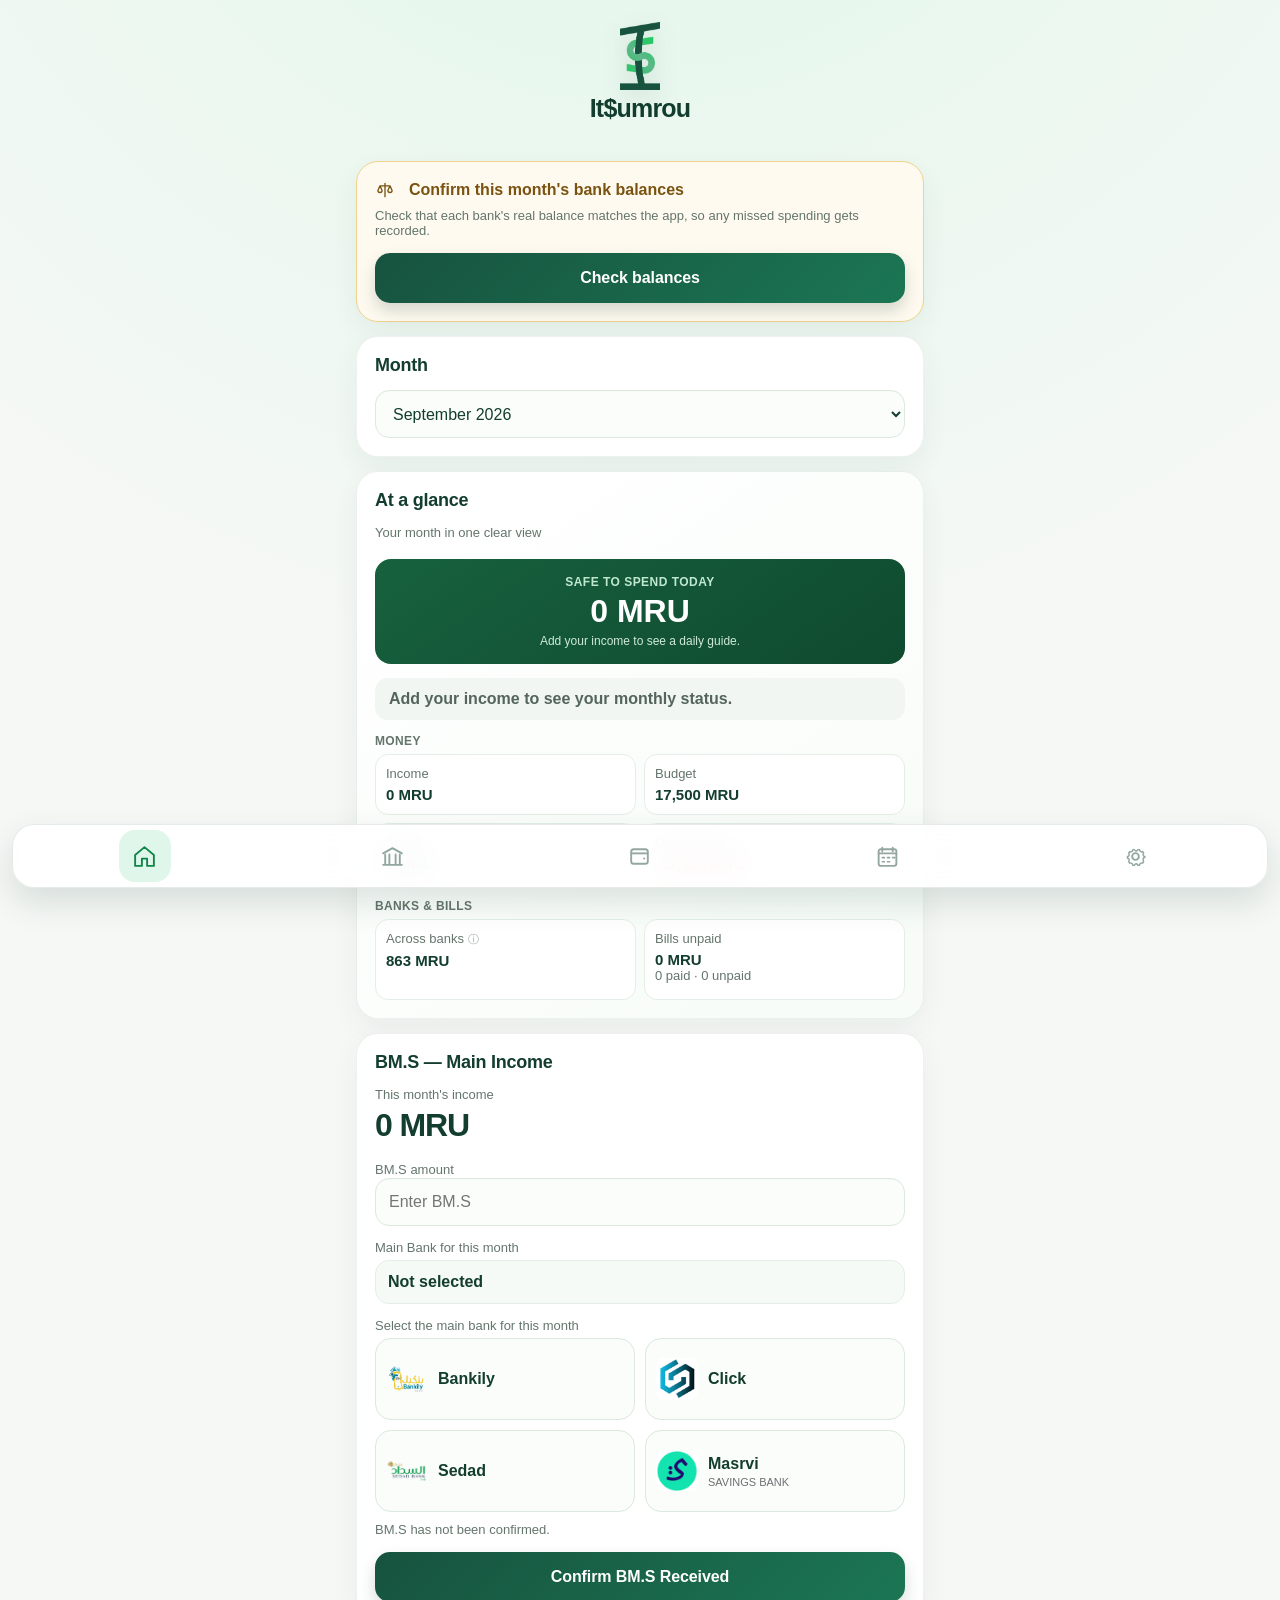
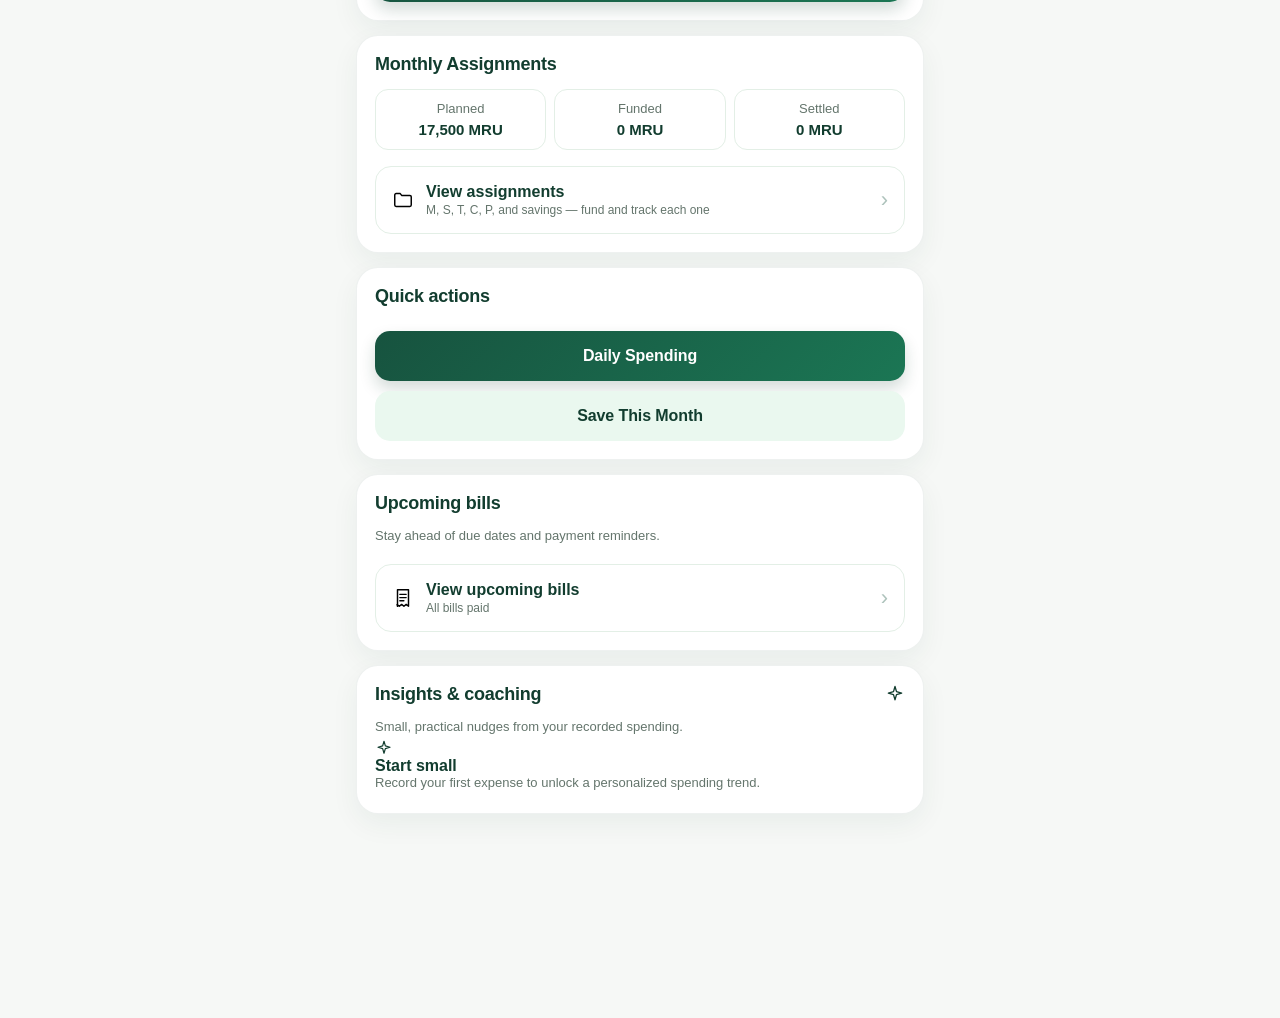
==== index.html @ a9a24ac9 "Add files via upload" ====
<!DOCTYPE html>
<html lang="en">
<head>
<link rel="stylesheet" href="css/style.css">
<link rel="manifest" href="manifest.json">
<meta name="mobile-web-app-capable" content="yes">
<meta name="apple-mobile-web-app-capable" content="yes">
<meta name="apple-mobile-web-app-status-bar-style" content="default">
<meta name="apple-mobile-web-app-title" content="It$umrou">
<link rel="apple-touch-icon" href="png/pwa-icon-180.png">

<meta charset="UTF-8">
<meta name="viewport" content="width=device-width, initial-scale=1.0">
<meta name="theme-color" content="#111111">
<title>ItOumrou</title>


</head>

<body>

<div class="app">

<header class="header">

    <div class="app-header">
    <div class="app-logo">
        <img src="png/ItOumrou-Icon.png" alt="ItOumrou">
    </div>

    <h1 class="app-name">It$umrou</h1>
</div>

</header>


<!-- ================= HOME ================= -->

<div id="homePage" class="page active">

<section class="card home-month-selector">

    <h2>Month</h2>

    <select id="monthSelect" class="month-select">
        <option value="2026-01">January 2026</option>
        <option value="2026-02">February 2026</option>
        <option value="2026-03">March 2026</option>
        <option value="2026-04">April 2026</option>
        <option value="2026-05">May 2026</option>
        <option value="2026-06">June 2026</option>
        <option value="2026-07">July 2026</option>
        <option value="2026-08">August 2026</option>
        <option value="2026-09" selected>September 2026</option>
        <option value="2026-10">October 2026</option>
        <option value="2026-11">November 2026</option>
        <option value="2026-12">December 2026</option>
    </select>

</section>

<section class="card dashboard-status-card home-overview">

    <div class="dashboard-status-heading">
        <div>
            <h2>At a glance</h2>
            <div class="label" id="dashboardDaysLeft">Your month in one clear view</div>
        </div>
    </div>

    <div class="dashboard-hero">
        <div class="dashboard-hero-label">Safe to spend today</div>
        <div id="dashboardSafeToSpend" class="dashboard-hero-amount">0 MRU</div>
        <div id="dashboardSafeToSpendHint" class="dashboard-hero-hint">Add your income to see a daily guide.</div>
    </div>

    <div id="dashboardStatus" class="dashboard-status neutral" role="status">
        Add your income to see your monthly status.
    </div>

    <div class="dashboard-group">
        <div class="dashboard-group-title">Money</div>
        <div class="dashboard-quick-stats">
            <div>
                <div class="label">Income</div>
                <strong id="dashboardIncome">0 MRU</strong>
            </div>
            <div>
                <div class="label">Budget</div>
                <strong id="dashboardBudget">0 MRU</strong>
            </div>
            <div>
                <div class="label">Spent</div>
                <strong id="dashboardSpent">0 MRU</strong>
            </div>
            <div>
                <div class="label" title="Income minus what you've assigned to M/S/T/C/P/$ this month">Unallocated <span class="hint-icon">ⓘ</span></div>
                <strong id="dashboardBalance">0 MRU</strong>
            </div>
        </div>
    </div>

    <div class="dashboard-group">
        <div class="dashboard-group-title">Banks &amp; bills</div>
        <div class="dashboard-quick-stats">
            <div>
                <div class="label" title="Real total across all your bank accounts right now">Across banks <span class="hint-icon">ⓘ</span></div>
                <strong id="dashboardTotalBalance">0 MRU</strong>
            </div>
            <div>
                <div class="label">Bills unpaid</div>
                <strong id="dashboardBills">0 MRU</strong>
                <div id="dashboardBillsStatus" class="label">0 paid · 0 unpaid</div>
            </div>
        </div>
    </div>

    <div id="nextBillNotice" class="next-bill-notice" hidden></div>

    <div id="budgetWarning" class="budget-warning" role="alert" hidden></div>

</section>

<section class="card insights-card home-insights" aria-labelledby="insightsTitle">
    <div class="section-heading">
        <div>
            <h2 id="insightsTitle">Insights &amp; coaching</h2>
            <div class="label">Small, practical nudges from your recorded spending.</div>
        </div>
        <span aria-hidden="true" class="insight-icon">
            <svg viewBox="0 0 24 24" fill="none" width="20" height="20"><path d="M12 3L13.8 9.2L20 11L13.8 12.8L12 19L10.2 12.8L4 11L10.2 9.2L12 3Z" stroke="currentColor" stroke-width="1.6" stroke-linejoin="round"/></svg>
        </span>
    </div>
    <div id="insightsContent" class="insights-content" role="status" aria-live="polite"></div>
</section>

<section id="backupReminder" class="card reminder-card home-backup" hidden role="status">
    <div class="reminder-heading"><span aria-hidden="true"><svg viewBox="0 0 24 24" fill="none" width="20" height="20"><path d="M12 4V14M12 14L8.5 10.5M12 14L15.5 10.5" stroke="currentColor" stroke-width="1.6" stroke-linecap="round" stroke-linejoin="round"/><path d="M5 16V18.5A1.5 1.5 0 0 0 6.5 20H17.5A1.5 1.5 0 0 0 19 18.5V16" stroke="currentColor" stroke-width="1.6" stroke-linecap="round"/></svg></span><strong>Time to back up your data</strong></div>
    <div class="label">Keep a copy somewhere safe in case this phone is lost or browser data is cleared.</div>
    <div class="reminder-actions">
        <button id="homeBackupButton" class="primary-button" type="button" onclick="exportAppData()">Download backup</button>
        <button id="snoozeBackupButton" class="secondary-button" type="button">Remind me next week</button>
    </div>
</section>

<section id="balanceCheckReminder" class="card reminder-card home-balance-check" hidden role="status">
    <div class="reminder-heading"><span aria-hidden="true"><svg viewBox="0 0 24 24" fill="none" width="20" height="20"><path d="M12 4V20M6 7H18M6 7L3.5 12.5A2.5 2.5 0 0 0 8.5 12.5L6 7ZM18 7L15.5 12.5A2.5 2.5 0 0 0 20.5 12.5L18 7Z" stroke="currentColor" stroke-width="1.6" stroke-linejoin="round" stroke-linecap="round"/></svg></span><strong>Confirm this month's bank balances</strong></div>
    <div class="label">Check that each bank's real balance matches the app, so any missed spending gets recorded.</div>
    <div class="reminder-actions">
        <button class="primary-button" type="button" onclick="showPage('banksPage')">Check balances</button>
    </div>
</section>

<section class="card bills-home-card home-bills">
    <div class="section-heading">
        <div>
            <h2>Upcoming bills</h2>
            <div class="label">Stay ahead of due dates and payment reminders.</div>
        </div>
    </div>
    <button type="button" class="assignments-entry-card" onclick="showPage('settingsBillsPage')">
        <span class="savings-entry-icon" aria-hidden="true"><svg viewBox="0 0 24 24" fill="none" width="22" height="22"><path d="M6 3H18V21L15.5 19L13 21L10.5 19L8 21L5.5 19L6 21V3Z" stroke="currentColor" stroke-width="1.6" stroke-linejoin="round"/><path d="M8.5 8H15.5M8.5 11.5H15.5M8.5 15H13" stroke="currentColor" stroke-width="1.4" stroke-linecap="round"/></svg></span>
        <span class="savings-entry-text">
            <span class="savings-entry-title">View upcoming bills</span>
            <span id="homeBillsSummary" class="savings-entry-sub">No bills yet</span>
        </span>
        <span class="settings-menu-chevron" aria-hidden="true">›</span>
    </button>
</section>



<section class="card home-income">

    <h2 id="incomeSetupTitle">BM.S — Main Income</h2>

    <div class="label">This month's income</div>

    <div id="incomeDisplay" class="income-amount">
        0 MRU
    </div>

    <div id="incomeSetupFields">
    <label class="label" for="incomeInput">
        BM.S amount
    </label>

    <input
        id="incomeInput"
        type="number"
        min="0"
        step="1"
        placeholder="Enter BM.S"
    >
    </div>

    <div class="label" style="margin-top:14px;">
        Main Bank for this month
    </div>

    <div id="mainBankDisplay" class="main-bank">
        Not selected
    </div>

    <div id="bankSelectionSection">
        <div class="label" style="margin-top:14px;">
            Select the main bank for this month
        </div>

        <div class="bank-grid">
            <button class="bank-button" data-bank="Bankily" type="button">
                <img class="bank-logo" src="png/Bankily.png" alt="">
                <div class="bank-text">Bankily</div>
            </button>

            <button class="bank-button" data-bank="Click" type="button">
                <img class="bank-logo" src="png/Click.png" alt="">
                <div class="bank-text">Click</div>
            </button>

            <button class="bank-button" data-bank="Sedad" type="button">
                <img class="bank-logo" src="png/Sedad.png" alt="">
                <div class="bank-text">Sedad</div>
            </button>

            <button class="bank-button" data-bank="Masrvi" type="button">
                <img class="bank-logo" src="png/Masrvi.png" alt="">
                <div>
                    <div class="bank-text">Masrvi</div>
                    <div class="saving-label">SAVINGS BANK</div>
                </div>
            </button>
        </div>
    </div>

    <div id="incomeStatus" class="label" style="margin-top:10px;">
        BM.S has not been confirmed.
    </div>
    <div id="assignmentReminder" class="transfer-needed" role="status" hidden>
        BM.S received. Review and send your monthly assignments below:
        M, S, T, C, P, and savings.
    </div>

    <div id="incomeSetupContent">
    <button
        id="confirmIncomeButton"
        class="primary-button"
    >
        Confirm BM.S Received
    </button>
    </div>

</section>


<section class="card home-assignments">
    <h2>Monthly Assignments</h2>
    <div id="assignmentsSummary" class="assignments-summary"></div>
    <button type="button" class="assignments-entry-card" onclick="showPage('assignmentsPage')">
        <span class="savings-entry-icon" aria-hidden="true"><svg viewBox="0 0 24 24" fill="none" width="22" height="22"><path d="M3 6.5A1.5 1.5 0 0 1 4.5 5H9L10.5 7H19.5A1.5 1.5 0 0 1 21 8.5V17.5A1.5 1.5 0 0 1 19.5 19H4.5A1.5 1.5 0 0 1 3 17.5V6.5Z" stroke="currentColor" stroke-width="1.6" stroke-linejoin="round"/></svg></span>
        <span class="savings-entry-text">
            <span class="savings-entry-title">View assignments</span>
            <span class="savings-entry-sub">M, S, T, C, P, and savings — fund and track each one</span>
        </span>
        <span class="settings-menu-chevron" aria-hidden="true">›</span>
    </button>
</section>


<section class="card home-actions">
    <h2>Quick actions</h2>
    <button id="dailySpendingButton" class="primary-button">
        Daily Spending
    </button>
    <button id="saveButton" class="secondary-button">
        Save This Month
    </button>
</section>

</div>


<!-- ================= MANAGE BANKS ================= -->

<div id="banksPage" class="page">

    <button class="back-button" onclick="showPage('homePage')">
        ← Home
    </button>

    <section class="card banks-total-card" style="margin-top:16px;">
        <div class="banks-total-label">Total across all banks</div>
        <div id="banksTotalBalance" class="banks-total-value">0 MRU</div>
    </section>

    <button type="button" class="savings-entry-card" onclick="showPage('savingsPage')">
        <span class="savings-entry-icon" aria-hidden="true"><svg viewBox="0 0 24 24" fill="none" width="22" height="22"><path d="M4 12.5C4 9 7.5 6.5 12 6.5C15 6.5 17.2 7.6 18.4 9H20.5L19 11.2C19.4 11.9 19.6 12.7 19.6 13.5C19.6 16.5 16.2 18.5 12 18.5C7.5 18.5 4 16 4 12.5Z" stroke="currentColor" stroke-width="1.6" stroke-linejoin="round"/><circle cx="9" cy="12" r="0.9" fill="currentColor"/><path d="M9 6.5V4.5M6.5 7.5L5.2 6" stroke="currentColor" stroke-width="1.4" stroke-linecap="round"/></svg></span>
        <span class="savings-entry-text">
            <span class="savings-entry-title">Savings</span>
            <span class="savings-entry-sub">Track your $ savings, fund it, and see projections</span>
        </span>
        <span class="settings-menu-chevron" aria-hidden="true">›</span>
    </button>

    <section class="card">

        <h2>Manage Banks</h2>

        <div id="manageBanksList"></div>

    </section>

    <section class="card balance-check-card">
        <h2>Monthly balance check</h2>
        <div class="label">
            Compare each bank's real-life balance to what the app shows. Any difference is
            automatically recorded as an income or expense so the app always matches reality.
        </div>
        <div id="balanceCheckStatus" class="balance-check-status"></div>
        <div id="balanceCheckList" class="balance-check-list"></div>
        <button id="saveBalanceCheckButton" class="primary-button" type="button">
            Save actual balances
        </button>
    </section>

    <section class="card">
        <h2>Bank-to-bank transfer</h2>
        <div class="label">
            Move money between your accounts. Assignments remain tracked separately.
        </div>

        <form id="bankTransferForm" class="bank-transfer-form">
            <div class="bank-transfer-row">
                <div class="bank-transfer-field">
                    <label class="label" for="transferFrom">From bank</label>
                    <select id="transferFrom" required>
                        <option value="">Choose a source bank</option>
                        <option value="Bankily">Bankily</option>
                        <option value="Click">Click</option>
                        <option value="Sedad">Sedad</option>
                        <option value="Masrvi">Masrvi</option>
                    </select>
                </div>

                <button type="button" id="swapTransferBanksButton" class="transfer-swap-button"
                    aria-label="Swap from and to banks" title="Swap">⇄</button>

                <div class="bank-transfer-field">
                    <label class="label" for="transferTo">To bank</label>
                    <select id="transferTo" required>
                        <option value="">Choose a destination bank</option>
                        <option value="Bankily">Bankily</option>
                        <option value="Click">Click</option>
                        <option value="Sedad">Sedad</option>
                        <option value="Masrvi">Masrvi</option>
                    </select>
                </div>
            </div>

            <label class="label" for="transferAmount">Amount</label>
            <input id="transferAmount" type="number" min="1" max="1000000000"
                step="1" inputmode="numeric" placeholder="Whole amount" required>

            <label class="label" for="transferDescription">Description</label>
            <input id="transferDescription" type="text" maxlength="120"
                placeholder="Optional note (for example: move to savings)">

            <button id="bankTransferButton" class="primary-button" type="submit">
                Record transfer
            </button>
        </form>
    </section>

    <section class="card">
        <h2>Bank transfer history</h2>
        <div id="bankTransferHistory" class="calendar-activity-list"></div>
    </section>

</div>


<!-- ================= BANK DETAILS ================= -->

<div id="bankDetailsPage" class="page">

    <button class="back-button" onclick="showPage('banksPage')">
        ← Banks
    </button>

    <section class="card" style="margin-top:16px;">

        <div id="bankDetails"></div>

    </section>

</div>


<!-- ================= SAVINGS ================= -->

<div id="savingsPage" class="page">

    <button class="back-button" onclick="showPage('banksPage')">
        ← Banks
    </button>

    <section class="card savings-hero-card" style="margin-top:16px;">
        <div class="label">Saved so far ($ · Masrvi)</div>
        <div id="savingsBalance" class="income-amount">0 MRU</div>
        <div id="savingsMonthlyPlan" class="label"></div>
    </section>

    <section class="card">
        <h2>Fund this month's savings</h2>
        <div class="label" id="savingsFundHint">
            Send this month's $ assignment from your main bank to Masrvi.
        </div>
        <button id="savingsFundButton" type="button" class="primary-button">
            Fund savings
        </button>
    </section>

    <section class="card">
        <h2>Savings goal</h2>
        <div class="label" id="savingsGoalHint">Set a target amount to track your progress and see when you'll reach it.</div>
        <div id="savingsGoalProgressWrap" hidden>
            <div class="assignment-progress"><span id="savingsGoalProgressBar"></span></div>
            <div id="savingsGoalProgressLabel" class="label" style="margin-top:6px;"></div>
        </div>
        <div class="bill-form" style="margin-top:12px;">
            <label class="label" for="savingsGoalInput">Target amount (MRU)</label>
            <input id="savingsGoalInput" type="number" min="0" max="1000000000" step="1" inputmode="numeric" placeholder="e.g. 100000">
            <div class="settings-actions">
                <button id="saveSavingsGoalButton" class="primary-button" type="button">Save goal</button>
                <button id="clearSavingsGoalButton" class="secondary-button" type="button">Clear goal</button>
            </div>
        </div>
    </section>

    <section class="card">
        <h2>Projections</h2>
        <div class="label">If you keep saving at your current monthly pace:</div>
        <div class="summary-grid" style="margin-top:12px;">
            <div class="summary-box">
                <div class="label">In 6 months</div>
                <div id="savingsProjection6" class="summary-value">0 MRU</div>
            </div>
            <div class="summary-box">
                <div class="label">In 1 year</div>
                <div id="savingsProjection12" class="summary-value">0 MRU</div>
            </div>
            <div class="summary-box">
                <div class="label">In 5 years</div>
                <div id="savingsProjection60" class="summary-value">0 MRU</div>
            </div>
        </div>
    </section>

    <section class="card">
        <h2>Savings history</h2>
        <div id="savingsHistoryList" class="calendar-activity-list"></div>
    </section>

</div>


<!-- ================= MONTHLY ASSIGNMENTS ================= -->

<div id="assignmentsPage" class="page">

    <button class="back-button" onclick="showPage('homePage')">
        ← Home
    </button>

    <section class="card" style="margin-top:16px;">
        <h2>Monthly Assignments</h2>
        <div id="assignmentsPageSummary" class="assignments-summary"></div>
        <div id="assignmentsPageReminder" class="transfer-needed" role="status" hidden>
            BM.S received. Review and send your monthly assignments below:
            M, S, T, C, P, and savings.
        </div>
        <div id="assignments"></div>
    </section>

</div>


<!-- ================= DAILY SPENDING ================= -->

<div id="spendingPage" class="page">

    <button class="back-button" onclick="showPage('homePage')">
        ← Home
    </button>

    <section class="card spending-summary-card" style="margin-top:16px;">

        <h2>Today's Spending</h2>

        <div class="spending-summary-row">
            <div class="spending-summary-block">
                <div class="label">Saved today</div>
                <div id="todayConfirmedTotal" class="income-amount">0 MRU</div>
            </div>

            <div
                id="todayPendingBox"
                class="spending-summary-block spending-pending-block"
                style="display:none;"
            >
                <div class="label">Not saved yet</div>
                <div id="todayPendingTotal" class="spending-total-number">0 MRU</div>
            </div>
        </div>

        <div id="todayCategorySummary" class="today-category-summary"></div>

    </section>

    <section class="card" style="margin-top:16px;">

        <h2>Add Expense</h2>

        <div class="label">
            Add everything you spent today, then tap Save.
            You can add several expenses before saving.
        </div>

        <div id="quickAddExpenses" class="quick-add-row"></div>

        <div id="expenseList"></div>

        <button
            id="addExpenseButton"
            class="secondary-button"
        >
            + Add Expense
        </button>

        <button
            id="finishSpendingButton"
            class="primary-button"
        >
            Save
        </button>

    </section>

</div>

<!-- ================= CALENDAR ================= -->



<div id="calendarPage" class="page">

    <button class="back-button" onclick="showPage('homePage')">
        ← Home
    </button>

    <section class="card calendar-summary-card" style="margin-top:16px;">

        <div class="calendar-heading">
            <div>
                <h2>Monthly activity</h2>
                <div id="calendarMonthLabel" class="label">
                    Selected month
                </div>
            </div>

            <div class="calendar-heading-icon" aria-hidden="true"><svg viewBox="0 0 24 24" fill="none" width="26" height="26"><rect x="3.5" y="5" width="17" height="16" rx="2" stroke="currentColor" stroke-width="1.8"/><path d="M7 3.5V7M17 3.5V7M3.5 9H20.5" stroke="currentColor" stroke-width="1.8" stroke-linecap="round"/><path d="M7 13H9M12 13H14M17 13H19M7 17H9M12 17H14" stroke="currentColor" stroke-width="1.6" stroke-linecap="round"/></svg></div>
        </div>

        <div class="calendar-totals">
            <button class="calendar-total calendar-total-button" type="button" onclick="showCalendarDetailsPage('income')">
                <div class="label">Income</div>
                <div id="calendarIncomeTotal" class="calendar-total-value">0 MRU</div>
            </button>

            <button class="calendar-total calendar-total-button" type="button" onclick="showCalendarDetailsPage('spent')">
                <div class="label">Spent</div>
                <div id="calendarSpentTotal" class="calendar-total-value">0 MRU</div>
            </button>
        </div>

        <div class="calendar-transfer-summary">
            <span>Internal transfers</span>
            <strong id="calendarTransferTotal">0 MRU</strong>
        </div>

    </section>

    <section class="card calendar-grid-card">
        <div class="calendar-grid-header">
            <h2>Calendar</h2>
            <div class="label">Tap a day to see what happened.</div>
        </div>
        <div class="calendar-grid-weekdays">
            <span>S</span><span>M</span><span>T</span><span>W</span><span>T</span><span>F</span><span>S</span>
        </div>
        <div id="calendarGrid" class="calendar-grid"></div>
        <div class="calendar-grid-legend">
            <span><i class="calendar-dot calendar-dot-income"></i> Income</span>
            <span><i class="calendar-dot calendar-dot-expense"></i> Spending</span>
            <span><i class="calendar-dot calendar-dot-transfer"></i> Transfer</span>
        </div>
        <div id="calendarDayDetail" class="calendar-day-detail" hidden></div>
    </section>

    <section class="card">
        <div class="calendar-view-switch" role="tablist" aria-label="Monthly activity views">
            <button
                id="calendarActivityTab"
                class="calendar-view-tab active"
                type="button"
                onclick="showCalendarView('activity')"
                role="tab"
                aria-selected="true"
            >
                Activity
            </button>

            <button
                id="calendarAssignmentsTab"
                class="calendar-view-tab"
                type="button"
                onclick="showCalendarView('assignments')"
                role="tab"
                aria-selected="false"
            >
                Assignments
            </button>
        </div>

        <div id="calendarActivity" class="calendar-activity-list"></div>
        <div id="calendarAssignments" class="calendar-assignments-list" hidden></div>
        <div id="calendarDetails" class="calendar-details" hidden></div>
    </section>

    <section class="card">
        <h2>Transaction history</h2>
        <div class="history-filters">
            <input id="historySearch" type="search" placeholder="Search transactions">
            <select id="historyType">
                <option value="all">All types</option>
                <option value="income">Income</option>
                <option value="expense">Expenses</option>
                <option value="internal_transfer">Transfers</option>
            </select>
            <select id="historyCategory">
                <option value="all">All categories</option>
                <option value="M">M — Mom</option>
                <option value="S">S — Charity</option>
                <option value="$">$ — Savings</option>
                <option value="T">T — Taxi</option>
                <option value="C">C — Cigar</option>
                <option value="P">P — Personal needs</option>
                <option value="OTHER">Other</option>
            </select>
            <label class="history-scope-toggle">
                <input id="historyAllMonths" type="checkbox">
                All months
            </label>
        </div>
        <div id="transactionHistory" class="calendar-activity-list"></div>
    </section>

    <section class="card monthly-workflow-card" aria-labelledby="monthlyWorkflowTitle">
        <div class="section-heading">
            <div>
                <h2 id="monthlyWorkflowTitle">Monthly close</h2>
                <div id="monthlyWorkflowStatus" class="label" role="status">This month is open.</div>
            </div>
            <span id="monthlyWorkflowBadge" class="workflow-badge open">Open</span>
        </div>
        <p class="label">Past months close automatically once the real month ends. Use "Close month" only if you want to lock the current month early before it ends.</p>
        <div class="workflow-actions">
            <button id="closeMonthButton" class="primary-button" type="button">Close month</button>
            <button id="reopenMonthButton" class="secondary-button" type="button" hidden>Reopen month</button>
            <button id="monthHistoryButton" class="text-button" type="button">View close history</button>
        </div>
        <div id="monthCloseHistory" class="month-close-history" hidden></div>
    </section>

    <details class="card dashboard-details">
        <summary>Charts and detailed views</summary>
        <div class="chart-wrap">
            <canvas id="cashFlowChart" class="chart-canvas" height="190"
                aria-label="Income and spending chart"></canvas>
            <canvas id="assignmentChart" class="chart-canvas" height="190"
                aria-label="Assignment planned versus spent chart"></canvas>
            <canvas id="trendChart" class="chart-canvas" height="190"
                aria-label="Spending trend versus last month by category"></canvas>
        </div>
    </details>

    <section class="card report-card">
        <h2 data-i18n="Monthly reports">Monthly reports</h2>
        <div class="label" data-i18n="Download a snapshot of the selected month or print it to PDF.">
            Download a snapshot of the selected month or print it to PDF.
        </div>
        <div class="report-actions">
            <button id="exportCsvButton" class="secondary-button" type="button" data-i18n="Export CSV">Export CSV</button>
            <button id="printReportButton" class="primary-button" type="button" data-i18n="Print report">Print report</button>
        </div>
    </section>

    <details class="card yearly-overview-details">
        <summary>Yearly overview</summary>
        <div id="yearlyOverviewYear" class="label"></div>
        <div id="yearlyOverviewList" class="yearly-overview-list"></div>
        <canvas id="yearlyChart" class="chart-canvas" height="190"
            aria-label="Income and spending per month across the year"></canvas>
    </details>

</div>

<div id="calendarDetailsPage" class="page">

    <button class="back-button" onclick="showPage('calendarPage')">
        ← Monthly activity
    </button>

    <section class="card" style="margin-top:16px;">
        <h2 id="calendarDetailsTitle">History</h2>
        <div id="calendarDetailsMonth" class="label"></div>
        <div id="calendarDetailsList" class="calendar-activity-list"></div>
    </section>

</div>




<!-- ================= SETTINGS (menu) ================= -->

<div id="settingsPage" class="page">

    <button class="back-button" onclick="showPage('homePage')">
        ← Home
    </button>

    <section class="card settings-intro" style="margin-top:16px;">
        <div class="page-header">
            <div class="settings-placeholder-icon" aria-hidden="true"><svg viewBox="0 0 24 24" fill="none" width="36" height="36"><path d="M12 15.2A3.2 3.2 0 1 0 12 8.8A3.2 3.2 0 0 0 12 15.2Z" stroke="currentColor" stroke-width="1.6"/><path d="M19.4 15A1.7 1.7 0 0 0 19.74 16.87L19.8 16.94L18.94 18.43L18.85 18.39A1.7 1.7 0 0 0 16.9 18.55L16.82 18.61A1.7 1.7 0 0 0 15.93 20.2V20.3H14.2L14.17 20.2A1.7 1.7 0 0 0 12.7 19.03H12.6A1.7 1.7 0 0 0 11.1 20.2L11.07 20.3H9.34V20.2A1.7 1.7 0 0 0 8.45 18.61L8.37 18.55A1.7 1.7 0 0 0 6.42 18.39L6.33 18.43L5.47 16.94L5.53 16.87A1.7 1.7 0 0 0 5.87 15V14.9A1.7 1.7 0 0 0 4.4 13.72H4.3V12H4.4A1.7 1.7 0 0 0 5.87 10.82V10.72A1.7 1.7 0 0 0 5.53 8.85L5.47 8.78L6.33 7.29L6.42 7.33A1.7 1.7 0 0 0 8.37 7.17L8.45 7.11A1.7 1.7 0 0 0 9.34 5.52V5.42H11.07L11.1 5.52A1.7 1.7 0 0 0 12.6 6.69H12.7A1.7 1.7 0 0 0 14.17 5.52L14.2 5.42H15.93V5.52A1.7 1.7 0 0 0 16.82 7.11L16.9 7.17A1.7 1.7 0 0 0 18.85 7.33L18.94 7.29L19.8 8.78L19.74 8.85A1.7 1.7 0 0 0 19.4 10.72V10.82A1.7 1.7 0 0 0 20.87 12H20.97V13H20.87A1.7 1.7 0 0 0 19.4 14.9V15Z" stroke="currentColor" stroke-width="1.3" stroke-linejoin="round"/></svg></div>
            <h2>Settings</h2>
            <p>Customize your It$umrou organizer. Changes are saved on this device.</p>
        </div>
    </section>

    <section class="card settings-menu">
        <button class="settings-menu-row" type="button" onclick="showPage('settingsAppearancePage')">
            <span class="settings-menu-icon" aria-hidden="true"><svg viewBox="0 0 24 24" fill="none" width="18" height="18"><circle cx="12" cy="12" r="8.5" stroke="currentColor" stroke-width="1.6"/><path d="M12 3.5A8.5 8.5 0 0 0 12 20.5C10.5 18 10.5 6 12 3.5Z" stroke="currentColor" stroke-width="1.4"/></svg></span>
            <span class="settings-menu-text">
                <span class="settings-menu-title">Appearance</span>
                <span class="settings-menu-sub" id="settingsAppearanceSummary">System</span>
            </span>
            <span class="settings-menu-chevron" aria-hidden="true">›</span>
        </button>
        <button class="settings-menu-row" type="button" onclick="showPage('settingsCategoriesPage')">
            <span class="settings-menu-icon" aria-hidden="true"><svg viewBox="0 0 24 24" fill="none" width="18" height="18"><path d="M11 4L20 4V13L12 21L3 12L11 4Z" stroke="currentColor" stroke-width="1.6" stroke-linejoin="round"/><circle cx="15.5" cy="8.5" r="1.2" fill="currentColor"/></svg></span>
            <span class="settings-menu-text">
                <span class="settings-menu-title">Categories</span>
                <span class="settings-menu-sub">Rename M / S / $ / T / C / P</span>
            </span>
            <span class="settings-menu-chevron" aria-hidden="true">›</span>
        </button>
        <button class="settings-menu-row" type="button" onclick="showPage('settingsNotificationsPage')">
            <span class="settings-menu-icon" aria-hidden="true"><svg viewBox="0 0 24 24" fill="none" width="18" height="18"><path d="M6 10C6 6.5 8.5 4 12 4C15.5 4 18 6.5 18 10C18 13.5 19.5 15 19.5 16H4.5C4.5 15 6 13.5 6 10Z" stroke="currentColor" stroke-width="1.6" stroke-linejoin="round"/><path d="M10 19A2 2 0 0 0 14 19" stroke="currentColor" stroke-width="1.6" stroke-linecap="round"/></svg></span>
            <span class="settings-menu-text">
                <span class="settings-menu-title">Notifications</span>
                <span class="settings-menu-sub" id="settingsNotificationsSummary">All on</span>
            </span>
            <span class="settings-menu-chevron" aria-hidden="true">›</span>
        </button>
        <button class="settings-menu-row" type="button" onclick="showPage('settingsBackupPage')">
            <span class="settings-menu-icon" aria-hidden="true"><svg viewBox="0 0 24 24" fill="none" width="18" height="18"><path d="M12 4V14M12 14L8.5 10.5M12 14L15.5 10.5" stroke="currentColor" stroke-width="1.6" stroke-linecap="round" stroke-linejoin="round"/><path d="M5 16V18.5A1.5 1.5 0 0 0 6.5 20H17.5A1.5 1.5 0 0 0 19 18.5V16" stroke="currentColor" stroke-width="1.6" stroke-linecap="round"/></svg></span>
            <span class="settings-menu-text">
                <span class="settings-menu-title">Data &amp; backup</span>
                <span class="settings-menu-sub">Export, restore, reminders</span>
            </span>
            <span class="settings-menu-chevron" aria-hidden="true">›</span>
        </button>
        <button class="settings-menu-row" type="button" onclick="showPage('settingsAuditPage')">
            <span class="settings-menu-icon" aria-hidden="true"><svg viewBox="0 0 24 24" fill="none" width="18" height="18"><circle cx="12" cy="12" r="8.5" stroke="currentColor" stroke-width="1.6"/><path d="M8.5 12.5L10.8 14.8L15.5 9.5" stroke="currentColor" stroke-width="1.7" stroke-linecap="round" stroke-linejoin="round"/></svg></span>
            <span class="settings-menu-text">
                <span class="settings-menu-title">Data health &amp; audit</span>
                <span class="settings-menu-sub">Check for issues in your data</span>
            </span>
            <span class="settings-menu-chevron" aria-hidden="true">›</span>
        </button>
        <button class="settings-menu-row" type="button" onclick="showPage('settingsLanguagePage')">
            <span class="settings-menu-icon" aria-hidden="true"><svg viewBox="0 0 24 24" fill="none" width="18" height="18"><circle cx="12" cy="12" r="8.5" stroke="currentColor" stroke-width="1.6"/><path d="M3.5 12H20.5M12 3.5C14.2 6 15.3 9 15.3 12C15.3 15 14.2 18 12 20.5C9.8 18 8.7 15 8.7 12C8.7 9 9.8 6 12 3.5Z" stroke="currentColor" stroke-width="1.4"/></svg></span>
            <span class="settings-menu-text">
                <span class="settings-menu-title" data-i18n="Language">Language</span>
                <span class="settings-menu-sub" id="settingsLanguageSummary">English</span>
            </span>
            <span class="settings-menu-chevron" aria-hidden="true">›</span>
        </button>
        <button class="settings-menu-row" type="button" onclick="showPage('settingsSecurityPage')">
            <span class="settings-menu-icon" aria-hidden="true"><svg viewBox="0 0 24 24" fill="none" width="18" height="18"><rect x="5" y="11" width="14" height="9" rx="2" stroke="currentColor" stroke-width="1.6"/><path d="M8 11V7.5A4 4 0 0 1 16 7.5V11" stroke="currentColor" stroke-width="1.6"/><circle cx="12" cy="15.2" r="1.1" fill="currentColor"/></svg></span>
            <span class="settings-menu-text">
                <span class="settings-menu-title" data-i18n="PIN/password protection">PIN/password protection</span>
                <span class="settings-menu-sub" id="settingsSecuritySummary">Not protected</span>
            </span>
            <span class="settings-menu-chevron" aria-hidden="true">›</span>
        </button>
        <button class="settings-menu-row" type="button" onclick="showPage('settingsBillsPage')">
            <span class="settings-menu-icon" aria-hidden="true"><svg viewBox="0 0 24 24" fill="none" width="18" height="18"><rect x="3.5" y="5" width="17" height="16" rx="2" stroke="currentColor" stroke-width="1.6"/><path d="M7 3.5V7M17 3.5V7M3.5 9H20.5" stroke="currentColor" stroke-width="1.6" stroke-linecap="round"/></svg></span>
            <span class="settings-menu-text">
                <span class="settings-menu-title">Bills &amp; payment reminders</span>
                <span class="settings-menu-sub" id="settingsBillsSummary">No bills yet</span>
            </span>
            <span class="settings-menu-chevron" aria-hidden="true">›</span>
        </button>
    </section>

    <details class="card settings-more-details">
        <summary class="settings-more-summary">
            <span>More features</span>
            <span id="settingsMoreSummary" class="settings-menu-sub">Recurring expenses, savings goals, recurring income</span>
        </summary>
        <div class="settings-menu">
            <button class="settings-menu-row" type="button" onclick="showPage('settingsRecurringPage')">
                <span class="settings-menu-icon" aria-hidden="true"><svg viewBox="0 0 24 24" fill="none" width="18" height="18"><path d="M5 8H16A3 3 0 0 1 19 11V13" stroke="currentColor" stroke-width="1.6" stroke-linecap="round"/><path d="M19 16H8A3 3 0 0 1 5 13V11" stroke="currentColor" stroke-width="1.6" stroke-linecap="round"/><path d="M16 5L19 8L16 11" stroke="currentColor" stroke-width="1.6" stroke-linecap="round" stroke-linejoin="round"/><path d="M8 19L5 16L8 13" stroke="currentColor" stroke-width="1.6" stroke-linecap="round" stroke-linejoin="round"/></svg></span>
                <span class="settings-menu-text">
                    <span class="settings-menu-title">Recurring expenses</span>
                    <span class="settings-menu-sub" id="settingsRecurringSummary">None set up</span>
                </span>
                <span class="settings-menu-chevron" aria-hidden="true">›</span>
            </button>
            <button class="settings-menu-row" type="button" onclick="showPage('settingsGoalsPage')">
                <span class="settings-menu-icon" aria-hidden="true"><svg viewBox="0 0 24 24" fill="none" width="18" height="18"><circle cx="12" cy="12" r="8" stroke="currentColor" stroke-width="1.5"/><circle cx="12" cy="12" r="4.5" stroke="currentColor" stroke-width="1.5"/><circle cx="12" cy="12" r="1.2" fill="currentColor"/></svg></span>
                <span class="settings-menu-text">
                    <span class="settings-menu-title" data-i18n="Savings goals">Savings goals</span>
                    <span class="settings-menu-sub" id="settingsGoalsSummary">No goals yet</span>
                </span>
                <span class="settings-menu-chevron" aria-hidden="true">›</span>
            </button>
            <button class="settings-menu-row" type="button" onclick="showPage('settingsIncomePage')">
                <span class="settings-menu-icon" aria-hidden="true"><svg viewBox="0 0 24 24" fill="none" width="18" height="18"><circle cx="12" cy="12" r="8.5" stroke="currentColor" stroke-width="1.6"/><path d="M12 7.5V16.5M9.5 9.5C9.5 8.4 10.6 7.5 12 7.5C13.4 7.5 14.5 8.3 14.5 9.4C14.5 12 9.5 11 9.5 13.6C9.5 14.7 10.6 15.5 12 15.5C13.4 15.5 14.5 14.6 14.5 13.5" stroke="currentColor" stroke-width="1.5" stroke-linecap="round"/></svg></span>
                <span class="settings-menu-text">
                    <span class="settings-menu-title" data-i18n="Recurring income">Recurring income</span>
                    <span class="settings-menu-sub" id="settingsIncomeSummary">None set up</span>
                </span>
                <span class="settings-menu-chevron" aria-hidden="true">›</span>
            </button>
        </div>
    </details>

    <section class="card settings-menu">
        <button class="settings-menu-row" type="button" onclick="showPage('settingsAboutPage')">
            <span class="settings-menu-icon" aria-hidden="true"><svg viewBox="0 0 24 24" fill="none" width="18" height="18"><circle cx="12" cy="12" r="8.5" stroke="currentColor" stroke-width="1.6"/><circle cx="12" cy="8.3" r="1" fill="currentColor"/><path d="M12 11.5V16.5" stroke="currentColor" stroke-width="1.7" stroke-linecap="round"/></svg></span>
            <span class="settings-menu-text">
                <span class="settings-menu-title">About</span>
                <span class="settings-menu-sub">Version, credits</span>
            </span>
            <span class="settings-menu-chevron" aria-hidden="true">›</span>
        </button>
        <button class="settings-menu-row settings-menu-row-danger" type="button" onclick="showPage('settingsDangerPage')">
            <span class="settings-menu-icon settings-menu-icon-danger" aria-hidden="true"><svg viewBox="0 0 24 24" fill="none" width="18" height="18"><path d="M12 3.5L21 19.5H3L12 3.5Z" stroke="currentColor" stroke-width="1.6" stroke-linejoin="round"/><path d="M12 10V14" stroke="currentColor" stroke-width="1.7" stroke-linecap="round"/><circle cx="12" cy="16.7" r="1" fill="currentColor"/></svg></span>
            <span class="settings-menu-text">
                <span class="settings-menu-title settings-menu-title-danger">Danger zone</span>
                <span class="settings-menu-sub">Reset or erase all data</span>
            </span>
            <span class="settings-menu-chevron" aria-hidden="true">›</span>
        </button>
    </section>

</div>

<!-- ================= SETTINGS: Appearance ================= -->
<div id="settingsAppearancePage" class="page">
    <button class="back-button" onclick="showPage('settingsPage')">← Settings</button>
    <section class="card settings-section">
        <div class="settings-section-heading">
            <span class="settings-section-icon" aria-hidden="true"><svg viewBox="0 0 24 24" fill="none" width="22" height="22"><circle cx="12" cy="12" r="8.5" stroke="currentColor" stroke-width="1.6"/><path d="M12 3.5A8.5 8.5 0 0 0 12 20.5C10.5 18 10.5 6 12 3.5Z" stroke="currentColor" stroke-width="1.4"/></svg></span>
            <div><h2>Appearance</h2><div class="label">Choose how It$umrou looks on this device.</div></div>
        </div>
        <label class="label" for="themeSelect">Theme</label>
        <select id="themeSelect" class="settings-select">
            <option value="system">Match system</option>
            <option value="light">Light</option>
            <option value="dark">Dark</option>
        </select>
    </section>
</div>

<!-- ================= SETTINGS: Categories ================= -->
<div id="settingsCategoriesPage" class="page">
    <button class="back-button" onclick="showPage('settingsPage')">← Settings</button>
    <section class="card settings-section">
        <div class="settings-section-heading">
            <span class="settings-section-icon" aria-hidden="true"><svg viewBox="0 0 24 24" fill="none" width="22" height="22"><path d="M11 4L20 4V13L12 21L3 12L11 4Z" stroke="currentColor" stroke-width="1.6" stroke-linejoin="round"/><circle cx="15.5" cy="8.5" r="1.2" fill="currentColor"/></svg></span>
            <div><h2>Categories</h2><div class="label">Rename your monthly assignment categories. Leave blank to restore the default name.</div></div>
        </div>
        <div id="categoryNameFields" class="category-name-fields"></div>
        <button id="saveCategoryNamesButton" class="primary-button" type="button">Save names</button>
    </section>
</div>

<!-- ================= SETTINGS: Notifications ================= -->
<div id="settingsNotificationsPage" class="page">
    <button class="back-button" onclick="showPage('settingsPage')">← Settings</button>
    <section class="card settings-section">
        <div class="settings-section-heading">
            <span class="settings-section-icon" aria-hidden="true"><svg viewBox="0 0 24 24" fill="none" width="22" height="22"><path d="M6 10C6 6.5 8.5 4 12 4C15.5 4 18 6.5 18 10C18 13.5 19.5 15 19.5 16H4.5C4.5 15 6 13.5 6 10Z" stroke="currentColor" stroke-width="1.6" stroke-linejoin="round"/><path d="M10 19A2 2 0 0 0 14 19" stroke="currentColor" stroke-width="1.6" stroke-linecap="round"/></svg></span>
            <div><h2>Notifications</h2><div class="label">Choose which in-app reminders you want to see.</div></div>
        </div>
        <label class="notification-toggle-row">
            <span>
                <span class="settings-menu-title">Bill reminders</span>
                <span class="label">Alerts for upcoming and overdue bills.</span>
            </span>
            <input id="notifyBillsToggle" type="checkbox">
        </label>
        <label class="notification-toggle-row">
            <span>
                <span class="settings-menu-title">Daily spending reminder</span>
                <span class="label">Nightly nudge to record today's spending.</span>
            </span>
            <input id="notifyDailySpendingToggle" type="checkbox">
        </label>
        <label class="notification-toggle-row">
            <span>
                <span class="settings-menu-title">Backup reminder</span>
                <span class="label">Reminds you to download a backup periodically.</span>
            </span>
            <input id="notifyBackupToggle" type="checkbox">
        </label>
    </section>
</div>

<!-- ================= SETTINGS: About ================= -->
<div id="settingsAboutPage" class="page">
    <button class="back-button" onclick="showPage('settingsPage')">← Settings</button>
    <section class="card settings-section">
        <div class="settings-intro" style="padding-bottom:0;">
            <div class="page-header">
                <div class="settings-placeholder-icon" aria-hidden="true">
                    <img src="png/ItOumrou-Icon.png" alt="ItOumrou" style="width:56px;height:56px;">
                </div>
                <h2>It$umrou</h2>
                <p>Version 1.0 · A private, on-device money organizer.</p>
            </div>
        </div>
        <div class="label settings-help">All your data stays in this browser's local storage. Nothing is uploaded to any server.</div>
        <div class="label settings-help">Made for tracking income, monthly assignments, daily spending, bills and bank balances.</div>
    </section>
</div>

<!-- ================= SETTINGS: Danger zone ================= -->
<div id="settingsDangerPage" class="page">
    <button class="back-button" onclick="showPage('settingsPage')">← Settings</button>
    <section class="card settings-section danger-zone">
        <div class="settings-section-heading">
            <span class="settings-section-icon settings-menu-icon-danger" aria-hidden="true"><svg viewBox="0 0 24 24" fill="none" width="22" height="22"><path d="M12 3.5L21 19.5H3L12 3.5Z" stroke="currentColor" stroke-width="1.6" stroke-linejoin="round"/><path d="M12 10V14" stroke="currentColor" stroke-width="1.7" stroke-linecap="round"/><circle cx="12" cy="16.7" r="1" fill="currentColor"/></svg></span>
            <div><h2>Danger zone</h2><div class="label">These actions cannot be undone. Download a backup first.</div></div>
        </div>
        <button id="eraseAllDataButton" class="danger-button" type="button">Erase all data</button>
        <div class="label settings-help">This permanently deletes every month, bill, bank, goal and setting stored on this device.</div>
    </section>
</div>

<!-- ================= SETTINGS: Data & backup ================= -->
<div id="settingsBackupPage" class="page">
    <button class="back-button" onclick="showPage('settingsPage')">← Settings</button>
    <section class="card settings-section">
        <div class="settings-section-heading">
            <span class="settings-section-icon" aria-hidden="true"><svg viewBox="0 0 24 24" fill="none" width="22" height="22"><path d="M12 4V14M12 14L8.5 10.5M12 14L15.5 10.5" stroke="currentColor" stroke-width="1.6" stroke-linecap="round" stroke-linejoin="round"/><path d="M5 16V18.5A1.5 1.5 0 0 0 6.5 20H17.5A1.5 1.5 0 0 0 19 18.5V16" stroke="currentColor" stroke-width="1.6" stroke-linecap="round"/></svg></span>
            <div><h2>Data &amp; backup</h2><div class="label">Export a copy before changing phones or clearing browser data.</div></div>
        </div>
        <div class="settings-actions">
            <button id="exportDataButton" class="secondary-button" type="button">Download Backup</button>
            <label class="secondary-button settings-file-button" for="importDataInput">Restore Backup</label>
            <input id="importDataInput" type="file" accept="application/json" hidden>
            <div id="restorePreview" class="restore-preview" hidden>
                <strong>Restore preview</strong>
                <div id="restorePreviewText" class="label"></div>
                <div class="restore-actions">
                    <button id="confirmRestoreButton" class="primary-button" type="button">Restore this backup</button>
                    <button id="cancelRestoreButton" class="secondary-button" type="button">Cancel</button>
                </div>
            </div>
        </div>
        <label class="label" for="backupIntervalSelect">Automatic backup reminder</label>
        <select id="backupIntervalSelect" class="settings-select">
            <option value="7">Every 7 days</option>
            <option value="30">Every 30 days</option>
            <option value="90">Every 90 days</option>
            <option value="never">Never</option>
        </select>
        <div id="backupIntegrityStatus" class="label settings-help" role="status"></div>
        <div class="label settings-help">The reminder stays inside the app; your data is never uploaded.</div>
    </section>
</div>

<!-- ================= SETTINGS: Data health & audit ================= -->
<div id="settingsAuditPage" class="page">
    <button class="back-button" onclick="showPage('settingsPage')">← Settings</button>
    <section class="card settings-section" aria-labelledby="auditTitle">
        <div class="settings-section-heading">
            <span class="settings-section-icon" aria-hidden="true"><svg viewBox="0 0 24 24" fill="none" width="22" height="22"><circle cx="12" cy="12" r="8.5" stroke="currentColor" stroke-width="1.6"/><path d="M8.5 12.5L10.8 14.8L15.5 9.5" stroke="currentColor" stroke-width="1.7" stroke-linecap="round" stroke-linejoin="round"/></svg></span>
            <div><h2 id="auditTitle">Data health &amp; audit</h2><div class="label">Check totals, duplicate records and malformed local data without changing anything.</div></div>
        </div>
        <div class="settings-actions">
            <button id="runAuditButton" class="secondary-button" type="button">Run consistency check</button>
            <button id="repairAuditButton" class="secondary-button" type="button" hidden>Repair exact duplicates</button>
        </div>
        <pre id="auditReport" class="audit-report" role="status" aria-live="polite">No audit run yet.</pre>
    </section>
</div>

<!-- ================= SETTINGS: Language ================= -->
<div id="settingsLanguagePage" class="page">
    <button class="back-button" onclick="showPage('settingsPage')">← Settings</button>
    <section class="card settings-section">
        <div class="settings-section-heading">
            <span class="settings-section-icon" aria-hidden="true"><svg viewBox="0 0 24 24" fill="none" width="22" height="22"><circle cx="12" cy="12" r="8.5" stroke="currentColor" stroke-width="1.6"/><path d="M3.5 12H20.5M12 3.5C14.2 6 15.3 9 15.3 12C15.3 15 14.2 18 12 20.5C9.8 18 8.7 15 8.7 12C8.7 9 9.8 6 12 3.5Z" stroke="currentColor" stroke-width="1.4"/></svg></span>
            <div><h2 data-i18n="Language">Language</h2><div class="label" data-i18n="Choose the language used throughout the app.">Choose the language used throughout the app.</div></div>
        </div>
        <label class="label" for="languageSelect" data-i18n="App language">App language</label>
        <select id="languageSelect" class="settings-select" aria-label="Language">
            <option value="en">English</option>
            <option value="fr">Français</option>
            <option value="ar">العربية</option>
        </select>
    </section>
</div>

<!-- ================= SETTINGS: Security ================= -->
<div id="settingsSecurityPage" class="page">
    <button class="back-button" onclick="showPage('settingsPage')">← Settings</button>
    <section class="card settings-section security-settings">
        <div class="settings-section-heading">
            <span class="settings-section-icon" aria-hidden="true"><svg viewBox="0 0 24 24" fill="none" width="22" height="22"><rect x="5" y="11" width="14" height="9" rx="2" stroke="currentColor" stroke-width="1.6"/><path d="M8 11V7.5A4 4 0 0 1 16 7.5V11" stroke="currentColor" stroke-width="1.6"/><circle cx="12" cy="15.2" r="1.1" fill="currentColor"/></svg></span>
            <div><h2 data-i18n="PIN/password protection">PIN/password protection</h2><div class="label" data-i18n="Protect this app on shared devices.">Protect this app on shared devices.</div></div>
        </div>
        <input id="securityPinInput" type="password" maxlength="64" autocomplete="new-password" placeholder="New PIN or password">
        <div class="security-actions">
            <button id="setPinButton" class="secondary-button" type="button" data-i18n="Set protection">Set protection</button>
            <button id="lockButton" class="secondary-button" type="button" data-i18n="Lock now">Lock now</button>
            <button id="removePinButton" class="danger-button" type="button" data-i18n="Remove protection">Remove protection</button>
        </div>
        <div id="securityStatus" class="label"></div>
    </section>
</div>

<!-- ================= SETTINGS: Bills ================= -->
<div id="settingsBillsPage" class="page">
    <button class="back-button" onclick="showPage('homePage')">← Home</button>
    <section class="card settings-section">
        <div class="settings-section-heading">
            <span class="settings-section-icon" aria-hidden="true"><svg viewBox="0 0 24 24" fill="none" width="22" height="22"><rect x="3.5" y="5" width="17" height="16" rx="2" stroke="currentColor" stroke-width="1.6"/><path d="M7 3.5V7M17 3.5V7M3.5 9H20.5" stroke="currentColor" stroke-width="1.6" stroke-linecap="round"/></svg></span>
            <div><h2>Bills &amp; payment reminders</h2><div class="label">Add recurring bills once and get an in-app reminder before they are due. Marking a bill paid only clears its reminder; record spending separately.</div></div>
        </div>
        <div class="bill-form">
            <label class="label" for="billName">Bill name</label>
            <input id="billName" type="text" maxlength="100" placeholder="Rent, electricity, subscription" autocomplete="off">
            <label class="label" for="billAmount">Amount</label>
            <input id="billAmount" type="number" min="1" max="1000000000" step="1" inputmode="numeric" placeholder="Amount">
            <label class="label" for="billDueDate">Next due date</label>
            <input id="billDueDate" type="date">
            <label class="label" for="billBank">Pay from</label>
            <select id="billBank">
                <option value="Bankily">Bankily</option><option value="Click">Click</option>
                <option value="Sedad">Sedad</option><option value="Masrvi">Masrvi</option>
            </select>
            <label class="label" for="billReminderDays">Remind me this many days before</label>
            <input id="billReminderDays" type="number" min="0" max="30" step="1" value="3" inputmode="numeric">
            <button id="addBillButton" class="primary-button" type="button">Add bill</button>
        </div>
        <div class="bill-filters">
            <select id="billFilterBank" aria-label="Filter by bank">
                <option value="all">All banks</option>
                <option value="Bankily">Bankily</option>
                <option value="Click">Click</option>
                <option value="Sedad">Sedad</option>
                <option value="Masrvi">Masrvi</option>
            </select>
            <select id="billFilterStatus" aria-label="Filter by status">
                <option value="all">All statuses</option>
                <option value="unpaid">Unpaid</option>
                <option value="overdue">Overdue</option>
                <option value="paid">Paid</option>
            </select>
            <select id="billSortOrder" aria-label="Sort bills">
                <option value="dueDate">Sort by due date</option>
                <option value="amountDesc">Amount: high to low</option>
                <option value="amountAsc">Amount: low to high</option>
                <option value="name">Name (A–Z)</option>
            </select>
        </div>
        <div id="billsList"></div>
    </section>
</div>

<!-- ================= SETTINGS: Recurring expenses ================= -->
<div id="settingsRecurringPage" class="page">
    <button class="back-button" onclick="showPage('settingsPage')">← Settings</button>
    <section class="card">
        <h2>Recurring expenses</h2>
        <div class="label">Automatically add a confirmed expense once each month.</div>
        <div class="recurring-form">
            <input id="recurringDescription" type="text" maxlength="120"
                placeholder="Description (for example: rent)">
            <input id="recurringAmount" type="number" min="1" max="1000000000"
                step="1" placeholder="Amount">
            <select id="recurringCategory">
                <option value="OTHER">Other</option>
                <option value="M">M — Mom</option>
                <option value="S">S — Charity</option>
                <option value="$">$ — Savings</option>
                <option value="T">T — Taxi</option>
                <option value="C">C — Cigar</option>
                <option value="P">P — Personal needs</option>
            </select>
            <select id="recurringBank">
                <option value="Bankily">Bankily</option>
                <option value="Click">Click</option>
                <option value="Sedad">Sedad</option>
                <option value="Masrvi">Masrvi</option>
            </select>
            <input id="recurringDay" type="number" min="1" max="28" step="1"
                placeholder="Day of month (1–28)">
            <button id="addRecurringButton" class="primary-button" type="button">
                Add recurring expense
            </button>
        </div>
        <div id="recurringList"></div>
    </section>
</div>

<!-- ================= SETTINGS: Savings goals ================= -->
<div id="settingsGoalsPage" class="page">
    <button class="back-button" onclick="showPage('settingsPage')">← Settings</button>
    <section class="card">
        <h2 data-i18n="Savings goals">Savings goals</h2>
        <div class="label" data-i18n="Track progress toward the things you want to buy or build.">
            Track progress toward the things you want to buy or build.
        </div>
        <div class="recurring-form">
            <input id="goalName" type="text" maxlength="80" placeholder="Goal name">
            <input id="goalTarget" type="number" min="1" max="1000000000" step="1" placeholder="Target amount">
            <input id="goalSaved" type="number" min="0" max="1000000000" step="1" placeholder="Already saved">
            <button id="addGoalButton" class="primary-button" type="button" data-i18n="Add savings goal">Add savings goal</button>
        </div>
        <div id="savingsGoalsList"></div>
        <button id="undoGoalContributionButton" class="secondary-button" type="button" hidden>
            Undo last automatic contribution
        </button>
    </section>
</div>

<!-- ================= SETTINGS: Recurring income ================= -->
<div id="settingsIncomePage" class="page">
    <button class="back-button" onclick="showPage('settingsPage')">← Settings</button>
    <section class="card">
        <h2 data-i18n="Recurring income">Recurring income</h2>
        <div class="label" data-i18n="Track salary or other income that arrives automatically each month.">
            Track salary or other income that arrives automatically each month.
        </div>
        <div class="recurring-form">
            <input id="recurringIncomeDescription" type="text" maxlength="120" placeholder="Description (for example: salary)">
            <input id="recurringIncomeAmount" type="number" min="1" max="1000000000" step="1" placeholder="Amount">
            <select id="recurringIncomeBank">
                <option value="Bankily">Bankily</option>
                <option value="Click">Click</option>
                <option value="Sedad">Sedad</option>
                <option value="Masrvi">Masrvi</option>
            </select>
            <input id="recurringIncomeDay" type="number" min="1" max="28" step="1" placeholder="Day of month (1–28)">
            <button id="addRecurringIncomeButton" class="primary-button" type="button" data-i18n="Add recurring income">Add recurring income</button>
        </div>
        <div id="recurringIncomeList"></div>
    </section>
</div>


<div id="message" class="message"></div>
<div id="undoMessage" class="undo-message" hidden></div>

</div>

<div id="setupWizard" class="setup-overlay" hidden>
    <section class="setup-card" role="dialog" aria-modal="true" aria-labelledby="setupTitle">
        <div class="setup-progress" aria-label="Setup progress"><span></span><span></span><span></span></div>
        <div class="setup-step" data-step="1">
            <div class="setup-icon" aria-hidden="true"><svg viewBox="0 0 24 24" fill="none" width="40" height="40"><path d="M12 3L13.8 9.2L20 11L13.8 12.8L12 19L10.2 12.8L4 11L10.2 9.2L12 3Z" stroke="currentColor" stroke-width="1.5" stroke-linejoin="round"/></svg></div>
            <h2 id="setupTitle">Welcome to It$umrou</h2>
            <p class="label">A private, simple way to organize your money. This quick setup takes less than a minute.</p>
        </div>
        <div class="setup-step" data-step="2" hidden>
            <div class="setup-icon" aria-hidden="true"><svg viewBox="0 0 24 24" fill="none" width="40" height="40"><circle cx="12" cy="12" r="8.5" stroke="currentColor" stroke-width="1.5"/><path d="M12 7.5V16.5M9.5 9.5C9.5 8.4 10.6 7.5 12 7.5C13.4 7.5 14.5 8.3 14.5 9.4C14.5 12 9.5 11 9.5 13.6C9.5 14.7 10.6 15.5 12 15.5C13.4 15.5 14.5 14.6 14.5 13.5" stroke="currentColor" stroke-width="1.4" stroke-linecap="round"/></svg></div>
            <h2>Start with your monthly income</h2>
            <p class="label">You can skip this and add it later from the home screen.</p>
            <label class="label" for="wizardIncomeInput">Monthly income (MRU)</label>
            <input id="wizardIncomeInput" type="number" min="0" max="1000000000" step="1" inputmode="numeric" placeholder="0">
            <label class="label" for="wizardBankSelect">Main bank</label>
            <select id="wizardBankSelect">
                <option value="Bankily">Bankily</option><option value="Click">Click</option>
                <option value="Sedad">Sedad</option><option value="Masrvi">Masrvi</option>
            </select>
        </div>
        <div class="setup-step" data-step="3" hidden>
            <div class="setup-icon" aria-hidden="true"><svg viewBox="0 0 24 24" fill="none" width="40" height="40"><path d="M6 10C6 6.5 8.5 4 12 4C15.5 4 18 6.5 18 10C18 13.5 19.5 15 19.5 16H4.5C4.5 15 6 13.5 6 10Z" stroke="currentColor" stroke-width="1.5" stroke-linejoin="round"/><path d="M10 19A2 2 0 0 0 14 19" stroke="currentColor" stroke-width="1.5" stroke-linecap="round"/></svg></div>
            <h2>Keep your data safe</h2>
            <p class="label">Choose how often It$umrou should remind you to download a local backup. You can change this anytime in Settings.</p>
            <label class="label" for="wizardBackupInterval">Backup reminder</label>
            <select id="wizardBackupInterval">
                <option value="7">Every 7 days</option><option value="30" selected>Every 30 days</option>
                <option value="90">Every 90 days</option><option value="never">Never</option>
            </select>
        </div>
        <div class="setup-actions">
            <button id="setupSkipButton" class="text-button" type="button">Skip setup</button>
            <button id="setupBackButton" class="secondary-button" type="button" hidden>Back</button>
            <button id="setupNextButton" class="primary-button" type="button">Continue</button>
        </div>
    </section>
</div>

<div id="lockOverlay" class="lock-overlay" hidden>
    <section class="lock-card">
        <div class="lock-icon"><svg viewBox="0 0 24 24" fill="none" width="36" height="36"><rect x="5" y="11" width="14" height="9" rx="2" stroke="currentColor" stroke-width="1.6"/><path d="M8 11V7.5A4 4 0 0 1 16 7.5V11" stroke="currentColor" stroke-width="1.6"/><circle cx="12" cy="15.2" r="1.1" fill="currentColor"/></svg></div>
        <h2 data-i18n="App locked">App locked</h2>
        <p class="label" data-i18n="Enter your PIN or password to continue.">Enter your PIN or password to continue.</p>
        <input id="unlockPinInput" type="password" autocomplete="current-password" placeholder="PIN or password">
        <button id="unlockButton" class="primary-button" type="button" data-i18n="Unlock">Unlock</button>
        <div id="unlockError" class="lock-error" role="alert"></div>
    </section>
</div>

<nav class="bottom-nav" id="bottomNav">

    <button class="nav-item active" aria-label="Home" title="Home" aria-current="page" data-page="homePage" onclick="showPage('homePage')">
        <svg class="nav-icon" viewBox="0 0 24 24" fill="none">
            <path d="M3 10.5L12 3L21 10.5V21H14.5V14H9.5V21H3V10.5Z"
                  stroke="currentColor"
                  stroke-width="1.8"
                  stroke-linejoin="round"/>
        </svg>
    </button>

    <button class="nav-item" aria-label="Banks" title="Banks" data-page="banksPage" onclick="showPage('banksPage')">
        <svg class="nav-icon" viewBox="0 0 24 24" fill="none">
            <path d="M3 9L12 4L21 9"
                  stroke="currentColor"
                  stroke-width="1.8"
                  stroke-linecap="round"
                  stroke-linejoin="round"/>
            <path d="M5 10V19M9 10V19M15 10V19M19 10V19"
                  stroke="currentColor"
                  stroke-width="1.8"
                  stroke-linecap="round"/>
            <path d="M3 20H21"
                  stroke="currentColor"
                  stroke-width="1.8"
                  stroke-linecap="round"/>
        </svg>
    </button>

    <button class="nav-item" aria-label="Daily spending" title="Daily spending" data-page="spendingPage" onclick="showPage('spendingPage')">
        <svg class="nav-icon" viewBox="0 0 24 24" fill="none">
            <path d="M4 7.5C4 6.12 5.12 5 6.5 5H17.5C18.88 5 20 6.12 20 7.5V16.5C20 17.88 18.88 19 17.5 19H6.5C5.12 19 4 17.88 4 16.5V7.5Z"
                  stroke="currentColor"
                  stroke-width="1.8"/>
            <path d="M4 9H20"
                  stroke="currentColor"
                  stroke-width="1.8"/>
            <circle cx="16.5" cy="14" r="1"
                    fill="currentColor"/>
        </svg>
    </button>

    <button class="nav-item" aria-label="Calendar" title="Calendar" data-page="calendarPage" onclick="showPage('calendarPage')">
        <svg class="nav-icon" viewBox="0 0 24 24" fill="none">
            <rect x="3.5" y="5" width="17" height="16"
                  rx="2"
                  stroke="currentColor"
                  stroke-width="1.8"/>
            <path d="M7 3.5V7M17 3.5V7M3.5 9H20.5"
                  stroke="currentColor"
                  stroke-width="1.8"
                  stroke-linecap="round"/>
            <path d="M7 13H9M12 13H14M17 13H19M7 17H9M12 17H14"
                  stroke="currentColor"
                  stroke-width="1.6"
                  stroke-linecap="round"/>
        </svg>
    </button>

    <button class="nav-item" aria-label="Settings" title="Settings" data-page="settingsPage" onclick="showPage('settingsPage')">
        <svg class="nav-icon" viewBox="0 0 24 24" fill="none">
            <path d="M12 15.2A3.2 3.2 0 1 0 12 8.8A3.2 3.2 0 0 0 12 15.2Z"
                  stroke="currentColor"
                  stroke-width="1.8"/>
            <path d="M19.4 15A1.7 1.7 0 0 0 19.74 16.87L19.8 16.94L18.94 18.43L18.85 18.39A1.7 1.7 0 0 0 16.9 18.55L16.82 18.61A1.7 1.7 0 0 0 15.93 20.2V20.3H14.2L14.17 20.2A1.7 1.7 0 0 0 12.7 19.03H12.6A1.7 1.7 0 0 0 11.1 20.2L11.07 20.3H9.34V20.2A1.7 1.7 0 0 0 8.45 18.61L8.37 18.55A1.7 1.7 0 0 0 6.42 18.39L6.33 18.43L5.47 16.94L5.53 16.87A1.7 1.7 0 0 0 5.87 15V14.9A1.7 1.7 0 0 0 4.4 13.72H4.3V12H4.4A1.7 1.7 0 0 0 5.87 10.82V10.72A1.7 1.7 0 0 0 5.53 8.85L5.47 8.78L6.33 7.29L6.42 7.33A1.7 1.7 0 0 0 8.37 7.17L8.45 7.11A1.7 1.7 0 0 0 9.34 5.52V5.42H11.07L11.1 5.52A1.7 1.7 0 0 0 12.6 6.69H12.7A1.7 1.7 0 0 0 14.17 5.52L14.2 5.42H15.93V5.52A1.7 1.7 0 0 0 16.82 7.11L16.9 7.17A1.7 1.7 0 0 0 18.85 7.33L18.94 7.29L19.8 8.78L19.74 8.85A1.7 1.7 0 0 0 19.4 10.72V10.82A1.7 1.7 0 0 0 20.87 12H20.97V13H20.87A1.7 1.7 0 0 0 19.4 14.9V15Z"
                  stroke="currentColor"
                  stroke-width="1.4"
                  stroke-linejoin="round"/>
        </svg>
    </button>

</nav>


    <script src="js/app.js?v=20260903-2336"></script>

<script>
if ("serviceWorker" in navigator) {
  window.addEventListener("load", () => {
    navigator.serviceWorker.register("./service-worker.js").catch(err => console.warn("It$umrou service worker registration failed:", err));
  });
}
</script>
</body>
</html>
---- css/style.css ----
:root {
         --itoumrou-dark: #17533f;
         --itoumrou-green: #00d54b;
        }
* {
    box-sizing: border-box;
}

body {
    margin: 0;
    font-family: -apple-system, BlinkMacSystemFont, "Segoe UI", Arial, sans-serif;
    background: #f2f2f7;
    color: #1c1c1e;
    padding-bottom: 90px;
}

button,
input,
select {
    font: inherit;
}

button {
    cursor: pointer;
}

.app {
    max-width: 560px;
    margin: auto;
    padding: 20px 16px 50px;
}

.header {
    display: flex;
    align-items: center;
    gap: 12px;
    margin-bottom: 20px;
}

.app-name {
    margin: 0;
    font-size: 32px;
    font-weight: 800;
}

.subtitle {
    margin: 4px 0 0;
    color: #6e6e73;
}

.back-button {
    border: 0;
    background: #e5e5ea;
    border-radius: 12px;
    padding: 9px 13px;
    font-weight: 700;
}

/* Dark mode: dedicated color overrides for readability */
html.theme-dark body {
    background: #101114;
    color: #f2f2f7;
}

html.theme-dark .card,
html.theme-dark .month-select,
html.theme-dark input,
html.theme-dark select,
html.theme-dark .main-bank,
html.theme-dark .bank-button,
html.theme-dark .bottom-nav {
    background: #1c1d21;
    color: #f2f2f7;
    border-color: #2f3036;
}

html.theme-dark .label {
    color: #a9a9b2;
}

html.theme-dark {
    --itoumrou-mist: #2a2b31;
    --itoumrou-ink: #f2f2f7;
    --itoumrou-muted: #a9a9b2;
}

html.theme-dark .settings-menu-icon,
html.theme-dark .settings-section-icon,
html.theme-dark .calendar-activity-icon,
html.theme-dark .bill-icon {
    color: #6fe3a3;
}

html.theme-dark .settings-menu-title,
html.theme-dark .settings-section-heading h2,
html.theme-dark h2,
html.theme-dark h1,
html.theme-dark h3,
html.theme-dark strong,
html.theme-dark p,
html.theme-dark span,
html.theme-dark div {
    color: #f2f2f7;
}

html.theme-dark .label {
    color: #a9a9b2;
}


html.theme-dark .settings-menu-row {
    border-bottom-color: rgba(255, 255, 255, 0.08);
}

html.theme-dark .nav-item {
    color: #a9a9b2;
}

html.theme-dark .nav-item.active {
    color: var(--itoumrou-green);
}

html.theme-dark .back-button {
    background: #2a2b31;
    color: #f2f2f7;
}

html.theme-dark .primary-button {
    background: var(--itoumrou-green);
    color: #0a2a1c;
}

html.theme-dark .secondary-button {
    background: #2a2b31;
    color: #f2f2f7;
}

html.theme-dark .message {
    background: #2a2b31;
    color: #f2f2f7;
}

/* Any nested light card/tile backgrounds inside cards */
html.theme-dark .card * {
    border-color: #33343b;
}

html.theme-dark .dashboard-quick-stats > div,
html.theme-dark .assignments-summary > div,
html.theme-dark .yearly-overview-summary > div,
html.theme-dark .month-close-history,
html.theme-dark .restore-preview,
html.theme-dark .audit-report,
html.theme-dark .bill-form,
html.theme-dark .recurring-form,
html.theme-dark .transaction-row,
html.theme-dark .calendar-grid-cell,
html.theme-dark .calendar-day-detail,
html.theme-dark article {
    background: #26272d;
    color: #f2f2f7;
}

html.theme-dark .dashboard-status.neutral {
    background: #2a2b31;
    color: #c7c7cc;
}

html.theme-dark .dashboard-status.good,
html.theme-dark .insight-card.good,
html.theme-dark .balance-check-status.good {
    background: #123524;
    color: #6fe3a3;
}

html.theme-dark .dashboard-status.warning,
html.theme-dark .budget-warning,
html.theme-dark .next-bill-notice,
html.theme-dark .reminder-card,
html.theme-dark .balance-check-status.warning,
html.theme-dark .assignment-warning.near {
    background: #3a2c0f;
    color: #f0c869;
    border-color: #5a4718;
}

html.theme-dark .assignment-warning.over {
    background: #3f1e1c;
    color: #f0918a;
    border-color: #5a2b27;
}

html.theme-dark .balance-check-status {
    background: #2a2b31;
    color: #f2f2f7;
}

html.theme-dark .bill-overdue {
    background: #3a1414;
}

html.theme-dark .bill-status-pill,
html.theme-dark .bill-bank-tag {
    background: #33343b;
    color: #f2f2f7;
}

html.theme-dark .audit-report {
    color: #f2f2f7;
}

html.theme-dark .main-bank,
html.theme-dark .summary-box,
html.theme-dark .savings-entry-card,
html.theme-dark .assignments-entry-card,
html.theme-dark .remaining-box,
html.theme-dark .spending-total-card,
html.theme-dark .destination,
html.theme-dark .restore-preview,
html.theme-dark .assignment-progress,
html.theme-dark .calendar-total,
html.theme-dark .calendar-details,
html.theme-dark .calendar-grid-cell,
html.theme-dark .settings-actions,
html.theme-dark .chart-canvas,
html.theme-dark .bank-summary-tile,
html.theme-dark .goal-card,
html.theme-dark .recurring-item,
html.theme-dark .savings-goal-item {
    background: #26272d;
    color: #f2f2f7;
    border-color: #33343b;
}

.card {
    background: white;
    border-radius: 20px;
    padding: 18px;
    margin-bottom: 16px;
    box-shadow: 0 2px 12px rgba(0,0,0,.05);
}

.card h2 {
    margin: 0 0 16px;
    font-size: 20px;
}

.month-select,
input,
select {
    width: 100%;
    padding: 13px;
    border: 1px solid #d1d1d6;
    border-radius: 12px;
    background: white;
    outline: none;
}

.income-amount {
    font-size: 34px;
    font-weight: 800;
    margin: 5px 0 16px;
}

.label {
    color: #6e6e73;
    font-size: 13px;
    margin-bottom: 5px;
}

.main-bank {
    padding: 12px;
    border-radius: 12px;
    background: #f2f2f7;
    font-weight: 700;
}

.bank-grid {
    display: grid;
    grid-template-columns: 1fr 1fr;
    gap: 10px;
}

.bank-button {
    min-height: 78px;
    border: 2px solid #e5e5ea;
    background: white;
    border-radius: 14px;
    padding: 10px;
    display: flex;
    align-items: center;
    gap: 10px;
    text-align: left;
}

.bank-button.selected {
    border-color: #111;
    background: #f2f2f7;
}

.bank-logo {
    width: 42px;
    height: 42px;
    object-fit: contain;
    border-radius: 8px;
    flex-shrink: 0;
}

.bank-text {
    font-weight: 700;
}

.saving-label {
    color: #6e6e73;
    font-size: 11px;
    margin-top: 3px;
}

.primary-button,
.secondary-button,
.danger-button {
    width: 100%;
    border: 0;
    border-radius: 14px;
    padding: 14px;
    font-weight: 700;
    margin-top: 10px;
}

.primary-button {
    background: #111;
    color: white;
}

.secondary-button {
    background: #e5e5ea;
    color: #111;
}

.danger-button {
    background: #f2d6d6;
    color: #9b1c1c;
}

.assignment {
    padding: 16px;
    margin-top: 10px;
    border: 1px solid #e3efe6;
    border-radius: 16px;
    background: #fbfdfb;
    box-shadow: 0 5px 18px rgba(18, 61, 47, 0.04);
}

.assignment-group + .assignment-group {
    margin-top: 22px;
}

.assignments-summary {
    display: grid;
    grid-template-columns: repeat(3, 1fr);
    gap: 8px;
    margin: 10px 0 4px;
}

.assignments-summary > div {
    padding: 11px 10px;
    border: 1px solid #e3efe6;
    border-radius: 13px;
    background: #ffffff;
    text-align: center;
}

.assignments-summary strong {
    display: block;
    margin-top: 4px;
    font-size: 15px;
    font-variant-numeric: tabular-nums;
}

.assignment-group h3 {
    margin: 0;
    font-size: 17px;
}

.assignment-group-note {
    margin: 5px 0 10px;
    color: var(--itoumrou-muted);
    font-size: 13px;
}

.assignment-heading {
    display: flex;
    align-items: center;
    gap: 10px;
}

.assignment-amount-wrap input {
    width: 104px;
}

.assignment-progress {
    height: 7px;
    margin-top: 14px;
    overflow: hidden;
    border-radius: 99px;
    background: #e5efe8;
}

.assignment-progress span {
    display: block;
    height: 100%;
    border-radius: inherit;
    background: var(--itoumrou-green);
}

.assignment-progress span.near {
    background: #e0a930;
}

.assignment-progress span.over {
    background: #d94f4f;
}

.assignment-warning {
    margin-top: 8px;
    padding: 8px 10px;
    border-radius: 10px;
    font-size: 12px;
    font-weight: 700;
}

.assignment-warning.near {
    background: #fff4d6;
    color: #7a5310;
}

.assignment-warning.over {
    background: #fdeaea;
    color: #a3332f;
}

.assignment-meta {
    display: flex;
    flex-wrap: wrap;
    gap: 8px 14px;
    margin-top: 8px;
    color: var(--itoumrou-muted);
    font-size: 12px;
}

.assignment-meta strong {
    color: var(--itoumrou-ink);
}

.assignment-actions {
    display: flex;
    flex-wrap: wrap;
    gap: 8px;
    margin-top: 10px;
}

.assignment-action {
    min-height: 42px;
    padding: 8px 12px;
    border: 0;
    border-radius: 12px;
    background: var(--itoumrou-green);
    color: white;
    font-weight: 800;
}

.assignment-action:disabled {
    background: #dfe8e1;
    color: #6e7d72;
    cursor: default;
}

.expense-category-guide {
    min-height: 18px;
    margin-top: 6px;
    font-size: 12px;
}

.assignment-savings {
    padding-top: 16px;
    border-top: 1px solid #e3efe6;
}

.today-category-summary {
    display: flex;
    flex-wrap: wrap;
    gap: 6px;
    margin: 8px 0 12px;
}

.spending-summary-row {
    display: flex;
    gap: 12px;
    flex-wrap: wrap;
}

.spending-summary-block {
    flex: 1 1 140px;
}

.spending-pending-block {
    padding: 10px 14px;
    border-radius: 14px;
    background: #fff8ea;
    border: 1px solid #f4e2b8;
}

.spending-pending-block .label {
    color: #8a6d1c;
}

.spending-pending-block .spending-total-number {
    color: #8a6d1c;
}

.today-category-chip {
    padding: 5px 10px;
    border-radius: 999px;
    background: #eef7f0;
    border: 1px solid #d7ebdc;
    font-size: 13px;
    font-variant-numeric: tabular-nums;
    color: var(--itoumrou-ink, #123d2f);
}

.today-category-chip-over {
    background: #fff0ef;
    border-color: #f3c9c4;
    color: #b42318;
}

.assignment:last-child {
    border-bottom: 1px solid #eee;
}

.assignment:last-child {
    border-bottom: 0;
}

.assignment-top {
    display: grid;
    grid-template-columns: 1fr auto;
    gap: 9px;
    align-items: center;
}

.assignment-checkbox,
.transfer-checkbox {
    width: 22px;
    height: 22px;
}

.symbol {
    font-size: 21px;
    font-weight: 800;
    margin-right: 5px;
}

.category-name {
    font-weight: 700;
}

.category-default {
    color: #6e6e73;
    font-size: 12px;
    margin-top: 3px;
}

.destination {
    margin: 10px 0 0 30px;
    padding: 11px;
    background: #f2f2f7;
    border-radius: 12px;
    font-size: 13px;
}

.transfer-needed {
    margin-top: 8px;
    padding: 10px;
    background: #fff4d6;
    border-radius: 10px;
    font-weight: 600;
}

.already-there {
    margin-top: 8px;
    padding: 10px;
    background: #e9f7ef;
    border-radius: 10px;
    font-weight: 600;
}

.transfer-row {
    display: flex;
    align-items: center;
    gap: 8px;
    margin-top: 10px;
}

.bank-account {
    display: flex;
    align-items: center;
    gap: 12px;
    padding: 14px 0;
    border-bottom: 1px solid #eee;
}

.bank-account:last-child {
    border-bottom: 0;
}

.account-info {
    flex: 1;
}

.account-name {
    font-weight: 750;
}

.account-role {
    color: #6e6e73;
    font-size: 12px;
    margin-top: 3px;
}

.account-balance {
    font-weight: 800;
}

.account-balance.low-balance {
    color: #d70015;
}

.banks-total-card {
    text-align: center;
    background: linear-gradient(145deg, #17533f, #1f7050);
    color: white;
}

.banks-total-label {
    color: rgba(255, 255, 255, 0.8);
    font-size: 13px;
}

.banks-total-value {
    font-size: 30px;
    font-weight: 800;
    margin-top: 6px;
    letter-spacing: -0.8px;
}

.savings-entry-card,
.assignments-entry-card {
    display: flex;
    align-items: center;
    gap: 12px;
    width: 100%;
    margin-top: 16px;
    padding: 16px;
    border: 1px solid #e3efe6;
    border-radius: 16px;
    background: #ffffff;
    cursor: pointer;
    text-align: left;
}

.savings-entry-icon {
    font-size: 26px;
}

.savings-entry-text {
    flex: 1;
    display: flex;
    flex-direction: column;
    gap: 2px;
}

.savings-entry-title {
    font-weight: 800;
    color: var(--itoumrou-ink, #17533f);
}

.savings-entry-sub {
    font-size: 12px;
    color: var(--itoumrou-muted, #7c9084);
}

.savings-hero-card {
    text-align: center;
    background: linear-gradient(145deg, #17533f, #1f7050);
    color: white;
}

.savings-hero-card .label {
    color: rgba(255, 255, 255, 0.8);
}

.savings-hero-card .income-amount {
    color: white;
}

#savingsMonthlyPlan {
    margin-top: 8px;
}

#savingsPage .summary-grid {
    grid-template-columns: repeat(3, 1fr);
}

.bank-transfer-row {
    display: grid;
    grid-template-columns: 1fr auto 1fr;
    align-items: end;
    gap: 8px;
}

.bank-transfer-field {
    min-width: 0;
}

.transfer-swap-button {
    height: 48px;
    width: 40px;
    border-radius: 12px;
    border: 1px solid #d1d1d6;
    background: white;
    font-size: 18px;
    cursor: pointer;
}

.notification-row {
    display: flex;
    align-items: center;
    gap: 12px;
    padding: 10px 0;
    border-bottom: 1px solid #eee;
}

.notification-row:last-of-type {
    border-bottom: 0;
}

.notification-icon {
    font-size: 20px;
}

.notification-copy {
    flex: 1;
}

.notification-title {
    font-weight: 700;
}

.bank-open-button {
    width: 100%;
    border: 0;
    background: transparent;
    text-align: left;
    padding: 0;
}

.summary-grid {
    display: grid;
    grid-template-columns: 1fr 1fr;
    gap: 10px;
}

.summary-box {
    padding: 14px;
    background: #f2f2f7;
    border-radius: 14px;
}

.summary-value {
    margin-top: 5px;
    font-size: 20px;
    font-weight: 800;
}

.dashboard-status-card {
    border: 2px solid #d8ecde;
    background: linear-gradient(145deg, #ffffff, #f7fcf8);
}

.dashboard-status-heading {
    display: flex;
    align-items: flex-start;
    justify-content: space-between;
    gap: 12px;
}

.dashboard-status-heading h2 {
    margin-bottom: 3px;
}

.dashboard-hero {
    margin-top: 14px;
    padding: 16px;
    border-radius: 16px;
    background: linear-gradient(145deg, #17613e, #0f4a2f);
    text-align: center;
}

.dashboard-hero-label {
    color: #bfe8cf;
    font-size: 12px;
    font-weight: 700;
    text-transform: uppercase;
    letter-spacing: 0.04em;
}

.dashboard-hero-amount {
    color: #ffffff;
    font-size: 32px;
    font-weight: 800;
    margin-top: 4px;
    font-variant-numeric: tabular-nums;
}

.dashboard-hero-amount.negative {
    color: #ffd7d0;
}

.dashboard-hero-hint {
    color: #cfe9da;
    font-size: 12px;
    margin-top: 4px;
}

.dashboard-group {
    margin-top: 14px;
}

.dashboard-group-title {
    font-size: 12px;
    font-weight: 700;
    color: var(--itoumrou-muted, #7c9084);
    text-transform: uppercase;
    letter-spacing: 0.03em;
    margin-bottom: 6px;
}

.dashboard-balance {
    color: var(--itoumou-ink, #17533f);
    font-size: 23px;
    font-weight: 800;
    text-align: right;
    white-space: nowrap;
}

.dashboard-balance-hint {
    font-size: 11px;
    color: var(--itoumrou-muted, #7c9084);
    text-align: right;
    max-width: 150px;
    line-height: 1.3;
}

.hint-icon {
    font-size: 11px;
    opacity: 0.6;
    cursor: help;
}

.dashboard-status {
    margin-top: 14px;
    padding: 12px 14px;
    border-radius: 13px;
    font-weight: 750;
}

.dashboard-status.neutral {
    background: #f2f6f3;
    color: #53655c;
}

.dashboard-status.good {
    background: #e9f7ef;
    color: #17613e;
}

.dashboard-status.warning {
    background: #fff4d6;
    color: #7a5310;
}

.dashboard-quick-stats {
    display: grid;
    grid-template-columns: repeat(2, 1fr);
    gap: 8px;
    margin-top: 0;
}

.dashboard-quick-stats > div {
    padding: 11px 10px;
    border: 1px solid #e3efe6;
    border-radius: 13px;
    background: #ffffff;
}

.dashboard-quick-stats strong {
    display: block;
    margin-top: 4px;
    font-size: 15px;
    font-variant-numeric: tabular-nums;
}

.budget-warning {
    margin-top: 12px;
    padding: 12px 14px;
    border: 1px solid #f0d28c;
    border-radius: 13px;
    background: #fff8e8;
    color: #7a5310;
    font-weight: 750;
}

.dashboard-details {
    padding: 0;
    overflow: hidden;
}

.dashboard-details summary {
    padding: 18px;
    color: var(--itoumrou-ink, #17533f);
    font-weight: 800;
    cursor: pointer;
}

.dashboard-details[open] summary {
    border-bottom: 1px solid #e3efe6;
}

.dashboard-details .chart-wrap {
    padding: 18px;
}

.yearly-overview-details {
    padding: 0;
    overflow: hidden;
}

.yearly-overview-details summary {
    padding: 18px;
    color: var(--itoumrou-ink, #17533f);
    font-weight: 800;
    cursor: pointer;
}

.yearly-overview-details[open] summary {
    border-bottom: 1px solid #e3efe6;
}

.yearly-overview-details #yearlyOverviewYear {
    padding: 0 18px;
    margin-top: 12px;
}

.yearly-overview-list {
    padding: 0 18px;
}

.yearly-overview-details .chart-canvas {
    margin: 18px;
    width: calc(100% - 36px);
}

.yearly-overview-summary {
    display: grid;
    grid-template-columns: repeat(3, 1fr);
    gap: 8px;
    margin-top: 12px;
}

.yearly-overview-summary > div {
    padding: 11px 10px;
    border: 1px solid #e3efe6;
    border-radius: 13px;
    background: #ffffff;
}

.yearly-overview-summary strong {
    display: block;
    margin-top: 4px;
    font-size: 15px;
    font-variant-numeric: tabular-nums;
}

.yearly-overview-summary strong.negative {
    color: #d94f4f;
}

.yearly-overview-summary strong.positive {
    color: var(--itoumrou-green, #16b866);
}

.remaining-box {
    margin-top: 10px;
    padding: 16px;
    background: #f2f2f7;
    border-radius: 14px;
}

.remaining-value {
    font-size: 28px;
    font-weight: 800;
}

.positive {
    color: #1c7c3a;
}

.negative {
    color: #c62828;
}

.expense-row {
    padding: 14px 0;
    border-bottom: 1px solid #eee;
    display: flex;
    gap: 12px;
    align-items: flex-start;
}

.expense-icon {
    flex: 0 0 auto;
    width: 34px;
    height: 34px;
    border-radius: 10px;
    background: var(--itoumrou-mist, #eef7f0);
    color: var(--itoumrou-green, #1b7654);
    display: flex;
    align-items: center;
    justify-content: center;
    font-weight: 800;
    font-size: 14px;
}

.expense-group-header {
    display: flex;
    justify-content: space-between;
    padding: 12px 0 4px;
    font-size: 12px;
    font-weight: 800;
    letter-spacing: 0.3px;
    text-transform: uppercase;
    color: var(--itoumrou-muted, #6e6e73);
}

.expense-group-header:first-child {
    padding-top: 0;
}

.quick-add-row:empty {
    display: none;
}

.quick-add-buttons {
    display: flex;
    flex-wrap: wrap;
    gap: 8px;
    margin: 6px 0 14px;
}

.quick-add-chip {
    padding: 8px 12px;
    border-radius: 999px;
    background: var(--itoumrou-mist, #eef7f0);
    border: 1px solid #d7ebdc;
    color: var(--itoumrou-ink, #123d2f);
    font-size: 13px;
    font-weight: 700;
}

.quick-add-chip:active {
    transform: scale(.97);
}

.expense-body {
    flex: 1 1 auto;
    min-width: 0;
}

.expense-remove {
    margin-top: 10px;
    border: 0;
    background: transparent;
    color: #c62828;
    font-size: 13px;
    font-weight: 700;
    padding: 5px 0;
}

.expense-form {
    padding: 16px 0;
    border-bottom: 1px solid #eee;
}

.expense-form:last-child {
    border-bottom: 0;
}

.spending-total-card {
    margin-top: 14px;
    padding: 16px;
    border-radius: 14px;
    background: #f2f2f7;
}

.spending-total-number {
    font-size: 30px;
    font-weight: 800;
    margin-top: 4px;
}

.expense-row:last-child {
    border-bottom: 0;
}

.expense-main {
    display: flex;
    justify-content: space-between;
    gap: 10px;
}

.expense-description {
    font-weight: 700;
}

.expense-amount {
    font-weight: 800;
    white-space: nowrap;
}

.expense-meta {
    margin-top: 5px;
    color: #6e6e73;
    font-size: 12px;
}

.empty {
    color: #6e6e73;
    text-align: center;
    padding: 15px 0;
}

.page {
    display: none;
}

.page.active {
    display: block;
}

#homePage.active {
    display: flex;
    flex-direction: column;
}

#homePage > .home-month-selector { order: 1; }
#homePage > .home-overview { order: 2; }
#homePage > .home-more-details { order: 3; }
#homePage > .home-income { order: 4; }
#homePage > .home-assignments { order: 5; }
#homePage > .home-actions { order: 6; }
#homePage > .home-bank-selection { order: 7; }
#homePage > .home-banks { order: 8; }
#homePage > .home-bills { order: 9; }
#homePage > .home-insights { order: 10; }
#homePage > .home-workflow { order: 11; }
#homePage > .home-backup { order: 12; }
#homePage > .home-summary { order: 13; }
#homePage > .home-details { order: 14; }
#homePage > .home-reports { order: 15; }

#homePage:not(.show-home-details) > .home-secondary {
    display: none;
}

.home-more-details {
    order: 3;
    padding: 0;
}

.home-more-details summary {
    padding: 16px 18px;
    color: #17533f;
    font-weight: 800;
    cursor: pointer;
}


.home-actions h2 {
    margin-bottom: 2px;
}

.home-summary,
.home-details,
.home-reports {
    background: #fbfcfb;
}

.message {
    min-height: 20px;
    text-align: center;
    color: #1c7c3a;
    margin-top: 10px;
}

@media (max-width:390px) {
    .assignment-top {
        grid-template-columns: 27px 1fr 100px;
    }
}

.app-header {
    width: 100%;
    text-align: center;
    margin: 4px 0 24px;
}

.app-logo {
    display: flex;
    justify-content: center;
    align-items: center;
    margin-bottom: 4px;
}

.app-logo img {
    width: 72px;
    height: 72px;
    object-fit: contain;
    display: block;
}

.app-name {
    margin: 0;
    color: #17533f;
    font-size: 24px;
    font-weight: 700;
    letter-spacing: -0.5px;
    text-align: center;
}
/* ========================================
   ItOumrou Bottom Navigation
   ======================================== */

.bottom-nav {
    position: fixed;
    left: 12px;
    right: 12px;
    bottom: 12px;

    height: 64px;

    display: flex;
    align-items: center;
    justify-content: space-around;

    background: rgba(255, 255, 255, 0.96);

    border: 1px solid rgba(23, 83, 63, 0.10);
    border-radius: 22px;

    box-shadow:
        0 8px 30px rgba(23, 83, 63, 0.12);

    padding: 5px 8px;

    padding-bottom: calc(
        5px + env(safe-area-inset-bottom)
    );

    z-index: 1000;
}

.nav-item {
    position: relative;

    width: 52px;
    height: 52px;

    display: flex;
    align-items: center;
    justify-content: center;

    border: none;
    border-radius: 16px;

    background: transparent;

    color: #17533f;

    opacity: 0.45;

    cursor: pointer;

    transition:
        color 0.2s ease,
        opacity 0.2s ease,
        background 0.2s ease,
        transform 0.15s ease;
}

.nav-icon {
    width: 25px;
    height: 25px;

    display: block;
}

.nav-item.active {
    color: #00d54b;
    opacity: 1;

    background: rgba(0, 213, 75, 0.10);
}

.nav-item:active {
    transform: scale(0.90);
}

.page-header {
    text-align: center;
    margin-bottom: 20px;
}

.page-header h2 {
    margin: 0 0 6px;
    color: #17533f;
}

.page-header p {
    margin: 0;
    color: #17533f;
    opacity: 0.65;
    font-size: 14px;
}

.calendar-placeholder,
.settings-placeholder {
    text-align: center;
    padding: 30px 20px;
}

.calendar-placeholder-icon,
.settings-placeholder-icon {
    font-size: 42px;
    color: #00d54b;
    margin-bottom: 12px;
}

.calendar-placeholder h3,
.settings-placeholder h3 {
    margin: 0 0 8px;
    color: #17533f;
}

.calendar-placeholder p,
.settings-placeholder p {
    margin: 0;
    color: #17533f;
    opacity: 0.65;
    line-height: 1.5;
}


/* ========================================
   Refined mobile visual system
   ======================================== */

:root {
    --itoumrou-ink: #123d2f;
    --itoumrou-green: #16b866;
    --itoumrou-bright: #32d583;
    --itoumrou-mist: #eaf8ef;
    --itoumrou-surface: #ffffff;
    --itoumrou-line: #dbe9df;
    --itoumrou-muted: #64756c;
}

body {
    background:
        radial-gradient(circle at 50% -15%, #dff7e8 0, transparent 36%),
        #f6f8f6;
    color: var(--itoumrou-ink);
    padding-bottom: 104px;
}

.app {
    max-width: 600px;
    padding: 20px 16px 38px;
}

.header {
    margin-bottom: 18px;
}

.app-header {
    margin: 2px 0 20px;
}

.app-logo img {
    width: 68px;
    height: 68px;
    filter: drop-shadow(0 8px 12px rgba(18, 61, 47, 0.12));
}

.app-name {
    color: var(--itoumrou-ink);
    font-size: 25px;
    font-weight: 800;
    letter-spacing: -0.8px;
}

.card {
    border: 1px solid rgba(18, 61, 47, 0.07);
    border-radius: 22px;
    padding: 18px;
    margin-bottom: 14px;
    box-shadow: 0 10px 28px rgba(18, 61, 47, 0.06);
}

.card h2 {
    color: var(--itoumrou-ink);
    font-size: 18px;
    font-weight: 800;
    letter-spacing: -0.25px;
    margin-bottom: 14px;
}

.label,
.subtitle,
.category-default,
.account-role,
.expense-meta {
    color: var(--itoumrou-muted);
}

.month-select,
input,
select {
    min-height: 48px;
    border: 1px solid var(--itoumrou-line);
    border-radius: 14px;
    background: #fbfdfb;
    color: var(--itoumrou-ink);
    box-shadow: inset 0 1px 1px rgba(18, 61, 47, 0.02);
    transition: border-color .18s ease, box-shadow .18s ease, background .18s ease;
}

.month-select:focus,
input:focus,
select:focus {
    border-color: var(--itoumrou-green);
    background: #ffffff;
    box-shadow: 0 0 0 4px rgba(22, 184, 102, 0.14);
}

.income-amount,
.summary-value,
.remaining-value,
.spending-total-number,
.account-balance,
.expense-amount {
    color: var(--itoumrou-ink);
    font-variant-numeric: tabular-nums;
}

.income-amount {
    font-size: 32px;
    letter-spacing: -1.1px;
}

.main-bank,
.summary-box,
.remaining-box,
.spending-total-card,
.destination {
    background: #f5faf6;
    border: 1px solid #e3efe6;
}

.main-bank {
    color: var(--itoumrou-ink);
    border-radius: 14px;
}

.primary-button,
.secondary-button,
.danger-button {
    min-height: 50px;
    border-radius: 15px;
    font-weight: 800;
    letter-spacing: -0.1px;
    transition: transform .16s ease, box-shadow .16s ease, background .16s ease;
}

.primary-button {
    background: linear-gradient(135deg, #17533f, #1b7654);
    box-shadow: 0 8px 16px rgba(18, 61, 47, 0.18);
}

.secondary-button {
    background: var(--itoumrou-mist);
    color: var(--itoumrou-ink);
}

.danger-button {
    background: #fff0ef;
    color: #b42318;
}

.primary-button:active,
.secondary-button:active,
.danger-button:active,
.bank-button:active,
.back-button:active {
    transform: scale(.98);
}

.bank-button {
    min-height: 82px;
    border: 1px solid var(--itoumrou-line);
    border-radius: 16px;
    background: #fbfdfb;
    transition: border-color .18s ease, background .18s ease, transform .16s ease, box-shadow .18s ease;
}

.bank-button.selected {
    border-color: var(--itoumrou-green);
    background: var(--itoumrou-mist);
    box-shadow: 0 6px 14px rgba(22, 184, 102, 0.10);
}

.bank-text,
.category-name,
.account-name,
.expense-description {
    color: var(--itoumrou-ink);
}

.assignment,
.bank-account,
.expense-row,
.expense-form {
    border-bottom-color: #e6eee8;
}

.symbol {
    color: var(--itoumrou-green);
}

.destination {
    border-radius: 14px;
}

.transfer-needed {
    background: #fff6df;
    color: #7a5310;
}

.already-there {
    background: var(--itoumrou-mist);
    color: #17613e;
}

.summary-box {
    border-radius: 16px;
}

.remaining-box {
    border-radius: 16px;
}

.positive {
    color: #11834a;
}

.negative {
    color: #c33227;
}

.back-button {
    background: var(--itoumrou-mist);
    color: var(--itoumrou-ink);
    border: 1px solid #d8ecde;
    border-radius: 14px;
}

.bottom-nav {
    left: max(12px, env(safe-area-inset-left));
    right: max(12px, env(safe-area-inset-right));
    bottom: max(12px, env(safe-area-inset-bottom));
    border-color: rgba(18, 61, 47, 0.10);
    background: rgba(255, 255, 255, 0.88);
    box-shadow: 0 14px 34px rgba(18, 61, 47, 0.14);
    backdrop-filter: blur(16px);
    -webkit-backdrop-filter: blur(16px);
}

.nav-item {
    color: var(--itoumrou-ink);
}

.nav-item.active {
    color: #108549;
    background: rgba(22, 184, 102, 0.13);
}

.message {
    color: #11834a;
    font-weight: 700;
}

@media (max-width: 380px) {
    .app {
        padding-left: 12px;
        padding-right: 12px;
    }

    .workflow-badge {
        display: inline-flex;
        align-items: center;
        min-height: 28px;
        padding: 4px 10px;
        border-radius: 999px;
        background: #eaf8ef;
        color: #17613e;
        font-size: 12px;
        font-weight: 800;
    }

    .workflow-badge.closed {
        background: #eef0f2;
        color: #53616a;
    }

    .workflow-actions,
    .restore-actions {
        display: flex;
        flex-wrap: wrap;
        gap: 8px;
        align-items: center;
    }

    .workflow-actions .primary-button,
    .workflow-actions .secondary-button,
    .restore-actions .primary-button,
    .restore-actions .secondary-button {
        width: auto;
        flex: 1 1 150px;
    }

    .month-close-history {
        margin-top: 12px;
        padding-top: 12px;
        border-top: 1px solid #e3efe6;
    }

    .month-history-item {
        display: flex;
        justify-content: space-between;
        gap: 12px;
        padding: 9px 0;
        border-bottom: 1px solid #edf3ee;
        font-size: 13px;
    }

    .month-history-item:last-child {
        border-bottom: 0;
    }

    .insight-item {
        display: flex;
        gap: 10px;
        padding: 11px 0;
        border-bottom: 1px solid #e6eee8;
    }

    .insight-item:last-child {
        border-bottom: 0;
    }

    .insight-item strong {
        display: block;
        margin-bottom: 3px;
    }

    .insight-icon {
        display: grid;
        place-items: center;
        width: 40px;
        height: 40px;
        flex: 0 0 auto;
        border-radius: 13px;
        background: var(--itoumrou-mist);
        color: var(--itoumrou-green);
        font-size: 22px;
    }

    .restore-preview {
        margin-top: 14px;
        padding: 13px;
        border: 1px solid #dbe9df;
        border-radius: 14px;
        background: #f5faf6;
    }

    .restore-preview .label {
        margin-top: 5px;
    }

    .audit-report {
        max-height: 240px;
        overflow: auto;
        margin: 14px 0 0;
        padding: 12px;
        border-radius: 12px;
        background: #f5faf6;
        color: var(--itoumrou-ink);
        white-space: pre-wrap;
        font: 12px/1.5 ui-monospace, SFMono-Regular, Menlo, Consolas, monospace;
    }

    @media (max-width: 480px) {
        .workflow-actions,
        .restore-actions {
            display: grid;
            grid-template-columns: 1fr 1fr;
        }

        .workflow-actions .text-button {
            grid-column: 1 / -1;
        }

        .month-history-item {
            display: block;
        }
    }

    @media (prefers-reduced-motion: reduce) {
        *, *::before, *::after {
            scroll-behavior: auto !important;
            transition-duration: .01ms !important;
            animation-duration: .01ms !important;
        }
    }
}

/* Settings, reminders and first-run setup */
    .settings-intro {
        padding-bottom: 10px;
    }

    .settings-intro .page-header {
        margin-bottom: 8px;
    }

    .settings-section-heading,
    .section-heading,
    .reminder-heading {
        display: flex;
        align-items: flex-start;
        gap: 12px;
    }

    .settings-section-heading {
        margin-bottom: 16px;
    }

    .settings-section-heading h2 {
        margin-bottom: 4px;
    }

    .settings-section-icon {
        display: grid;
        place-items: center;
        width: 42px;
        height: 42px;
        flex: 0 0 auto;
        border-radius: 13px;
        background: var(--itoumrou-mist);
        font-size: 21px;
        color: #17533f;
    }

    .settings-help {
        margin-top: 8px;
    }

    .settings-menu {
        padding: 6px;
        display: flex;
        flex-direction: column;
    }

    .settings-more-details {
        padding: 0;
        overflow: hidden;
    }

    .settings-more-summary {
        display: flex;
        align-items: center;
        gap: 10px;
        padding: 14px 16px;
        cursor: pointer;
        font-weight: 750;
        color: var(--itoumrou-ink);
        list-style: none;
    }

    .settings-more-summary::-webkit-details-marker {
        display: none;
    }

    .settings-more-summary::after {
        content: "\203A";
        flex: 0 0 auto;
        color: var(--itoumrou-muted);
        font-weight: 700;
        transform: rotate(90deg);
        transition: transform 0.15s ease;
    }

    .settings-more-details[open] .settings-more-summary::after {
        transform: rotate(-90deg);
    }

    .settings-more-summary .settings-menu-sub {
        margin-left: auto;
        text-align: right;
        font-weight: 400;
        max-width: 60%;
    }

    .settings-menu-row {
        display: flex;
        align-items: center;
        gap: 12px;
        width: 100%;
        padding: 12px 10px;
        border: none;
        background: none;
        text-align: left;
        cursor: pointer;
        border-bottom: 1px solid rgba(23, 83, 63, 0.08);
        font: inherit;
        color: inherit;
    }

    .settings-menu-row:last-child {
        border-bottom: none;
    }

    .settings-menu-row:active {
        background: rgba(0, 213, 75, 0.08);
        border-radius: 12px;
    }

    .settings-menu-icon {
        display: grid;
        place-items: center;
        width: 36px;
        height: 36px;
        flex: 0 0 auto;
        border-radius: 11px;
        background: var(--itoumrou-mist);
        font-size: 18px;
        color: #17533f;
    }

    .settings-menu-icon svg,
    .settings-section-icon svg,
    .savings-entry-icon svg,
    .calendar-heading-icon svg,
    .settings-placeholder-icon svg,
    .setup-icon svg,
    .lock-icon svg,
    .insight-icon svg,
    .reminder-heading svg {
        display: block;
    }

    .settings-menu-text {
        flex: 1 1 auto;
        display: flex;
        flex-direction: column;
        gap: 2px;
        min-width: 0;
    }

    .settings-menu-title {
        font-weight: 700;
        color: #17533f;
    }

    .settings-menu-sub {
        font-size: 13px;
        color: #17533f;
        opacity: 0.65;
        white-space: nowrap;
        overflow: hidden;
        text-overflow: ellipsis;
    }

    .settings-menu-chevron {
        flex: 0 0 auto;
        font-size: 22px;
        color: #17533f;
        opacity: 0.35;
    }

    .settings-menu-icon-danger {
        background: #ffe6e5;
    }

    .settings-menu-title-danger {
        color: #c0392b;
    }

    .notification-toggle-row {
        display: flex;
        align-items: center;
        justify-content: space-between;
        gap: 12px;
        padding: 12px 0;
        border-bottom: 1px solid rgba(23, 83, 63, 0.08);
    }

    .notification-toggle-row:last-child {
        border-bottom: none;
    }

    .notification-toggle-row input[type="checkbox"] {
        width: 44px;
        height: 26px;
        flex: 0 0 auto;
        accent-color: var(--itoumrou-green);
    }

    .category-name-fields {
        display: flex;
        flex-direction: column;
        gap: 4px;
        margin-bottom: 14px;
    }

    .category-name-fields input {
        margin-bottom: 10px;
    }

    .danger-zone .danger-button {
        width: 100%;
    }

    .reminder-card {
        border-color: #f0d28c;
        background: #fffaf0;
    }

    .reminder-heading {
        color: #7a5310;
        font-weight: 800;
        margin-bottom: 8px;
        align-items: center;
    }

    .reminder-heading span {
        display: inline-flex;
        align-items: center;
        margin-right: 2px;
    }

    .reminder-actions,
    .setup-actions,
    .bill-actions,
    .security-actions {
        display: flex;
        flex-wrap: wrap;
        gap: 8px;
    }

    .reminder-actions .primary-button,
    .reminder-actions .secondary-button,
    .setup-actions .primary-button,
    .setup-actions .secondary-button,
    .bill-actions .primary-button,
    .bill-actions .secondary-button,
    .bill-actions .recurring-delete {
        width: auto;
        flex: 1 1 130px;
        margin-top: 10px;
    }

    .text-button {
        border: 0;
        padding: 8px 4px;
        background: transparent;
        color: #11834a;
        font-weight: 800;
        cursor: pointer;
    }

    .section-heading {
        justify-content: space-between;
    }

    .bill-alert {
        margin: 0 0 10px;
        padding: 11px 12px;
        border-radius: 12px;
        background: #fff4d6;
        color: #7a5310;
        font-size: 13px;
        line-height: 1.45;
    }

    .bill-alert-row {
        display: flex;
        align-items: center;
        justify-content: space-between;
        gap: 8px;
        margin-top: 6px;
    }

    .bill-alert-row:first-child {
        margin-top: 0;
    }

    .bill-alert-pay {
        padding: 4px 10px;
        font-size: 12px;
        white-space: nowrap;
    }

    .next-bill-notice {
        margin: 0 0 10px;
        padding: 11px 12px;
        border-radius: 12px;
        background: #eef7f0;
        border: 1px solid #d7ebdc;
        font-size: 13px;
    }

    .next-bill-row {
        display: flex;
        align-items: center;
        justify-content: space-between;
        gap: 8px;
        margin-top: 3px;
    }

    .bill-group {
        margin-top: 14px;
    }

    .bill-group:first-child {
        margin-top: 0;
    }

    .bill-group-header {
        display: flex;
        align-items: center;
        gap: 6px;
        font-size: 11px;
        font-weight: 800;
        letter-spacing: 0.04em;
        text-transform: uppercase;
        color: #5c7a68;
        padding-bottom: 6px;
        border-bottom: 1px solid #e6eee8;
    }

    .bill-group-count {
        display: inline-flex;
        align-items: center;
        justify-content: center;
        min-width: 18px;
        height: 18px;
        padding: 0 5px;
        border-radius: 999px;
        background: #e6eee8;
        color: #16814f;
        font-size: 11px;
    }

    .bill-item {
        display: flex;
        align-items: center;
        justify-content: space-between;
        gap: 10px;
        padding: 12px 0;
        border-bottom: 1px solid #e6eee8;
        flex-wrap: wrap;
    }

    .bill-item:last-child {
        border-bottom: 0;
    }

    .bill-paid-note {
        margin-top: 4px;
        font-size: 12px;
        color: #7a8a80;
    }

    .bill-copy {
        min-width: 0;
        flex: 1;
    }

    .bill-copy strong {
        display: block;
        overflow: hidden;
        text-overflow: ellipsis;
        white-space: nowrap;
    }

    .bill-bank-tag {
        display: inline-block;
        padding: 1px 7px;
        border-radius: 999px;
        background: #eef4f0;
        color: #3c6752;
        font-weight: 700;
        font-size: 11px;
    }

    .bill-status-pill {
        display: inline-block;
        margin-top: 6px;
        padding: 3px 9px;
        border-radius: 999px;
        background: #fdf3e0;
        color: #7a5310;
        font-size: 11px;
        font-weight: 800;
    }

    .bill-overdue {
        border-left: 3px solid #b42318;
        padding-left: 10px;
        background: #fff6f5;
        border-radius: 8px;
    }

    .bill-overdue .bill-status-pill {
        background: #fde2df;
        color: #b42318;
    }

    .bill-paid .bill-status-pill {
        background: #e2f3e8;
        color: #11834a;
    }

    .bill-actions {
        flex: 0 0 auto;
        display: flex;
        flex-direction: column;
        align-items: flex-end;
        gap: 4px;
    }

    .bill-actions .primary-button,
    .bill-actions .secondary-button {
        flex: 0 0 auto;
        width: auto;
        min-height: 30px;
        margin-top: 0;
        padding: 5px 12px;
        font-size: 12px;
        border-radius: 10px;
    }

    .bill-actions .recurring-delete {
        padding: 2px 4px;
        border: 0;
        background: transparent;
        color: #b42318;
        font-size: 11px;
    }

    .bill-form {
        display: grid;
        gap: 6px;
    }

    .bill-form .label {
        margin-top: 5px;
    }

    .bill-filters {
        display: grid;
        grid-template-columns: 1fr 1fr;
        gap: 8px;
        margin: 14px 0 10px;
    }

    .bill-filters select:last-child {
        grid-column: 1 / -1;
    }

    .setup-overlay,
    .lock-overlay {
        position: fixed;
        inset: 0;
        z-index: 2000;
        display: grid;
        place-items: center;
        padding: 20px;
        background: rgba(18, 61, 47, 0.42);
    }

    .setup-overlay[hidden] {
        display: none;
    }

    .setup-card {
        width: min(100%, 430px);
        padding: 24px;
        border-radius: 24px;
        background: #fff;
        box-shadow: 0 20px 60px rgba(18, 61, 47, 0.25);
    }

    .setup-card h2 {
        margin: 0 0 10px;
        color: var(--itoumrou-ink);
    }

    .setup-icon {
        margin-bottom: 12px;
        font-size: 40px;
    }

    .setup-progress {
        display: flex;
        gap: 6px;
        margin-bottom: 22px;
    }

    .setup-progress span {
        height: 5px;
        flex: 1;
        border-radius: 5px;
        background: #dbe9df;
    }

.setup-progress span.active {
        background: var(--itoumrou-green);
    }

    .setup-actions {
        align-items: center;
        margin-top: 22px;
    }

    .setup-actions .text-button {
        margin-right: auto;
    }

    button:focus-visible,
    input:focus-visible,
    select:focus-visible,
    summary:focus-visible {
        outline: 3px solid rgba(22, 184, 102, 0.45);
        outline-offset: 2px;
    }

    @media (max-width: 480px) {
        .bill-item {
            flex-wrap: wrap;
        }

        .bill-actions {
            flex-direction: row;
            flex-wrap: wrap;
            align-items: center;
            width: auto;
        }

        .bill-actions .primary-button,
        .bill-actions .secondary-button,
        .bill-actions .recurring-delete {
            flex: 0 0 auto;
        }
    }

@media (max-width: 380px) {
    .card {
        padding: 16px;
    }

    .bottom-nav {
        left: 8px;
        right: 8px;
    }
}


/* ========================================
   Calendar activity
   ======================================== */

.calendar-summary-card {
    overflow: hidden;
}

.calendar-heading {
    display: flex;
    align-items: flex-start;
    justify-content: space-between;
    gap: 16px;
    margin-bottom: 18px;
}

.calendar-heading h2 {
    margin-bottom: 5px;
}

.calendar-heading-icon {
    width: 44px;
    height: 44px;
    display: grid;
    place-items: center;
    flex: 0 0 auto;
    border-radius: 14px;
    background: var(--itoumrou-mist);
    font-size: 23px;
}

.calendar-view-switch {
    display: grid;
    grid-template-columns: 1fr 1fr;
    gap: 8px;
    padding: 6px;
    margin-bottom: 14px;
    border: 1px solid #e3efe6;
    border-radius: 14px;
    background: #f4faf6;
}

.calendar-view-tab {
    border: 0;
    border-radius: 10px;
    background: transparent;
    color: var(--itoumrou-muted);
    font-weight: 700;
    padding: 10px 12px;
    cursor: pointer;
    transition: all 0.16s ease;
}

.calendar-view-tab.active {
    background: var(--itoumrou-green);
    color: #fff;
    box-shadow: 0 8px 18px rgba(22, 184, 102, 0.18);
}

.calendar-totals {
    display: grid;
    grid-template-columns: 1fr 1fr;
    gap: 10px;
}

.calendar-total {
    padding: 14px;
    border: 1px solid #e3efe6;
    border-radius: 16px;
    background: #f8fcf9;
}

.calendar-total-button {
    width: 100%;
    display: block;
    border: 1px solid #e3efe6;
    font: inherit;
    color: inherit;
    text-align: left;
    cursor: pointer;
    appearance: none;
}

.calendar-total-button:hover {
    border-color: var(--itoumrou-green);
}

.calendar-total-button:focus-visible {
    outline: 3px solid rgba(22, 184, 102, 0.3);
    outline-offset: 2px;
}

.calendar-details {
    margin-top: 16px;
    padding-top: 14px;
    border-top: 1px solid #e6eee8;
    background: #fbfefc;
}

.calendar-details-heading {
    display: flex;
    align-items: center;
    justify-content: space-between;
    gap: 10px;
    margin: 0 0 8px;
    color: var(--itoumrou-ink);
    font-weight: 800;
}

.calendar-details-close {
    border: 0;
    border-radius: 8px;
    padding: 6px 9px;
    background: var(--itoumrou-mist);
    color: var(--itoumrou-ink);
    font-size: 12px;
    cursor: pointer;
}

.calendar-total-value {
    margin-top: 5px;
    color: var(--itoumrou-ink);
    font-size: 19px;
    font-weight: 800;
    letter-spacing: -0.4px;
    font-variant-numeric: tabular-nums;
}

.calendar-transfer-summary {
    display: flex;
    justify-content: space-between;
    gap: 12px;
    margin-top: 12px;
    padding: 12px 2px 0;
    color: var(--itoumrou-muted);
    font-size: 13px;
}

.calendar-transfer-summary strong {
    color: var(--itoumrou-ink);
    font-variant-numeric: tabular-nums;
}

.calendar-grid-header {
    margin-bottom: 14px;
}

.calendar-grid-weekdays {
    display: grid;
    grid-template-columns: repeat(7, 1fr);
    gap: 4px;
    margin-bottom: 6px;
    color: var(--itoumrou-muted);
    font-size: 11px;
    font-weight: 800;
    text-align: center;
}

.calendar-grid {
    display: grid;
    grid-template-columns: repeat(7, 1fr);
    gap: 4px;
}

.calendar-grid-cell {
    display: flex;
    flex-direction: column;
    align-items: center;
    justify-content: center;
    gap: 3px;
    aspect-ratio: 1;
    border: 1px solid transparent;
    border-radius: 10px;
    background: #f8fcf9;
    color: var(--itoumrou-ink);
    font-size: 13px;
    cursor: pointer;
    padding: 2px;
}

.calendar-grid-cell-empty {
    background: transparent;
    cursor: default;
}

.calendar-grid-cell-active {
    background: #eef7f1;
    font-weight: 700;
}

.calendar-grid-cell-today {
    border-color: var(--itoumrou-green);
}

.calendar-grid-cell-selected {
    background: var(--itoumrou-green);
    color: #fff;
}

.calendar-grid-daynum {
    line-height: 1;
}

.calendar-grid-dots {
    display: flex;
    gap: 2px;
}

.calendar-dot {
    display: inline-block;
    width: 5px;
    height: 5px;
    border-radius: 50%;
    background: #ccc;
}

.calendar-dot-income {
    background: #16b866;
}

.calendar-dot-expense {
    background: #d64545;
}

.calendar-dot-transfer {
    background: #5b8def;
}

.calendar-grid-legend {
    display: flex;
    flex-wrap: wrap;
    gap: 14px;
    margin-top: 12px;
    color: var(--itoumrou-muted);
    font-size: 12px;
}

.calendar-grid-legend span {
    display: inline-flex;
    align-items: center;
    gap: 5px;
}

.calendar-day-detail {
    margin-top: 16px;
    padding-top: 14px;
    border-top: 1px solid #e6eee8;
}

.calendar-day-detail-heading {
    margin: 0 0 8px;
    color: var(--itoumrou-ink);
    font-weight: 800;
}

.calendar-activity-list {
    display: grid;
}

.calendar-activity-list[hidden],
.calendar-assignments-list[hidden] {
    display: none;
}

.calendar-assignments-list {
    display: grid;
    gap: 10px;
}

.calendar-assignment-item {
    display: flex;
    align-items: center;
    gap: 12px;
    padding: 14px 0;
    border-bottom: 1px solid #e6eee8;
}

.calendar-assignment-item:last-child {
    border-bottom: 0;
    padding-bottom: 0;
}

.calendar-assignment-symbol {
    width: 33px;
    height: 33px;
    display: grid;
    place-items: center;
    border-radius: 11px;
    background: var(--itoumrou-mist);
    color: #11834a;
    font-weight: 800;
    flex: 0 0 auto;
}

.calendar-assignment-copy {
    flex: 1;
    min-width: 0;
}

.calendar-assignment-title {
    color: var(--itoumrou-ink);
    font-weight: 750;
}

.calendar-assignment-meta {
    margin-top: 3px;
    color: var(--itoumrou-muted);
    font-size: 12px;
}

.calendar-assignment-amounts {
    flex: 0 0 auto;
    text-align: right;
}

.calendar-assignment-spent {
    color: var(--itoumrou-ink);
    font-weight: 800;
    font-variant-numeric: tabular-nums;
}

.calendar-assignment-planned {
    margin-top: 3px;
    color: var(--itoumrou-muted);
    font-size: 11px;
}

.calendar-activity-item {
    display: flex;
    align-items: center;
    gap: 11px;
    padding: 14px 0;
    border-bottom: 1px solid #e6eee8;
}

.calendar-activity-item:first-child {
    padding-top: 0;
}

.calendar-activity-item:last-child {
    border-bottom: 0;
    padding-bottom: 0;
}

.calendar-activity-icon {
    width: 32px;
    height: 32px;
    display: grid;
    place-items: center;
    flex: 0 0 auto;
    border-radius: 11px;
    background: var(--itoumrou-mist);
    color: #11834a;
    font-weight: 800;
}

.calendar-activity-copy {
    min-width: 0;
    flex: 1;
}

.calendar-activity-title {
    overflow: hidden;
    color: var(--itoumrou-ink);
    font-weight: 750;
    text-overflow: ellipsis;
    white-space: nowrap;
}

.calendar-activity-meta {
    overflow: hidden;
    margin-top: 3px;
    color: var(--itoumrou-muted);
    font-size: 12px;
    text-overflow: ellipsis;
    white-space: nowrap;
}

.calendar-activity-amount {
    flex: 0 0 auto;
    color: var(--itoumrou-ink);
    font-weight: 800;
    font-variant-numeric: tabular-nums;
    white-space: nowrap;
}

.calendar-empty {
    padding: 24px 10px;
    color: var(--itoumrou-muted);
    text-align: center;
}

.expense-actions {
    display: flex;
    gap: 8px;
}

.expense-edit-form {
    display: grid;
    gap: 8px;
}

.expense-edit-form .expense-actions button {
    min-height: 40px;
    padding: 8px 12px;
    border: 0;
    border-radius: 10px;
    background: var(--itoumrou-green);
    color: #fff;
    font-weight: 800;
}

.expense-edit-form .expense-actions .expense-cancel-edit {
    background: #e5e5ea;
    color: #111;
    margin-top: 10px;
}

.expense-edit,
.expense-delete {
    border: 1px solid var(--itoumrou-line);
    border-radius: 9px;
    padding: 6px 10px;
    background: var(--itoumrou-surface);
    color: var(--itoumrou-ink);
    font-size: 12px;
    font-weight: 700;
    cursor: pointer;
}

.expense-delete {
    color: #b3322b;
}

.settings-actions {
    padding: 16px;
    border: 1px solid #e3efe6;
    border-radius: 16px;
    background: #f8fcf9;
}

.settings-actions h3 {
    margin: 0 0 6px;
    color: var(--itoumrou-ink);
}

.settings-file-button {
    display: block;
    text-align: center;
}

.chart-wrap {
    display: grid;
    gap: 18px;
}

.chart-canvas {
    width: 100%;
    height: 190px;
    display: block;
    border: 1px solid #e3efe6;
    border-radius: 14px;
    background: #fbfefc;
}

.bank-transfer-form {
    display: grid;
    gap: 8px;
    margin-top: 14px;
}

.bank-transfer-form .label {
    margin-top: 3px;
}

.bank-transfer-form .primary-button {
    margin-top: 6px;
}

.bank-transfer-history-empty {
    color: var(--itoumrou-muted, #6e6e73);
}

.balance-check-status {
    margin: 10px 0 6px;
    padding: 8px 12px;
    border-radius: 10px;
    font-size: 13px;
    font-weight: 700;
    background: var(--itoumrou-mist);
    color: var(--itoumrou-ink);
}

.balance-check-status.good {
    background: #e4f7ea;
    color: #12703c;
}

.balance-check-status.warning {
    background: #fff2e0;
    color: #9a5b00;
}

.balance-check-list {
    display: grid;
    gap: 10px;
    margin-bottom: 12px;
}

.balance-check-row {
    display: flex;
    align-items: center;
    gap: 12px;
    padding: 10px 0;
    border-bottom: 1px solid #e6eee8;
}

.balance-check-row:last-child {
    border-bottom: 0;
}

.balance-check-bank {
    display: flex;
    align-items: center;
    gap: 10px;
    flex: 1;
    min-width: 0;
}

.balance-check-bank .bank-logo {
    width: 32px;
    height: 32px;
    border-radius: 9px;
    object-fit: cover;
}

.balance-check-name {
    font-weight: 750;
    color: var(--itoumrou-ink);
}

.balance-check-app {
    margin-top: 2px;
    font-size: 12px;
    color: var(--itoumrou-muted);
}

.balance-check-input {
    width: 128px;
    flex: 0 0 auto;
    padding: 9px 10px;
    border: 1px solid var(--itoumrou-line);
    border-radius: 10px;
    background: var(--itoumrou-surface);
    color: var(--itoumrou-ink);
    font-size: 14px;
    text-align: right;
}

.history-filters {
    display: grid;
    gap: 8px;
    margin-bottom: 12px;
}

.history-scope-toggle {
    display: flex;
    align-items: center;
    gap: 8px;
    font-size: 14px;
    color: #48484a;
}

.history-scope-toggle input {
    width: 16px;
    height: 16px;
}

.recurring-form {
    display: grid;
    gap: 8px;
}

.recurring-item {
    display: flex;
    align-items: center;
    gap: 10px;
    padding: 12px 0;
    border-bottom: 1px solid #e6eee8;
}

.recurring-copy {
    flex: 1;
    min-width: 0;
}

.recurring-delete {
    border: 1px solid var(--itoumrou-line);
    border-radius: 9px;
    padding: 6px 9px;
    background: var(--itoumrou-surface);
    color: #b3322b;
    font-size: 12px;
    font-weight: 700;
}

.undo-message {
    display: flex;
    align-items: center;
    justify-content: center;
    gap: 10px;
    padding: 9px 12px;
    color: var(--itoumrou-ink);
    font-size: 13px;
    font-weight: 700;
}

.undo-message button {
    border: 0;
    border-radius: 9px;
    padding: 6px 10px;
    background: var(--itoumrou-green);
    color: #fff;
    font-weight: 800;
}

.header-tools {
    display: flex;
    justify-content: center;
    align-items: center;
    gap: 8px;
    margin-top: 10px;
}

.language-select {
    width: auto;
    min-height: 38px;
    padding: 7px 10px;
    font-size: 13px;
}

.header-lock-button {
    width: 38px;
    height: 38px;
    border: 1px solid var(--itoumrou-line);
    border-radius: 11px;
    background: var(--itoumrou-mist);
}

.report-actions {
    display: grid;
    grid-template-columns: 1fr 1fr;
    gap: 8px;
}

.report-actions button {
    margin-top: 0;
}

.goal-item {
    padding: 14px 0;
    border-bottom: 1px solid #e6eee8;
}

.goal-item:last-child {
    border-bottom: 0;
}

.goal-heading {
    display: flex;
    justify-content: space-between;
    gap: 10px;
}

.goal-track {
    height: 10px;
    margin: 10px 0 6px;
    border-radius: 99px;
    background: #e5efe8;
    overflow: hidden;
}

.goal-progress {
    height: 100%;
    border-radius: inherit;
    background: linear-gradient(90deg, #16b866, #32d583);
}

.goal-actions {
    display: grid;
    grid-template-columns: 1fr auto auto;
    gap: 6px;
    align-items: center;
}

.goal-actions input {
    min-height: 40px;
    padding: 9px;
}

.goal-actions button {
    width: auto;
    min-height: 40px;
    margin-top: 0;
    padding: 8px 10px;
}

.lock-overlay {
    position: fixed;
    inset: 0;
    z-index: 3000;
    display: grid;
    place-items: center;
    padding: 20px;
    background: rgba(18, 61, 47, 0.72);
    backdrop-filter: blur(8px);
}

.lock-overlay[hidden] {
    display: none;
}

.lock-card {
    width: min(100%, 380px);
    padding: 24px;
    border-radius: 22px;
    background: #fff;
    box-shadow: 0 20px 60px rgba(0, 0, 0, .25);
    text-align: center;
}

.lock-icon {
    font-size: 42px;
    margin-bottom: 8px;
}

.lock-card h2 {
    margin: 0 0 8px;
}

.lock-error {
    min-height: 22px;
    margin-top: 10px;
    color: #b42318;
    font-size: 13px;
    font-weight: 700;
}

.security-settings {
    margin-top: 14px;
}

.settings-select {
    margin-top: 6px;
}

.security-actions {
    display: grid;
    grid-template-columns: 1fr 1fr;
    gap: 8px;
    margin-top: 8px;
}

.security-actions button {
    margin-top: 0;
}

.security-actions .danger-button {
    grid-column: 1 / -1;
}

.sr-only {
    position: absolute;
    width: 1px;
    height: 1px;
    padding: 0;
    margin: -1px;
    overflow: hidden;
    clip: rect(0, 0, 0, 0);
    white-space: nowrap;
    border: 0;
}

html[dir="rtl"] body {
    text-align: right;
}

html[dir="rtl"] .dashboard-balance,
html[dir="rtl"] .calendar-total-button {
    text-align: right;
}

html[dir="rtl"] .goal-heading,
html[dir="rtl"] .main-bank,
html[dir="rtl"] .calendar-transfer-summary {
    direction: rtl;
}
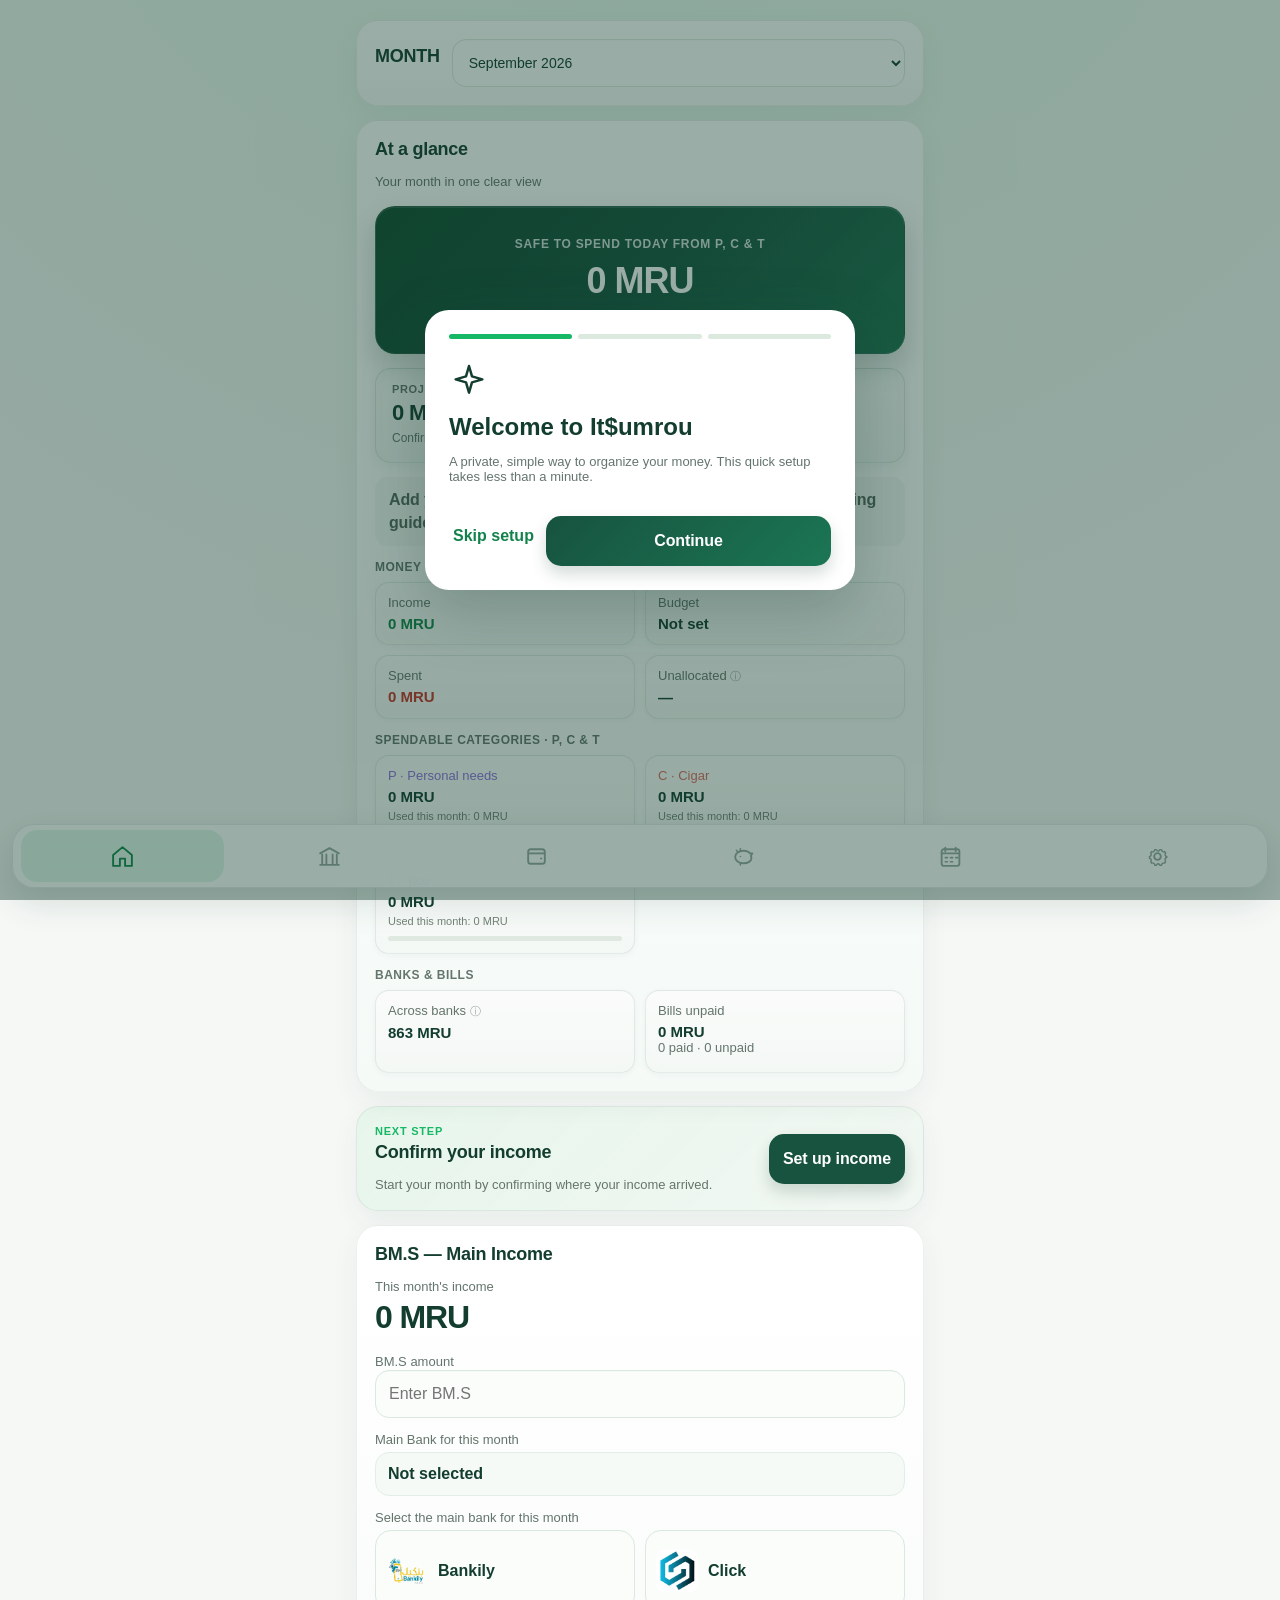
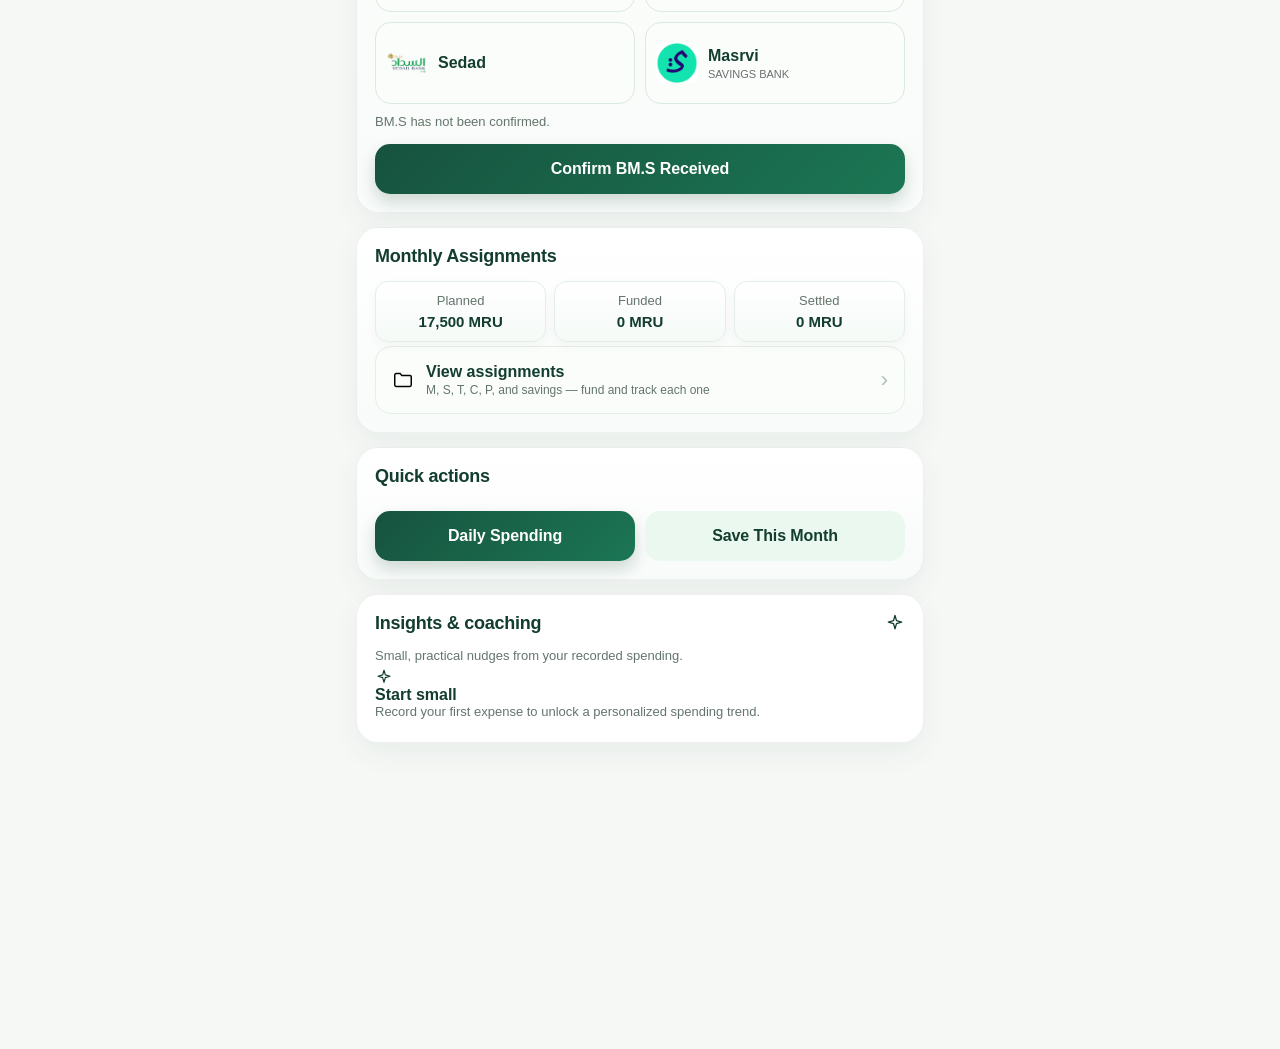
==== commit b06c5abb: "Add files via upload" ====
--- a/index.html
+++ b/index.html
@@ -12,27 +12,21 @@
 <meta charset="UTF-8">
 <meta name="viewport" content="width=device-width, initial-scale=1.0">
 <meta name="theme-color" content="#111111">
-<title>ItOumrou</title>
+<title>It$umrou</title>
 
 
 </head>
 
 <body>
 
+<div id="appSplash" class="app-splash" role="status" aria-label="Opening It$umrou">
+    <img src="png/ItOumrou-Icon.png" alt="">
+    <strong>It$umrou</strong>
+</div>
+
 <div class="app">
 
-<header class="header">
-
-    <div class="app-header">
-    <div class="app-logo">
-        <img src="png/ItOumrou-Icon.png" alt="ItOumrou">
-    </div>
-
-    <h1 class="app-name">It$umrou</h1>
-</div>
-
-</header>
-
+<div id="fxLayer" class="fx-layer" aria-hidden="true"></div>
 
 <!-- ================= HOME ================= -->
 
@@ -69,9 +63,15 @@
     </div>
 
     <div class="dashboard-hero">
-        <div class="dashboard-hero-label">Safe to spend today</div>
+        <div class="dashboard-hero-label">Safe to spend today from P, C &amp; T</div>
         <div id="dashboardSafeToSpend" class="dashboard-hero-amount">0 MRU</div>
-        <div id="dashboardSafeToSpendHint" class="dashboard-hero-hint">Add your income to see a daily guide.</div>
+        <div id="dashboardSafeToSpendHint" class="dashboard-hero-hint">Confirm your income to activate your spending guide.</div>
+    </div>
+
+    <div class="dashboard-outlook">
+        <div class="dashboard-outlook-label">Projected month-end</div>
+        <div id="dashboardProjectedEndBalance" class="dashboard-outlook-amount">0 MRU</div>
+        <div id="dashboardProjectedEndHint" class="dashboard-outlook-hint">Confirm income to estimate what remains at month-end.</div>
     </div>
 
     <div id="dashboardStatus" class="dashboard-status neutral" role="status">
@@ -101,6 +101,30 @@
     </div>
 
     <div class="dashboard-group">
+        <div class="dashboard-group-title">Spendable categories · P, C &amp; T</div>
+        <div class="dashboard-quick-stats dashboard-spendable-stats">
+            <div>
+                <div class="label"><span id="dashboardSpendablePName">Personal needs</span></div>
+                <strong id="dashboardSpendableP">0 MRU</strong>
+                <small id="dashboardSpendablePUsed">Used this month: 0 MRU</small>
+                <div class="dashboard-spendable-progress"><span id="dashboardSpendablePProgress"></span></div>
+            </div>
+            <div>
+                <div class="label"><span id="dashboardSpendableCName">Cigar</span></div>
+                <strong id="dashboardSpendableC">0 MRU</strong>
+                <small id="dashboardSpendableCUsed">Used this month: 0 MRU</small>
+                <div class="dashboard-spendable-progress"><span id="dashboardSpendableCProgress"></span></div>
+            </div>
+            <div>
+                <div class="label"><span id="dashboardSpendableTName">Taxi</span></div>
+                <strong id="dashboardSpendableT">0 MRU</strong>
+                <small id="dashboardSpendableTUsed">Used this month: 0 MRU</small>
+                <div class="dashboard-spendable-progress"><span id="dashboardSpendableTProgress"></span></div>
+            </div>
+        </div>
+    </div>
+
+    <div class="dashboard-group">
         <div class="dashboard-group-title">Banks &amp; bills</div>
         <div class="dashboard-quick-stats">
             <div>
@@ -116,9 +140,19 @@
     </div>
 
     <div id="nextBillNotice" class="next-bill-notice" hidden></div>
+    <div id="dashboardBillsGuide" class="dashboard-bills-guide" hidden></div>
 
     <div id="budgetWarning" class="budget-warning" role="alert" hidden></div>
 
+</section>
+
+<section id="homeNextAction" class="card home-next-action" aria-labelledby="homeNextActionTitle">
+    <div class="next-action-copy">
+        <div class="eyebrow">Next step</div>
+        <h2 id="homeNextActionTitle">Confirm your income</h2>
+        <div id="homeNextActionText" class="label">Start your month by confirming where your income arrived.</div>
+    </div>
+    <button id="homeNextActionButton" class="primary-button" type="button">Set up income</button>
 </section>
 
 <section class="card insights-card home-insights" aria-labelledby="insightsTitle">
@@ -150,25 +184,6 @@
         <button class="primary-button" type="button" onclick="showPage('banksPage')">Check balances</button>
     </div>
 </section>
-
-<section class="card bills-home-card home-bills">
-    <div class="section-heading">
-        <div>
-            <h2>Upcoming bills</h2>
-            <div class="label">Stay ahead of due dates and payment reminders.</div>
-        </div>
-    </div>
-    <button type="button" class="assignments-entry-card" onclick="showPage('settingsBillsPage')">
-        <span class="savings-entry-icon" aria-hidden="true"><svg viewBox="0 0 24 24" fill="none" width="22" height="22"><path d="M6 3H18V21L15.5 19L13 21L10.5 19L8 21L5.5 19L6 21V3Z" stroke="currentColor" stroke-width="1.6" stroke-linejoin="round"/><path d="M8.5 8H15.5M8.5 11.5H15.5M8.5 15H13" stroke="currentColor" stroke-width="1.4" stroke-linecap="round"/></svg></span>
-        <span class="savings-entry-text">
-            <span class="savings-entry-title">View upcoming bills</span>
-            <span id="homeBillsSummary" class="savings-entry-sub">No bills yet</span>
-        </span>
-        <span class="settings-menu-chevron" aria-hidden="true">›</span>
-    </button>
-</section>
-
-
 
 <section class="card home-income">
 
@@ -267,6 +282,7 @@
 </section>
 
 
+
 <section class="card home-actions">
     <h2>Quick actions</h2>
     <button id="dailySpendingButton" class="primary-button">
@@ -288,21 +304,17 @@
         ← Home
     </button>
 
-    <section class="card banks-total-card" style="margin-top:16px;">
+    <div class="page-header">
+        <h1>Banks</h1>
+        <p>Manage accounts, check balances, and track transfers</p>
+    </div>
+
+    <section class="card banks-total-card">
         <div class="banks-total-label">Total across all banks</div>
         <div id="banksTotalBalance" class="banks-total-value">0 MRU</div>
     </section>
 
-    <button type="button" class="savings-entry-card" onclick="showPage('savingsPage')">
-        <span class="savings-entry-icon" aria-hidden="true"><svg viewBox="0 0 24 24" fill="none" width="22" height="22"><path d="M4 12.5C4 9 7.5 6.5 12 6.5C15 6.5 17.2 7.6 18.4 9H20.5L19 11.2C19.4 11.9 19.6 12.7 19.6 13.5C19.6 16.5 16.2 18.5 12 18.5C7.5 18.5 4 16 4 12.5Z" stroke="currentColor" stroke-width="1.6" stroke-linejoin="round"/><circle cx="9" cy="12" r="0.9" fill="currentColor"/><path d="M9 6.5V4.5M6.5 7.5L5.2 6" stroke="currentColor" stroke-width="1.4" stroke-linecap="round"/></svg></span>
-        <span class="savings-entry-text">
-            <span class="savings-entry-title">Savings</span>
-            <span class="savings-entry-sub">Track your $ savings, fund it, and see projections</span>
-        </span>
-        <span class="settings-menu-chevron" aria-hidden="true">›</span>
-    </button>
-
-    <section class="card">
+    <section class="card bank-management-card">
 
         <h2>Manage Banks</h2>
 
@@ -313,7 +325,7 @@
     <section class="card balance-check-card">
         <h2>Monthly balance check</h2>
         <div class="label">
-            Compare each bank's real-life balance to what the app shows. Any difference is
+            Enter each bank's real-life balance and compare it with what the app shows. Any difference is
             automatically recorded as an income or expense so the app always matches reality.
         </div>
         <div id="balanceCheckStatus" class="balance-check-status"></div>
@@ -323,7 +335,7 @@
         </button>
     </section>
 
-    <section class="card">
+    <section class="card bank-transfer-card">
         <h2>Bank-to-bank transfer</h2>
         <div class="label">
             Move money between your accounts. Assignments remain tracked separately.
@@ -371,7 +383,7 @@
         </form>
     </section>
 
-    <section class="card">
+    <section class="card bank-history-card">
         <h2>Bank transfer history</h2>
         <div id="bankTransferHistory" class="calendar-activity-list"></div>
     </section>
@@ -387,7 +399,12 @@
         ← Banks
     </button>
 
-    <section class="card" style="margin-top:16px;">
+    <div class="page-header">
+        <h1 id="bankDetailsTitle">Bank Details</h1>
+        <p id="bankDetailsSubtitle">Manage this account</p>
+    </div>
+
+    <section class="card" style="margin-top:0;">
 
         <div id="bankDetails"></div>
 
@@ -400,17 +417,79 @@
 
 <div id="savingsPage" class="page">
 
-    <button class="back-button" onclick="showPage('banksPage')">
-        ← Banks
-    </button>
-
-    <section class="card savings-hero-card" style="margin-top:16px;">
+    <button class="back-button" onclick="showPage('homePage')">
+        ← Home
+    </button>
+
+    <div class="page-header">
+        <h1>Savings</h1>
+        <p>Build your financial future with smart planning</p>
+    </div>
+
+    <section class="card savings-hero-card">
         <div class="label">Saved so far ($ · Masrvi)</div>
         <div id="savingsBalance" class="income-amount">0 MRU</div>
         <div id="savingsMonthlyPlan" class="label"></div>
-    </section>
-
-    <section class="card">
+        <div class="savings-funding-summary" aria-label="Savings funding summary">
+            <div><span>Planned</span><strong id="savingsPlannedAmount">0 MRU</strong></div>
+            <div><span>Funded</span><strong id="savingsFundedAmount">0 MRU</strong></div>
+            <div><span>Waiting</span><strong id="savingsWaitingAmount">0 MRU</strong></div>
+        </div>
+    </section>
+
+    <section class="card zakat-card">
+        <details class="zakat-details">
+            <summary>
+                <div class="section-heading">
+                    <div>
+                        <h2>Zakat on savings</h2>
+                        <div class="label">Estimate Zakat al-mal for money you have held.</div>
+                    </div>
+                    <span class="zakat-rate">2.5%</span>
+                </div>
+            </summary>
+            <div class="zakat-content">
+                <div class="zakat-note">This is a planning estimate. Ask a trusted local scholar about your school of thought, eligible debts, and the nisab basis you should use.</div>
+                <div class="bill-form zakat-form">
+                    <label class="label" for="zakatSavingsAmount">Current savings and cash</label>
+                    <input id="zakatSavingsAmount" type="number" min="0" max="1000000000" step="1" inputmode="numeric" placeholder="Amount in MRU">
+                    <label class="label" for="zakatImmediateDebts">Immediate eligible debts</label>
+                    <input id="zakatImmediateDebts" type="number" min="0" max="1000000000" step="1" inputmode="numeric" placeholder="0 MRU">
+                    <label class="label" for="zakatNisabBasis">Nisab basis</label>
+                    <select id="zakatNisabBasis">
+                        <option value="gold">Gold: 85 grams</option>
+                        <option value="silver">Silver: 595 grams</option>
+                        <option value="custom">Enter a local nisab amount</option>
+                    </select>
+                    <div id="zakatMetalPriceField">
+                        <label class="label" for="zakatMetalPrice">Current price per gram</label>
+                        <input id="zakatMetalPrice" type="number" min="0" max="1000000000" step="1" inputmode="numeric" placeholder="Local price per gram">
+                    </div>
+                    <div id="zakatCustomNisabField" hidden>
+                        <label class="label" for="zakatCustomNisab">Local nisab amount</label>
+                        <input id="zakatCustomNisab" type="number" min="0" max="1000000000" step="1" inputmode="numeric" placeholder="Nisab in MRU">
+                    </div>
+                    <label class="zakat-hawl-check">
+                        <input id="zakatHawlComplete" type="checkbox">
+                        I have held at least the nisab for one lunar year (hawl)
+                    </label>
+                    <button id="calculateZakatButton" class="primary-button" type="button">Calculate Zakat</button>
+                </div>
+                <div id="zakatResult" class="zakat-result" role="status" aria-live="polite">Enter your nisab basis and confirm the hawl to calculate.</div>
+                <details class="zakat-rules">
+                    <summary>Key Zakat rules</summary>
+                    <ul>
+                        <li>Zakat on qualifying monetary savings is commonly calculated at 2.5%, or one fortieth.</li>
+                        <li>Nisab is commonly valued at 85 grams of gold or 595 grams of silver. Use the basis advised for you.</li>
+                        <li>The hawl is one lunar year above nisab. If you have not completed it, Zakat is generally not due yet.</li>
+                        <li>Debt treatment differs by scholarly opinion. Enter only immediate eligible debts after seeking guidance.</li>
+                        <li>Use the price and currency for your local market on the date you calculate.</li>
+                    </ul>
+                </details>
+            </div>
+        </details>
+
+    <section class="card savings-funding-card">
         <h2>Fund this month's savings</h2>
         <div class="label" id="savingsFundHint">
             Send this month's $ assignment from your main bank to Masrvi.
@@ -420,7 +499,7 @@
         </button>
     </section>
 
-    <section class="card">
+    <section class="card savings-goal-card">
         <h2>Savings goal</h2>
         <div class="label" id="savingsGoalHint">Set a target amount to track your progress and see when you'll reach it.</div>
         <div id="savingsGoalProgressWrap" hidden>
@@ -437,9 +516,9 @@
         </div>
     </section>
 
-    <section class="card">
+    <section class="card savings-projection-card">
         <h2>Projections</h2>
-        <div class="label">If you keep saving at your current monthly pace:</div>
+        <div id="savingsProjectionBasis" class="label">Based on your current savings balance and monthly pace.</div>
         <div class="summary-grid" style="margin-top:12px;">
             <div class="summary-box">
                 <div class="label">In 6 months</div>
@@ -454,9 +533,21 @@
                 <div id="savingsProjection60" class="summary-value">0 MRU</div>
             </div>
         </div>
-    </section>
-
-    <section class="card">
+        <div id="savingsProjectionTarget" class="projection-target" role="status"></div>
+    </section>
+
+    <section class="card savings-goals-overview">
+        <div class="section-heading">
+            <div>
+                <h2>All savings goals</h2>
+                <div class="label">Keep every goal visible in one place.</div>
+            </div>
+            <button class="text-button" type="button" onclick="showPage('settingsGoalsPage')">Manage</button>
+        </div>
+        <div id="savingsGoalsOverview"></div>
+    </section>
+
+    <section class="card savings-history-card">
         <h2>Savings history</h2>
         <div id="savingsHistoryList" class="calendar-activity-list"></div>
     </section>
@@ -472,8 +563,13 @@
         ← Home
     </button>
 
-    <section class="card" style="margin-top:16px;">
-        <h2>Monthly Assignments</h2>
+    <div class="page-header">
+        <h1>Monthly Assignments</h1>
+        <p>Fund and track M, S, T, C, P, and savings</p>
+    </div>
+
+    <section class="card assignments-overview-card" style="margin-top:0;">
+        <h2>Summary</h2>
         <div id="assignmentsPageSummary" class="assignments-summary"></div>
         <div id="assignmentsPageReminder" class="transfer-needed" role="status" hidden>
             BM.S received. Review and send your monthly assignments below:
@@ -493,9 +589,14 @@
         ← Home
     </button>
 
-    <section class="card spending-summary-card" style="margin-top:16px;">
-
-        <h2>Today's Spending</h2>
+    <div class="page-header">
+        <h1>Daily Spending</h1>
+        <p>Record today's expenses and track your spending</p>
+    </div>
+
+    <section class="card spending-summary-card" style="margin-top:0;">
+
+        <h2>Summary</h2>
 
         <div class="spending-summary-row">
             <div class="spending-summary-block">
@@ -517,7 +618,24 @@
 
     </section>
 
-    <section class="card" style="margin-top:16px;">
+    <section class="card bills-home-card bills-spending-card">
+        <div class="section-heading">
+            <div>
+                <h2>Upcoming bills</h2>
+                <div class="label">Stay ahead of due dates and payment reminders.</div>
+            </div>
+        </div>
+        <button type="button" class="assignments-entry-card" onclick="showPage('settingsBillsPage')">
+            <span class="savings-entry-icon" aria-hidden="true"><svg viewBox="0 0 24 24" fill="none" width="22" height="22"><path d="M6 3H18V21L15.5 19L13 21L10.5 19L8 21L5.5 19L6 21V3Z" stroke="currentColor" stroke-width="1.6" stroke-linejoin="round"/><path d="M8.5 8H15.5M8.5 11.5H15.5M8.5 15H13" stroke="currentColor" stroke-width="1.4" stroke-linecap="round"/></svg></span>
+            <span class="savings-entry-text">
+                <span class="savings-entry-title">View upcoming bills</span>
+                <span id="homeBillsSummary" class="savings-entry-sub">No bills yet</span>
+            </span>
+            <span class="settings-menu-chevron" aria-hidden="true">›</span>
+        </button>
+    </section>
+
+    <section class="card spending-entry-card" style="margin-top:16px;">
 
         <h2>Add Expense</h2>
 
@@ -558,7 +676,12 @@
         ← Home
     </button>
 
-    <section class="card calendar-summary-card" style="margin-top:16px;">
+    <div class="page-header">
+        <h1>Monthly Activity</h1>
+        <p>View all transactions and daily spending patterns</p>
+    </div>
+
+    <section class="card calendar-summary-card" style="margin-top:0;">
 
         <div class="calendar-heading">
             <div>
@@ -607,7 +730,7 @@
         <div id="calendarDayDetail" class="calendar-day-detail" hidden></div>
     </section>
 
-    <section class="card">
+    <section class="card calendar-activity-card">
         <div class="calendar-view-switch" role="tablist" aria-label="Monthly activity views">
             <button
                 id="calendarActivityTab"
@@ -637,7 +760,7 @@
         <div id="calendarDetails" class="calendar-details" hidden></div>
     </section>
 
-    <section class="card">
+    <section class="card calendar-history-card">
         <h2>Transaction history</h2>
         <div class="history-filters">
             <input id="historySearch" type="search" placeholder="Search transactions">
@@ -689,6 +812,16 @@
                 aria-label="Income and spending chart"></canvas>
             <canvas id="assignmentChart" class="chart-canvas" height="190"
                 aria-label="Assignment planned versus spent chart"></canvas>
+            <div class="trend-controls">
+                <label class="label" for="trendRange">Spending comparison</label>
+                <select id="trendRange">
+                    <option value="1">Previous month</option>
+                    <option value="3">Previous 3 months</option>
+                    <option value="6">Previous 6 months</option>
+                    <option value="12">Previous 12 months</option>
+                </select>
+                <div id="trendSummary" class="trend-summary" role="status"></div>
+            </div>
             <canvas id="trendChart" class="chart-canvas" height="190"
                 aria-label="Spending trend versus last month by category"></canvas>
         </div>
@@ -749,6 +882,7 @@
     </section>
 
     <section class="card settings-menu">
+        <div class="settings-menu-section-label">Preferences</div>
         <button class="settings-menu-row" type="button" onclick="showPage('settingsAppearancePage')">
             <span class="settings-menu-icon" aria-hidden="true"><svg viewBox="0 0 24 24" fill="none" width="18" height="18"><circle cx="12" cy="12" r="8.5" stroke="currentColor" stroke-width="1.6"/><path d="M12 3.5A8.5 8.5 0 0 0 12 20.5C10.5 18 10.5 6 12 3.5Z" stroke="currentColor" stroke-width="1.4"/></svg></span>
             <span class="settings-menu-text">
@@ -773,6 +907,7 @@
             </span>
             <span class="settings-menu-chevron" aria-hidden="true">›</span>
         </button>
+        <div class="settings-menu-section-label">Data &amp; protection</div>
         <button class="settings-menu-row" type="button" onclick="showPage('settingsBackupPage')">
             <span class="settings-menu-icon" aria-hidden="true"><svg viewBox="0 0 24 24" fill="none" width="18" height="18"><path d="M12 4V14M12 14L8.5 10.5M12 14L15.5 10.5" stroke="currentColor" stroke-width="1.6" stroke-linecap="round" stroke-linejoin="round"/><path d="M5 16V18.5A1.5 1.5 0 0 0 6.5 20H17.5A1.5 1.5 0 0 0 19 18.5V16" stroke="currentColor" stroke-width="1.6" stroke-linecap="round"/></svg></span>
             <span class="settings-menu-text">
@@ -789,7 +924,7 @@
             </span>
             <span class="settings-menu-chevron" aria-hidden="true">›</span>
         </button>
-        <button class="settings-menu-row" type="button" onclick="showPage('settingsLanguagePage')">
+        <button id="languageSettingsRow" class="settings-menu-row" type="button" onclick="showPage('settingsLanguagePage')" hidden>
             <span class="settings-menu-icon" aria-hidden="true"><svg viewBox="0 0 24 24" fill="none" width="18" height="18"><circle cx="12" cy="12" r="8.5" stroke="currentColor" stroke-width="1.6"/><path d="M3.5 12H20.5M12 3.5C14.2 6 15.3 9 15.3 12C15.3 15 14.2 18 12 20.5C9.8 18 8.7 15 8.7 12C8.7 9 9.8 6 12 3.5Z" stroke="currentColor" stroke-width="1.4"/></svg></span>
             <span class="settings-menu-text">
                 <span class="settings-menu-title" data-i18n="Language">Language</span>
@@ -805,11 +940,20 @@
             </span>
             <span class="settings-menu-chevron" aria-hidden="true">›</span>
         </button>
+        <div class="settings-menu-section-label">Planning</div>
         <button class="settings-menu-row" type="button" onclick="showPage('settingsBillsPage')">
             <span class="settings-menu-icon" aria-hidden="true"><svg viewBox="0 0 24 24" fill="none" width="18" height="18"><rect x="3.5" y="5" width="17" height="16" rx="2" stroke="currentColor" stroke-width="1.6"/><path d="M7 3.5V7M17 3.5V7M3.5 9H20.5" stroke="currentColor" stroke-width="1.6" stroke-linecap="round"/></svg></span>
             <span class="settings-menu-text">
                 <span class="settings-menu-title">Bills &amp; payment reminders</span>
                 <span class="settings-menu-sub" id="settingsBillsSummary">No bills yet</span>
+            </span>
+            <span class="settings-menu-chevron" aria-hidden="true">›</span>
+        </button>
+        <button class="settings-menu-row" type="button" onclick="showPage('settingsIslamicPage')">
+            <span class="settings-menu-icon" aria-hidden="true">☪</span>
+            <span class="settings-menu-text">
+                <span class="settings-menu-title">Islamic finance guide</span>
+                <span class="settings-menu-sub">Zakat, savings, debt and ethical planning</span>
             </span>
             <span class="settings-menu-chevron" aria-hidden="true">›</span>
         </button>
@@ -849,6 +993,7 @@
     </details>
 
     <section class="card settings-menu">
+        <div class="settings-menu-section-label">App</div>
         <button class="settings-menu-row" type="button" onclick="showPage('settingsAboutPage')">
             <span class="settings-menu-icon" aria-hidden="true"><svg viewBox="0 0 24 24" fill="none" width="18" height="18"><circle cx="12" cy="12" r="8.5" stroke="currentColor" stroke-width="1.6"/><circle cx="12" cy="8.3" r="1" fill="currentColor"/><path d="M12 11.5V16.5" stroke="currentColor" stroke-width="1.7" stroke-linecap="round"/></svg></span>
             <span class="settings-menu-text">
@@ -892,7 +1037,7 @@
     <section class="card settings-section">
         <div class="settings-section-heading">
             <span class="settings-section-icon" aria-hidden="true"><svg viewBox="0 0 24 24" fill="none" width="22" height="22"><path d="M11 4L20 4V13L12 21L3 12L11 4Z" stroke="currentColor" stroke-width="1.6" stroke-linejoin="round"/><circle cx="15.5" cy="8.5" r="1.2" fill="currentColor"/></svg></span>
-            <div><h2>Categories</h2><div class="label">Rename your monthly assignment categories. Leave blank to restore the default name.</div></div>
+            <div><h2>Categories</h2><div class="label">Rename categories and choose a symbol and color for quick recognition.</div></div>
         </div>
         <div id="categoryNameFields" class="category-name-fields"></div>
         <button id="saveCategoryNamesButton" class="primary-button" type="button">Save names</button>
@@ -928,24 +1073,31 @@
             </span>
             <input id="notifyBackupToggle" type="checkbox">
         </label>
+        <label class="notification-toggle-row">
+            <span>
+                <span class="settings-menu-title">Action sounds</span>
+                <span class="label">Play a quiet confirmation sound after successful actions.</span>
+            </span>
+            <input id="actionSoundsToggle" type="checkbox">
+        </label>
     </section>
 </div>
 
 <!-- ================= SETTINGS: About ================= -->
 <div id="settingsAboutPage" class="page">
     <button class="back-button" onclick="showPage('settingsPage')">← Settings</button>
-    <section class="card settings-section">
+    <section class="card settings-section" aria-labelledby="aboutTitle">
         <div class="settings-intro" style="padding-bottom:0;">
             <div class="page-header">
                 <div class="settings-placeholder-icon" aria-hidden="true">
-                    <img src="png/ItOumrou-Icon.png" alt="ItOumrou" style="width:56px;height:56px;">
+                    <img src="png/ItOumrou-Icon.png" alt="It$umrou" style="width:56px;height:56px;">
                 </div>
-                <h2>It$umrou</h2>
-                <p>Version 1.0 · A private, on-device money organizer.</p>
-            </div>
-        </div>
-        <div class="label settings-help">All your data stays in this browser's local storage. Nothing is uploaded to any server.</div>
-        <div class="label settings-help">Made for tracking income, monthly assignments, daily spending, bills and bank balances.</div>
+                <h2 id="aboutTitle">It$umrou</h2>
+                <p>Version 1.0 · A personal, on-device money organizer.</p>
+            </div>
+        </div>
+        <p class="label settings-help">Your data stays in this browser unless you export it. Local storage is not encrypted, and the optional PIN is not full device security.</p>
+        <p class="label settings-help">Made for tracking income, monthly assignments, daily spending, bills and bank balances.</p>
     </section>
 </div>
 
@@ -972,13 +1124,14 @@
         </div>
         <div class="settings-actions">
             <button id="exportDataButton" class="secondary-button" type="button">Download Backup</button>
-            <label class="secondary-button settings-file-button" for="importDataInput">Restore Backup</label>
+            <button id="exportEncryptedDataButton" class="secondary-button" type="button">Download encrypted backup</button>
+            <label class="secondary-button settings-file-button" for="importDataInput">Merge Backup</label>
             <input id="importDataInput" type="file" accept="application/json" hidden>
             <div id="restorePreview" class="restore-preview" hidden>
                 <strong>Restore preview</strong>
                 <div id="restorePreviewText" class="label"></div>
                 <div class="restore-actions">
-                    <button id="confirmRestoreButton" class="primary-button" type="button">Restore this backup</button>
+                    <button id="confirmRestoreButton" class="primary-button" type="button">Merge this backup</button>
                     <button id="cancelRestoreButton" class="secondary-button" type="button">Cancel</button>
                 </div>
             </div>
@@ -991,6 +1144,7 @@
             <option value="never">Never</option>
         </select>
         <div id="backupIntegrityStatus" class="label settings-help" role="status"></div>
+        <div id="backupContentsSummary" class="backup-contents-summary" role="status"></div>
         <div class="label settings-help">The reminder stays inside the app; your data is never uploaded.</div>
     </section>
 </div>
@@ -1020,11 +1174,41 @@
             <div><h2 data-i18n="Language">Language</h2><div class="label" data-i18n="Choose the language used throughout the app.">Choose the language used throughout the app.</div></div>
         </div>
         <label class="label" for="languageSelect" data-i18n="App language">App language</label>
-        <select id="languageSelect" class="settings-select" aria-label="Language">
+        <select id="languageSelect" class="settings-select" aria-label="Language" disabled>
             <option value="en">English</option>
-            <option value="fr">Français</option>
-            <option value="ar">العربية</option>
         </select>
+    </section>
+</div>
+
+<!-- ================= SETTINGS: Islamic finance ================= -->
+<div id="settingsIslamicPage" class="page">
+    <button class="back-button" onclick="showPage('settingsPage')">← Settings</button>
+    <section class="card settings-section islamic-guide">
+        <div class="settings-section-heading">
+            <span class="settings-section-icon" aria-hidden="true">☪</span>
+            <div><h2>Islamic finance guide</h2><div class="label">Practical reminders for organizing money in line with Islamic principles.</div></div>
+        </div>
+        <div class="islamic-disclaimer">This guide is educational, not a fatwa. Details can differ between schools of thought and local scholars, so ask a trusted qualified scholar for a personal ruling.</div>
+        <details class="islamic-topic" open>
+            <summary>Zakat al-mal</summary>
+            <p>Qualifying monetary savings are commonly subject to 2.5% Zakat after reaching nisab and remaining above it for one lunar year (hawl). Use the Zakat calculator on the Savings page.</p>
+        </details>
+        <details class="islamic-topic">
+            <summary>Nisab</summary>
+            <p>Nisab is commonly valued using 85 grams of gold or 595 grams of silver. The value changes with the local market, so use a current local price and follow the basis advised for you.</p>
+        </details>
+        <details class="islamic-topic">
+            <summary>Debt and obligations</summary>
+            <p>Debt treatment can differ. The calculator allows immediate eligible debts to be entered, but only include debts your trusted scholar considers deductible.</p>
+        </details>
+        <details class="islamic-topic">
+            <summary>Riba and ethical money</summary>
+            <p>Riba generally refers to prohibited interest or unjustified increase in lending. Avoid interest-based arrangements where possible and seek qualified advice for contracts, loans, and accounts.</p>
+        </details>
+        <details class="islamic-topic">
+            <summary>Sadaqah and responsible planning</summary>
+            <p>Sadaqah is voluntary charity. Planning a regular amount, meeting essential needs, paying obligations, and avoiding waste can help turn a budget into a responsible financial habit.</p>
+        </details>
     </section>
 </div>
 
@@ -1049,12 +1233,20 @@
 <!-- ================= SETTINGS: Bills ================= -->
 <div id="settingsBillsPage" class="page">
     <button class="back-button" onclick="showPage('homePage')">← Home</button>
-    <section class="card settings-section">
+    <section class="card settings-section bills-manager-card">
         <div class="settings-section-heading">
             <span class="settings-section-icon" aria-hidden="true"><svg viewBox="0 0 24 24" fill="none" width="22" height="22"><rect x="3.5" y="5" width="17" height="16" rx="2" stroke="currentColor" stroke-width="1.6"/><path d="M7 3.5V7M17 3.5V7M3.5 9H20.5" stroke="currentColor" stroke-width="1.6" stroke-linecap="round"/></svg></span>
-            <div><h2>Bills &amp; payment reminders</h2><div class="label">Add recurring bills once and get an in-app reminder before they are due. Marking a bill paid only clears its reminder; record spending separately.</div></div>
-        </div>
-        <div class="bill-form">
+            <div><h2>Bills &amp; payment reminders</h2><div class="label">Keep this month's bills organized by due date, status, and payment account. New bills repeat next month automatically.</div></div>
+        </div>
+        <div class="bill-planning-note"><strong>This month</strong> shows the bills you need to handle now. <strong>Next month</strong> will include new bills automatically, and removed default bills return then.</div>
+        <div class="bill-overview" aria-label="Bill summary">
+            <div class="bill-stat bill-stat-total"><span>Total this month</span><strong id="billOverviewTotal">0</strong><small id="billOverviewTotalHint">0 bills</small></div>
+            <div class="bill-stat bill-stat-unpaid"><span>Still to pay</span><strong id="billOverviewUnpaid">0</strong><small id="billOverviewUnpaidHint">0 unpaid</small></div>
+            <div class="bill-stat bill-stat-next"><span>Next due</span><strong id="billOverviewNext">—</strong><small id="billOverviewNextHint">Nothing scheduled</small></div>
+        </div>
+        <div class="bill-add-panel">
+            <div class="bill-panel-heading"><div><h3>Add a bill</h3><div class="label">It will repeat automatically next month.</div></div><span class="bill-panel-mark">+</span></div>
+            <div class="bill-form">
             <label class="label" for="billName">Bill name</label>
             <input id="billName" type="text" maxlength="100" placeholder="Rent, electricity, subscription" autocomplete="off">
             <label class="label" for="billAmount">Amount</label>
@@ -1068,27 +1260,25 @@
             </select>
             <label class="label" for="billReminderDays">Remind me this many days before</label>
             <input id="billReminderDays" type="number" min="0" max="30" step="1" value="3" inputmode="numeric">
-            <button id="addBillButton" class="primary-button" type="button">Add bill</button>
-        </div>
-        <div class="bill-filters">
+            <div class="bill-form-actions">
+                <button id="addBillButton" class="primary-button" type="button">Add bill</button>
+                <button id="cancelBillEditButton" class="secondary-button" type="button" hidden>Cancel edit</button>
+            </div>
+            </div>
+        </div>
+        <div class="bill-list-heading">
+            <div><h3>Your bills</h3><div class="label">Grouped by what needs your attention first.</div></div>
+            <span id="billListCount" class="bill-list-count">0 bills</span>
+        </div>
+        <div class="bill-filters" aria-label="Bill filters">
             <select id="billFilterBank" aria-label="Filter by bank">
-                <option value="all">All banks</option>
-                <option value="Bankily">Bankily</option>
-                <option value="Click">Click</option>
-                <option value="Sedad">Sedad</option>
-                <option value="Masrvi">Masrvi</option>
+                <option value="all">All banks</option><option value="Bankily">Bankily</option><option value="Click">Click</option><option value="Sedad">Sedad</option><option value="Masrvi">Masrvi</option>
             </select>
             <select id="billFilterStatus" aria-label="Filter by status">
-                <option value="all">All statuses</option>
-                <option value="unpaid">Unpaid</option>
-                <option value="overdue">Overdue</option>
-                <option value="paid">Paid</option>
+                <option value="all">All statuses</option><option value="unpaid">Unpaid</option><option value="overdue">Overdue</option><option value="paid">Paid</option>
             </select>
             <select id="billSortOrder" aria-label="Sort bills">
-                <option value="dueDate">Sort by due date</option>
-                <option value="amountDesc">Amount: high to low</option>
-                <option value="amountAsc">Amount: low to high</option>
-                <option value="name">Name (A–Z)</option>
+                <option value="dueDate">Sort by due date</option><option value="amountDesc">Amount: high to low</option><option value="amountAsc">Amount: low to high</option><option value="name">Name (A–Z)</option>
             </select>
         </div>
         <div id="billsList"></div>
@@ -1133,7 +1323,7 @@
 
 <!-- ================= SETTINGS: Savings goals ================= -->
 <div id="settingsGoalsPage" class="page">
-    <button class="back-button" onclick="showPage('settingsPage')">← Settings</button>
+    <button class="back-button" onclick="showPage('savingsPage')">← Savings</button>
     <section class="card">
         <h2 data-i18n="Savings goals">Savings goals</h2>
         <div class="label" data-i18n="Track progress toward the things you want to buy or build.">
@@ -1143,6 +1333,7 @@
             <input id="goalName" type="text" maxlength="80" placeholder="Goal name">
             <input id="goalTarget" type="number" min="1" max="1000000000" step="1" placeholder="Target amount">
             <input id="goalSaved" type="number" min="0" max="1000000000" step="1" placeholder="Already saved">
+            <input id="goalMonthly" type="number" min="0" max="1000000000" step="1" placeholder="Monthly pace (optional)">
             <button id="addGoalButton" class="primary-button" type="button" data-i18n="Add savings goal">Add savings goal</button>
         </div>
         <div id="savingsGoalsList"></div>
@@ -1273,6 +1464,17 @@
         </svg>
     </button>
 
+    <button class="nav-item" aria-label="Savings" title="Savings" data-page="savingsPage" onclick="showPage('savingsPage')">
+        <svg class="nav-icon" viewBox="0 0 24 24" fill="none">
+            <path d="M4 12.5C4 9 7.5 6.5 12 6.5C15 6.5 17.2 7.6 18.4 9H20.5L19 11.2C19.4 11.9 19.6 12.7 19.6 13.5C19.6 16.5 16.2 18.5 12 18.5C7.5 18.5 4 16 4 12.5Z"
+                  stroke="currentColor"
+                  stroke-width="1.8"
+                  stroke-linejoin="round"/>
+            <circle cx="9" cy="12" r="0.8" fill="currentColor"/>
+            <path d="M9 6.5V4.5M6.5 7.5L5.2 6M9 18V20.2" stroke="currentColor" stroke-width="1.5" stroke-linecap="round"/>
+        </svg>
+    </button>
+
     <button class="nav-item" aria-label="Calendar" title="Calendar" data-page="calendarPage" onclick="showPage('calendarPage')">
         <svg class="nav-icon" viewBox="0 0 24 24" fill="none">
             <rect x="3.5" y="5" width="17" height="16"
@@ -1305,7 +1507,7 @@
 </nav>
 
 
-    <script src="js/app.js?v=20260903-2336"></script>
+    <script src="js/app.js?v=20260905-1300"></script>
 
 <script>
 if ("serviceWorker" in navigator) {
--- a/css/style.css
+++ b/css/style.css
@@ -6,28 +6,85 @@
     box-sizing: border-box;
 }
 
+html {
+    overflow-x: hidden;
+    -webkit-text-size-adjust: 100%;
+    touch-action: manipulation;
+    overscroll-behavior-x: none;
+}
+
 body {
     margin: 0;
     font-family: -apple-system, BlinkMacSystemFont, "Segoe UI", Arial, sans-serif;
     background: #f2f2f7;
     color: #1c1c1e;
-    padding-bottom: 90px;
+    padding-bottom: calc(128px + env(safe-area-inset-bottom));
+    overflow-x: hidden;
+    touch-action: manipulation;
+    -webkit-tap-highlight-color: transparent;
 }
 
 button,
 input,
 select {
     font: inherit;
+    touch-action: manipulation;
 }
 
 button {
     cursor: pointer;
+    -webkit-tap-highlight-color: transparent;
 }
 
 .app {
     max-width: 560px;
     margin: auto;
     padding: 20px 16px 50px;
+}
+
+.fx-layer {
+    position: fixed;
+    inset: 50% 0 auto;
+    z-index: 2500;
+    height: 1px;
+    pointer-events: none;
+}
+
+.fx-burst,
+.fx-particle {
+    position: absolute;
+    left: 50%;
+    top: 0;
+    display: block;
+}
+
+.fx-burst {
+    width: 26px;
+    height: 26px;
+    margin: -13px;
+    border: 2px solid rgba(0, 213, 75, .65);
+    border-radius: 50%;
+    animation: fx-burst 620ms cubic-bezier(.2, .8, .2, 1) both;
+}
+
+.fx-particle {
+    width: 7px;
+    height: 11px;
+    margin: -5px -3px;
+    border-radius: 4px 4px 2px 2px;
+    background: var(--color);
+    animation: fx-particle 720ms cubic-bezier(.2, .8, .2, 1) var(--delay) both;
+}
+
+@keyframes fx-burst {
+    from { opacity: .9; transform: scale(.25); }
+    to { opacity: 0; transform: scale(3.2); }
+}
+
+@keyframes fx-particle {
+    from { opacity: 0; transform: translate(0, 0) rotate(0deg) scale(.6); }
+    18% { opacity: 1; }
+    to { opacity: 0; transform: translate(var(--x), var(--y)) rotate(210deg) scale(1); }
 }
 
 .header {
@@ -35,6 +92,58 @@
     align-items: center;
     gap: 12px;
     margin-bottom: 20px;
+}
+
+.app-splash {
+    position: fixed;
+    inset: 0;
+    z-index: 3000;
+    display: grid;
+    place-content: center;
+    justify-items: center;
+    gap: 10px;
+    background: #101114;
+    color: #f2f2f7;
+    opacity: 1;
+    transition: opacity 240ms ease, visibility 240ms ease;
+}
+
+.app-splash.is-hidden {
+    visibility: hidden;
+    opacity: 0;
+    pointer-events: none;
+}
+
+.app-splash img {
+    width: 78px;
+    height: 78px;
+    object-fit: contain;
+    animation: splash-mark-in 500ms ease both;
+}
+
+.app-splash strong {
+    font-size: 24px;
+    letter-spacing: 0;
+    animation: splash-name-in 500ms 100ms ease both;
+}
+
+@keyframes splash-mark-in {
+    from { opacity: 0; transform: translateY(8px) scale(.92); }
+    to { opacity: 1; transform: translateY(0) scale(1); }
+}
+
+@keyframes splash-name-in {
+    from { opacity: 0; transform: translateY(5px); }
+    to { opacity: 1; transform: translateY(0); }
+}
+
+@media (prefers-reduced-motion: reduce) {
+    .app-splash,
+    .app-splash img,
+    .app-splash strong {
+        animation: none;
+        transition: none;
+    }
 }
 
 .app-name {
@@ -97,9 +206,7 @@
 html.theme-dark h1,
 html.theme-dark h3,
 html.theme-dark strong,
-html.theme-dark p,
-html.theme-dark span,
-html.theme-dark div {
+html.theme-dark p {
     color: #f2f2f7;
 }
 
@@ -159,6 +266,13 @@
 html.theme-dark article {
     background: #26272d;
     color: #f2f2f7;
+}
+
+html.theme-dark .assignments-overview-card,
+html.theme-dark .assignment {
+    background: linear-gradient(180deg, #20242a, #1a1f27);
+    border-color: #2f343c;
+    box-shadow: 0 10px 28px rgba(0, 0, 0, 0.25);
 }
 
 html.theme-dark .dashboard-status.neutral {
@@ -249,6 +363,7 @@
 input,
 select {
     width: 100%;
+    font-size: 16px;
     padding: 13px;
     border: 1px solid #d1d1d6;
     border-radius: 12px;
@@ -330,6 +445,15 @@
 .primary-button {
     background: #111;
     color: white;
+    transition: transform .18s ease, box-shadow .18s ease, filter .18s ease;
+}
+
+.primary-button:hover,
+.secondary-button:hover,
+.danger-button:hover {
+    transform: translateY(-2px);
+    filter: brightness(1.04);
+    box-shadow: 0 8px 18px rgba(18, 61, 47, .14);
 }
 
 .secondary-button {
@@ -347,8 +471,19 @@
     margin-top: 10px;
     border: 1px solid #e3efe6;
     border-radius: 16px;
-    background: #fbfdfb;
-    box-shadow: 0 5px 18px rgba(18, 61, 47, 0.04);
+    background: linear-gradient(180deg, #ffffff, #f8fbf9);
+    box-shadow: 0 8px 22px rgba(18, 61, 47, 0.06);
+}
+
+.assignments-overview-card {
+    border: 1px solid rgba(21, 99, 65, 0.10);
+    background: linear-gradient(180deg, #ffffff 0%, #f5faf7 100%);
+    box-shadow: 0 12px 30px rgba(18, 61, 47, 0.08), inset 0 1px 0 rgba(255, 255, 255, 0.9);
+}
+
+.assignments-overview-card > h2 {
+    font-weight: 800;
+    letter-spacing: -0.3px;
 }
 
 .assignment-group + .assignment-group {
@@ -366,8 +501,9 @@
     padding: 11px 10px;
     border: 1px solid #e3efe6;
     border-radius: 13px;
-    background: #ffffff;
+    background: linear-gradient(180deg, #ffffff, #f5faf7);
     text-align: center;
+    box-shadow: 0 4px 12px rgba(18, 61, 47, 0.04);
 }
 
 .assignments-summary strong {
@@ -392,6 +528,11 @@
     display: flex;
     align-items: center;
     gap: 10px;
+    min-width: 0;
+}
+
+.assignment-heading > div {
+    min-width: 0;
 }
 
 .assignment-amount-wrap input {
@@ -503,6 +644,26 @@
     flex: 1 1 140px;
 }
 
+.spending-summary-card,
+.bills-spending-card,
+.spending-entry-card {
+    border: 1px solid rgba(21, 99, 65, 0.09);
+    background: linear-gradient(180deg, #ffffff, #f6faf7);
+    box-shadow: 0 10px 28px rgba(18, 61, 47, 0.06);
+}
+
+.spending-summary-card h2,
+.bills-spending-card h2,
+.spending-entry-card h2 {
+    font-weight: 800;
+    letter-spacing: -0.3px;
+}
+
+.spending-summary-card .income-amount {
+    margin-top: 4px;
+    font-size: 30px;
+}
+
 .spending-pending-block {
     padding: 10px 14px;
     border-radius: 14px;
@@ -563,6 +724,7 @@
 
 .category-name {
     font-weight: 700;
+    overflow-wrap: anywhere;
 }
 
 .category-default {
@@ -606,12 +768,20 @@
     display: flex;
     align-items: center;
     gap: 12px;
-    padding: 14px 0;
-    border-bottom: 1px solid #eee;
-}
-
-.bank-account:last-child {
-    border-bottom: 0;
+    padding: 14px 12px;
+    margin-top: 8px;
+    border: 1px solid rgba(21, 99, 65, 0.08);
+    border-radius: 15px;
+    background: linear-gradient(180deg, #ffffff, #f7fbf8);
+    box-shadow: 0 4px 12px rgba(18, 61, 47, 0.04);
+    transition: border-color .18s ease, background .18s ease, transform .16s ease, box-shadow .18s ease;
+}
+
+.bank-open-button:hover .bank-account {
+    border-color: rgba(21, 99, 65, 0.20);
+    background: linear-gradient(180deg, #ffffff, #f0f8f3);
+    box-shadow: 0 7px 16px rgba(18, 61, 47, 0.08);
+    transform: translateY(-1px);
 }
 
 .account-info {
@@ -630,6 +800,15 @@
 
 .account-balance {
     font-weight: 800;
+    white-space: nowrap;
+    font-variant-numeric: tabular-nums;
+}
+
+.bank-account::after {
+    content: ">";
+    color: var(--itoumrou-muted);
+    font-size: 22px;
+    line-height: 1;
 }
 
 .account-balance.low-balance {
@@ -637,9 +816,26 @@
 }
 
 .banks-total-card {
+    position: relative;
+    overflow: hidden;
     text-align: center;
-    background: linear-gradient(145deg, #17533f, #1f7050);
+    background: linear-gradient(135deg, #0f4a2f 0%, #17533f 50%, #1f7050 100%);
     color: white;
+    border: 1px solid rgba(255, 255, 255, 0.08);
+    box-shadow: 0 12px 28px rgba(13, 55, 38, 0.20), inset 0 1px 0 rgba(255, 255, 255, 0.12);
+}
+
+.banks-total-card::before {
+    position: absolute;
+    inset: 0;
+    content: "";
+    pointer-events: none;
+    background: radial-gradient(circle at 18% 78%, rgba(0, 213, 75, 0.12), transparent 52%);
+}
+
+.banks-total-card > * {
+    position: relative;
+    z-index: 1;
 }
 
 .banks-total-label {
@@ -648,10 +844,27 @@
 }
 
 .banks-total-value {
-    font-size: 30px;
+    font-size: 36px;
     font-weight: 800;
     margin-top: 6px;
     letter-spacing: -0.8px;
+}
+
+.bank-management-card,
+.balance-check-card,
+.bank-transfer-card,
+.bank-history-card {
+    border: 1px solid rgba(21, 99, 65, 0.08);
+    background: linear-gradient(180deg, #ffffff, #f8fbf9);
+    box-shadow: 0 10px 28px rgba(18, 61, 47, 0.06);
+}
+
+.bank-management-card h2,
+.balance-check-card h2,
+.bank-transfer-card h2,
+.bank-history-card h2 {
+    font-weight: 800;
+    letter-spacing: -0.3px;
 }
 
 .savings-entry-card,
@@ -664,9 +877,17 @@
     padding: 16px;
     border: 1px solid #e3efe6;
     border-radius: 16px;
-    background: #ffffff;
+    background: #fbfdfb;
     cursor: pointer;
     text-align: left;
+    transition: border-color .18s ease, background .18s ease, transform .18s ease;
+}
+
+.savings-entry-card:hover,
+.assignments-entry-card:hover {
+    border-color: #b7d9c1;
+    background: #f4fbf6;
+    transform: translateY(-1px);
 }
 
 .savings-entry-icon {
@@ -692,31 +913,197 @@
 
 .savings-hero-card {
     text-align: center;
-    background: linear-gradient(145deg, #17533f, #1f7050);
+    background: linear-gradient(135deg, #0f4a2f 0%, #17533f 50%, #1f7050 100%);
     color: white;
+    box-shadow: 0 12px 28px rgba(13, 55, 38, 0.20), inset 0 1px 0 rgba(255,255,255,0.12);
+    border: 1px solid rgba(255, 255, 255, 0.08);
+    position: relative;
+    overflow: hidden;
+}
+
+.savings-hero-card::before {
+    position: absolute;
+    inset: 0;
+    background: radial-gradient(circle at 20% 80%, rgba(0, 213, 75, 0.08), transparent 50%);
+    pointer-events: none;
 }
 
 .savings-hero-card .label {
     color: rgba(255, 255, 255, 0.8);
+    font-size: 13px;
+    text-transform: uppercase;
+    letter-spacing: 0.05em;
+    font-weight: 700;
 }
 
 .savings-hero-card .income-amount {
     color: white;
+    font-size: 36px;
+    letter-spacing: -1.2px;
 }
 
 #savingsMonthlyPlan {
-    margin-top: 8px;
+    margin-top: 12px;
+    font-size: 13px;
+    opacity: 0.9;
+}
+
+.savings-funding-card,
+.savings-goal-card,
+.savings-projection-card,
+.savings-goals-overview,
+.savings-history-card {
+    background: linear-gradient(180deg, #ffffff, #f8fbf9);
+    border: 1px solid rgba(21, 99, 65, 0.08);
+    box-shadow: 0 10px 28px rgba(18, 61, 47, 0.06);
+}
+
+.zakat-card {
+    background: linear-gradient(180deg, #ffffff, #f8fbf9);
+    border: 1px solid rgba(21, 99, 65, 0.08);
+    box-shadow: 0 10px 28px rgba(18, 61, 47, 0.06);
+    padding: 0;
+    margin-bottom: 14px;
+}
+
+.savings-funding-summary {
+    display: grid;
+    grid-template-columns: repeat(3, 1fr);
+    gap: 10px;
+    margin-top: 18px;
+    text-align: center;
+}
+
+.savings-funding-summary > div {
+    padding: 12px 10px;
+    border: 1px solid rgba(255, 255, 255, 0.14);
+    border-radius: 12px;
+    background: rgba(0, 0, 0, 0.08);
+    backdrop-filter: blur(10px);
+}
+
+.savings-funding-summary span,
+.savings-funding-summary strong {
+    display: block;
+}
+
+.savings-funding-summary span {
+    color: rgba(255, 255, 255, 0.65);
+    font-size: 11px;
+    font-weight: 600;
+    letter-spacing: 0.02em;
+}
+
+.savings-funding-summary strong {
+    margin-top: 6px;
+    color: #ffffff;
+    font-size: 14px;
+    font-weight: 800;
 }
 
 #savingsPage .summary-grid {
     grid-template-columns: repeat(3, 1fr);
+    gap: 10px;
+}
+
+#savingsPage .summary-box {
+    background: linear-gradient(180deg, #f9fbfa, #f2faf5);
+    border: 1px solid rgba(21, 99, 65, 0.10);
+}
+
+html.theme-dark #savingsPage .summary-box {
+    background: linear-gradient(180deg, #21272f, #1a1f27);
+    border: 1px solid rgba(121, 229, 160, 0.12);
+    color: #eef1f4;
+}
+
+/* Zakat Collapsible Styling */
+.zakat-details {
+    cursor: pointer;
+}
+
+.zakat-details summary {
+    padding: 18px;
+    user-select: none;
+    display: flex;
+    align-items: center;
+    justify-content: space-between;
+    transition: background 0.15s ease;
+}
+
+.zakat-details summary:hover {
+    background: rgba(21, 99, 65, 0.02);
+}
+
+.zakat-details summary::-webkit-details-marker {
+    display: none;
+}
+
+.zakat-details summary::before {
+    content: "";
+    width: 8px;
+    height: 8px;
+    margin: 0 10px 0 2px;
+    border-right: 2px solid var(--itoumrou-green);
+    border-bottom: 2px solid var(--itoumrou-green);
+    transform: rotate(-45deg);
+    transition: transform 0.2s ease;
+    flex-shrink: 0;
+}
+
+.zakat-details[open] summary::before {
+    transform: rotate(90deg);
+}
+
+.zakat-details summary .section-heading {
+    width: 100%;
+    display: flex;
+    align-items: flex-start;
+    justify-content: space-between;
+    gap: 12px;
+}
+
+.zakat-details summary h2 {
+    font-size: 16px;
+    margin: 0 0 4px 0;
+}
+
+.zakat-content {
+    padding: 0 18px 18px;
+    border-top: 1px solid rgba(21, 99, 65, 0.08);
+}
+
+.zakat-rate {
+    display: inline-flex;
+    align-items: center;
+    justify-content: center;
+    width: 48px;
+    height: 48px;
+    border-radius: 12px;
+    background: var(--itoumrou-mist);
+    color: var(--itoumrou-green);
+    font-weight: 800;
+    font-size: 13px;
+    flex-shrink: 0;
+    box-shadow: 0 2px 8px rgba(22, 184, 102, 0.12);
+}
+
+.zakat-note {
+    font-size: 13px;
+    line-height: 1.5;
+    color: var(--itoumrou-muted);
+    padding: 0 0 12px 0;
 }
 
 .bank-transfer-row {
     display: grid;
     grid-template-columns: 1fr auto 1fr;
     align-items: end;
-    gap: 8px;
+    gap: 10px;
+    padding: 12px;
+    border: 1px solid rgba(21, 99, 65, 0.08);
+    border-radius: 15px;
+    background: linear-gradient(180deg, #fafdfb 0%, #f3f8f5 100%);
 }
 
 .bank-transfer-field {
@@ -772,20 +1159,26 @@
 }
 
 .summary-box {
-    padding: 14px;
-    background: #f2f2f7;
+    padding: 14px 12px;
+    background: linear-gradient(180deg, #f6f7f8, #eef4f1);
+    border: 1px solid #e3ece6;
     border-radius: 14px;
+    box-shadow: inset 0 1px 0 rgba(255,255,255,0.7);
 }
 
 .summary-value {
     margin-top: 5px;
     font-size: 20px;
     font-weight: 800;
+    letter-spacing: -0.02em;
+    color: var(--itoumrou-ink, #173d2c);
 }
 
 .dashboard-status-card {
-    border: 2px solid #d8ecde;
-    background: linear-gradient(145deg, #ffffff, #f7fcf8);
+    border: 1px solid rgba(21, 99, 65, 0.12);
+    background: linear-gradient(180deg, #ffffff, #f6faf8);
+    padding: 16px 16px 18px;
+    box-shadow: 0 10px 28px rgba(18, 61, 47, 0.06);
 }
 
 .dashboard-status-heading {
@@ -800,27 +1193,65 @@
 }
 
 .dashboard-hero {
-    margin-top: 14px;
-    padding: 16px;
-    border-radius: 16px;
-    background: linear-gradient(145deg, #17613e, #0f4a2f);
+    position: relative;
+    overflow: hidden;
+    margin-top: 12px;
+    padding: 20px 18px 18px;
+    border-radius: 20px;
+    background: linear-gradient(135deg, #0f4a2f 0%, #17533f 50%, #1f7050 100%);
     text-align: center;
+    box-shadow: 0 12px 28px rgba(13, 55, 38, 0.20), inset 0 1px 0 rgba(255,255,255,0.12);
+    border: 1px solid rgba(255, 255, 255, 0.08);
+    min-height: 148px;
+    display: flex;
+    flex-direction: column;
+    justify-content: center;
+}
+
+.dashboard-hero::before {
+    position: absolute;
+    inset: 0;
+    background: radial-gradient(circle at 20% 80%, rgba(0, 213, 75, 0.08), transparent 50%);
+    pointer-events: none;
+}
+
+.dashboard-hero::after {
+    position: absolute;
+    inset: 0 auto 0 -45%;
+    width: 38%;
+    content: "";
+    background: linear-gradient(90deg, transparent, rgba(255, 255, 255, .14), transparent);
+    transform: skewX(-18deg);
+    animation: hero-shine 5s ease-in-out infinite;
+    pointer-events: none;
+}
+
+@keyframes hero-shine {
+    0%, 62% { left: -45%; }
+    100% { left: 125%; }
 }
 
 .dashboard-hero-label {
-    color: #bfe8cf;
+    color: rgba(255, 255, 255, 0.8);
     font-size: 12px;
     font-weight: 700;
     text-transform: uppercase;
-    letter-spacing: 0.04em;
+    letter-spacing: 0.06em;
+    line-height: 1.3;
+    position: relative;
+    z-index: 1;
 }
 
 .dashboard-hero-amount {
     color: #ffffff;
-    font-size: 32px;
+    font-size: 36px;
     font-weight: 800;
-    margin-top: 4px;
+    margin-top: 8px;
+    line-height: 1.1;
     font-variant-numeric: tabular-nums;
+    letter-spacing: -1px;
+    position: relative;
+    z-index: 1;
 }
 
 .dashboard-hero-amount.negative {
@@ -828,9 +1259,68 @@
 }
 
 .dashboard-hero-hint {
-    color: #cfe9da;
+    color: rgba(255, 255, 255, 0.75);
+    font-size: 13px;
+    margin-top: 6px;
+    line-height: 1.4;
+    position: relative;
+    z-index: 1;
+}
+
+.dashboard-outlook {
+    margin-top: 14px;
+    padding: 14px 16px 15px;
+    border-radius: 16px;
+    background: linear-gradient(180deg, #f6faf7, #f0f5f2);
+    border: 1px solid rgba(21, 99, 65, 0.12);
+    box-shadow: 0 4px 12px rgba(18, 61, 47, 0.06);
+}
+
+.dashboard-outlook-label {
+    color: var(--itoumrou-muted, #6f7d76);
+    font-size: 11px;
+    font-weight: 700;
+    text-transform: uppercase;
+    letter-spacing: 0.06em;
+}
+
+.dashboard-outlook-amount {
+    margin-top: 5px;
+    color: var(--itoumrou-ink, #173d2c);
+    font-size: 22px;
+    font-weight: 800;
+    letter-spacing: -0.03em;
+    line-height: 1.2;
+    font-variant-numeric: tabular-nums;
+}
+
+html.theme-dark .dashboard-outlook {
+    background: linear-gradient(180deg, #21262c, #1a1f25);
+    border-color: #303640;
+    box-shadow: inset 0 1px 0 rgba(255,255,255,0.03);
+}
+
+html.theme-dark .dashboard-outlook-label {
+    color: #b8bec7;
+}
+
+html.theme-dark .dashboard-outlook-amount {
+    color: #f5f7fb;
+}
+
+html.theme-dark .dashboard-outlook-hint {
+    color: #d4dae2;
+}
+
+.dashboard-outlook-amount.negative {
+    color: #b84735;
+}
+
+.dashboard-outlook-hint {
+    margin-top: 4px;
+    color: var(--itoumrou-muted, #66756d);
     font-size: 12px;
-    margin-top: 4px;
+    line-height: 1.4;
 }
 
 .dashboard-group {
@@ -839,11 +1329,11 @@
 
 .dashboard-group-title {
     font-size: 12px;
-    font-weight: 700;
+    font-weight: 800;
     color: var(--itoumrou-muted, #7c9084);
     text-transform: uppercase;
-    letter-spacing: 0.03em;
-    margin-bottom: 6px;
+    letter-spacing: 0.04em;
+    margin-bottom: 8px;
 }
 
 .dashboard-balance {
@@ -873,6 +1363,8 @@
     padding: 12px 14px;
     border-radius: 13px;
     font-weight: 750;
+    line-height: 1.4;
+    letter-spacing: -0.01em;
 }
 
 .dashboard-status.neutral {
@@ -893,15 +1385,16 @@
 .dashboard-quick-stats {
     display: grid;
     grid-template-columns: repeat(2, 1fr);
-    gap: 8px;
+    gap: 10px;
     margin-top: 0;
 }
 
 .dashboard-quick-stats > div {
-    padding: 11px 10px;
-    border: 1px solid #e3efe6;
-    border-radius: 13px;
-    background: #ffffff;
+    padding: 12px 12px;
+    border: 1px solid rgba(21, 99, 65, 0.10);
+    border-radius: 14px;
+    background: linear-gradient(180deg, #fafbfa, #f4f8f5);
+    box-shadow: 0 2px 6px rgba(18, 61, 47, 0.04);
 }
 
 .dashboard-quick-stats strong {
@@ -909,6 +1402,44 @@
     margin-top: 4px;
     font-size: 15px;
     font-variant-numeric: tabular-nums;
+}
+
+.dashboard-spendable-stats > div {
+    min-width: 0;
+}
+
+.dashboard-spendable-stats small {
+    display: block;
+    margin-top: 5px;
+    color: #718177;
+    font-size: 11px;
+    line-height: 1.25;
+    overflow-wrap: anywhere;
+}
+
+.dashboard-spendable-progress {
+    height: 5px;
+    margin-top: 8px;
+    overflow: hidden;
+    border-radius: 999px;
+    background: #dfe9e2;
+}
+
+.dashboard-spendable-progress span {
+    display: block;
+    width: 0;
+    height: 100%;
+    border-radius: inherit;
+    background: #e35d5b;
+    transition: width 180ms ease;
+}
+
+html.theme-dark .dashboard-spendable-stats small {
+    color: #a9a9b2;
+}
+
+html.theme-dark .dashboard-spendable-progress {
+    background: #343b44;
 }
 
 .budget-warning {
@@ -921,6 +1452,39 @@
     font-weight: 750;
 }
 
+.dashboard-bills-guide {
+    margin-top: 10px;
+    padding: 10px 12px;
+    border: 1px solid #e4d3a8;
+    border-radius: 11px;
+    background: #fff8e8;
+    color: #735719;
+    font-size: 12px;
+    line-height: 1.4;
+}
+
+.backup-contents-summary {
+    margin-top: 10px;
+    padding: 10px 12px;
+    border: 1px solid #dce8df;
+    border-radius: 11px;
+    background: #f4faf5;
+    color: #315b45;
+    font-size: 12px;
+}
+
+html.theme-dark .backup-contents-summary {
+    border-color: #354d3d;
+    background: #1b3023;
+    color: #b9e8c7;
+}
+
+html.theme-dark .dashboard-bills-guide {
+    border-color: #624b20;
+    background: #352a18;
+    color: #f0cf7d;
+}
+
 .dashboard-details {
     padding: 0;
     overflow: hidden;
@@ -1021,17 +1585,23 @@
 }
 
 .expense-row {
-    padding: 14px 0;
-    border-bottom: 1px solid #eee;
+    padding: 14px 12px;
+    margin: 8px 0;
+    border: 1px solid rgba(21, 99, 65, 0.08);
+    border-radius: 15px;
+    background: linear-gradient(180deg, #ffffff, #f7fbf8);
     display: flex;
     gap: 12px;
     align-items: flex-start;
+    box-shadow: 0 5px 16px rgba(18, 61, 47, 0.04);
 }
 
 .expense-icon {
     flex: 0 0 auto;
-    width: 34px;
+    min-width: 34px;
+    width: auto;
     height: 34px;
+    padding: 0 5px;
     border-radius: 10px;
     background: var(--itoumrou-mist, #eef7f0);
     color: var(--itoumrou-green, #1b7654);
@@ -1039,7 +1609,8 @@
     align-items: center;
     justify-content: center;
     font-weight: 800;
-    font-size: 14px;
+    font-size: 12px;
+    white-space: nowrap;
 }
 
 .expense-group-header {
@@ -1068,6 +1639,11 @@
     margin: 6px 0 14px;
 }
 
+.quick-add-chip:hover {
+    border-color: rgba(21, 99, 65, 0.24);
+    background: #eaf8ef;
+}
+
 .quick-add-chip {
     padding: 8px 12px;
     border-radius: 999px;
@@ -1102,6 +1678,10 @@
     border-bottom: 1px solid #eee;
 }
 
+.spending-entry-card .expense-form {
+    border-bottom-color: rgba(21, 99, 65, 0.10);
+}
+
 .expense-form:last-child {
     border-bottom: 0;
 }
@@ -1127,15 +1707,33 @@
     display: flex;
     justify-content: space-between;
     gap: 10px;
+    min-width: 0;
 }
 
 .expense-description {
     font-weight: 700;
+    min-width: 0;
+    overflow-wrap: anywhere;
 }
 
 .expense-amount {
     font-weight: 800;
     white-space: nowrap;
+    flex: 0 0 auto;
+}
+
+#bankDetails .expense-row {
+    min-width: 0;
+}
+
+#bankDetails .expense-row > strong {
+    min-width: 0;
+    overflow-wrap: anywhere;
+}
+
+#bankDetails .expense-row > .expense-meta {
+    min-width: 0;
+    overflow-wrap: anywhere;
 }
 
 .expense-meta {
@@ -1144,6 +1742,54 @@
     font-size: 12px;
 }
 
+.expense-receipt-badge {
+    display: inline-block;
+    margin-top: 6px;
+    padding: 4px 7px;
+    border-radius: 7px;
+    background: var(--itoumrou-mist, #eaf8ef);
+    color: var(--itoumrou-ink, #17533f);
+    font-size: 11px;
+    font-weight: 700;
+}
+
+.receipt-picker {
+    display: block;
+    cursor: pointer;
+}
+
+.expense-receipt-input {
+    position: absolute;
+    width: 1px;
+    height: 1px;
+    overflow: hidden;
+    clip: rect(0 0 0 0);
+    white-space: nowrap;
+}
+
+.receipt-picker-button {
+    display: block;
+    padding: 12px;
+    border: 1px dashed #a9cdb4;
+    border-radius: 12px;
+    background: var(--itoumrou-mist, #eaf8ef);
+    color: var(--itoumrou-ink, #17533f);
+    font-size: 13px;
+    font-weight: 800;
+    text-align: center;
+}
+
+.receipt-picker-button:active {
+    transform: scale(.98);
+}
+
+.receipt-file-name {
+    margin-top: 5px;
+    overflow: hidden;
+    text-overflow: ellipsis;
+    white-space: nowrap;
+}
+
 .empty {
     color: #6e6e73;
     text-align: center;
@@ -1158,6 +1804,57 @@
     display: block;
 }
 
+#savingsPage.active {
+    display: flex;
+    flex-direction: column;
+}
+
+#savingsPage > .back-button { order: 1; }
+#savingsPage > .page-header { order: 2; }
+#savingsPage > .savings-hero-card { order: 3; }
+#savingsPage > .savings-funding-card { order: 4; }
+#savingsPage > .savings-projection-card { order: 5; }
+#savingsPage > .savings-goal-card { order: 6; }
+#savingsPage > .savings-goals-overview { order: 7; }
+#savingsPage > .zakat-card { order: 8; }
+#savingsPage > .savings-history-card { order: 9; }
+
+.savings-page-header {
+    margin: 8px 0 16px;
+    text-align: left;
+}
+
+.savings-page-header h1 {
+    margin: 0 0 6px;
+    color: var(--itoumrou-ink);
+    font-size: 28px;
+    font-weight: 800;
+    letter-spacing: -0.6px;
+}
+
+.savings-page-header p {
+    margin: 0;
+    color: var(--itoumrou-muted);
+    font-size: 14px;
+    line-height: 1.4;
+    opacity: 0.85;
+}
+
+.page.active > .card,
+.page.active > .back-button {
+    animation: page-rise-in 440ms cubic-bezier(.2, .8, .2, 1) both;
+}
+
+.page.active > .card:nth-of-type(2) { animation-delay: 35ms; }
+.page.active > .card:nth-of-type(3) { animation-delay: 70ms; }
+.page.active > .card:nth-of-type(4) { animation-delay: 105ms; }
+
+@keyframes page-rise-in {
+    from { opacity: 0; transform: translateY(14px) scale(.985); }
+    70% { opacity: 1; transform: translateY(-2px) scale(1.002); }
+    to { opacity: 1; transform: translateY(0); }
+}
+
 #homePage.active {
     display: flex;
     flex-direction: column;
@@ -1165,19 +1862,20 @@
 
 #homePage > .home-month-selector { order: 1; }
 #homePage > .home-overview { order: 2; }
-#homePage > .home-more-details { order: 3; }
+#homePage > .home-next-action { order: 3; }
 #homePage > .home-income { order: 4; }
 #homePage > .home-assignments { order: 5; }
 #homePage > .home-actions { order: 6; }
-#homePage > .home-bank-selection { order: 7; }
-#homePage > .home-banks { order: 8; }
-#homePage > .home-bills { order: 9; }
-#homePage > .home-insights { order: 10; }
-#homePage > .home-workflow { order: 11; }
-#homePage > .home-backup { order: 12; }
-#homePage > .home-summary { order: 13; }
-#homePage > .home-details { order: 14; }
-#homePage > .home-reports { order: 15; }
+#homePage > .home-insights { order: 7; }
+#homePage > .home-balance-check { order: 8; }
+#homePage > .home-backup { order: 9; }
+#homePage > .home-more-details,
+#homePage > .home-bank-selection,
+#homePage > .home-banks,
+#homePage > .home-workflow,
+#homePage > .home-summary,
+#homePage > .home-details,
+#homePage > .home-reports { order: 11; }
 
 #homePage:not(.show-home-details) > .home-secondary {
     display: none;
@@ -1200,6 +1898,256 @@
     margin-bottom: 2px;
 }
 
+.home-month-selector {
+    display: grid;
+    grid-template-columns: auto minmax(0, 1fr);
+    align-items: center;
+    gap: 12px;
+    padding: 14px 16px;
+    background: linear-gradient(180deg, #ffffff, #f8fbf9);
+    border: 1px solid rgba(21, 99, 65, 0.08);
+    box-shadow: 0 4px 12px rgba(18, 61, 47, 0.04);
+    border-radius: 18px;
+}
+
+.home-month-selector h2 {
+    margin: 0;
+    font-size: 13px;
+    text-transform: uppercase;
+    letter-spacing: .05em;
+    font-weight: 800;
+    color: var(--itoumrou-ink);
+}
+
+.home-month-selector .month-select {
+    padding: 11px 12px;
+    font-size: 14px;
+}
+
+.home-next-action {
+    display: flex;
+    align-items: center;
+    justify-content: space-between;
+    gap: 16px;
+    border: 1px solid rgba(21, 99, 65, 0.14);
+    background: linear-gradient(135deg, rgba(0, 213, 75, 0.06), rgba(0, 213, 75, 0.02));
+    transition: all 0.2s ease;
+}
+
+.home-next-action:hover {
+    border-color: rgba(21, 99, 65, 0.20);
+    background: linear-gradient(135deg, rgba(0, 213, 75, 0.08), rgba(0, 213, 75, 0.04));
+}
+
+.next-action-copy {
+    min-width: 0;
+}
+
+.eyebrow {
+    margin-bottom: 5px;
+    color: var(--itoumrou-green);
+    font-size: 11px;
+    font-weight: 800;
+    letter-spacing: .07em;
+    text-transform: uppercase;
+}
+
+.home-next-action h2 {
+    margin-bottom: 4px;
+    font-size: 18px;
+}
+
+.home-next-action .label {
+    margin-bottom: 0;
+}
+
+.home-next-action .primary-button {
+    width: auto;
+    flex: 0 0 auto;
+    margin: 0;
+    padding: 11px 14px;
+    background: #17533f;
+    white-space: nowrap;
+}
+
+.home-assignments h2,
+.home-savings h2,
+.home-bills h2 {
+    margin-bottom: 8px;
+}
+
+.home-assignments .assignments-entry-card,
+.home-savings .savings-entry-card,
+.home-bills .assignments-entry-card {
+    margin-top: 0;
+}
+
+.home-actions {
+    display: grid;
+    grid-template-columns: 1fr 1fr;
+    gap: 10px;
+}
+
+.home-actions h2 {
+    grid-column: 1 / -1;
+}
+
+.home-actions .primary-button,
+.home-actions .secondary-button {
+    margin-top: 0;
+}
+
+.home-income,
+.home-assignments,
+.home-savings,
+.home-bills,
+.home-actions {
+    box-shadow: 0 10px 28px rgba(18, 61, 47, 0.06);
+    border: 1px solid rgba(21, 99, 65, 0.08);
+    background: linear-gradient(180deg, #ffffff, #f8fbf9);
+}
+
+.home-overview {
+    overflow: hidden;
+    border: 1px solid rgba(21, 99, 65, 0.10);
+    background: linear-gradient(180deg, #ffffff 0%, #f5faf7 100%);
+    box-shadow: 0 12px 30px rgba(18, 61, 47, 0.08), inset 0 1px 0 rgba(255, 255, 255, 0.9);
+}
+
+.home-overview .dashboard-status-heading h2 {
+    font-weight: 800;
+    letter-spacing: -0.3px;
+}
+
+html.theme-dark .home-income,
+html.theme-dark .home-assignments,
+html.theme-dark .home-savings,
+html.theme-dark .home-bills,
+html.theme-dark .home-actions,
+html.theme-dark .home-next-action,
+html.theme-dark .home-month-selector,
+html.theme-dark .savings-hero-card {
+    background: linear-gradient(180deg, #20242a, #1a1f27);
+    border-color: #2f343c;
+    box-shadow: 0 10px 28px rgba(0, 0, 0, 0.25);
+}
+
+html.theme-dark .home-next-action:hover {
+    background: linear-gradient(180deg, #242a32, #1e242d);
+    border-color: rgba(121, 229, 160, 0.16);
+}
+
+html.theme-dark .home-overview {
+    background: linear-gradient(180deg, #20242a 0%, #1a1f27 100%);
+    border-color: rgba(121, 229, 160, 0.12);
+    box-shadow: 0 12px 30px rgba(0, 0, 0, 0.28), inset 0 1px 0 rgba(255, 255, 255, 0.05);
+}
+
+@media (max-width: 420px) {
+    .assignment-top {
+        grid-template-columns: 1fr;
+    }
+
+    .assignment-amount-wrap,
+    .assignment-amount-wrap input {
+        width: 100%;
+    }
+
+    .assignment-heading {
+        align-items: flex-start;
+    }
+
+    #bankDetails .expense-row {
+        display: block;
+    }
+
+    #bankDetails .expense-row > .expense-meta {
+        margin-top: 4px;
+    }
+
+    #bankDetails .expense-main {
+        gap: 6px;
+    }
+
+    .bank-transfer-row {
+        grid-template-columns: 1fr;
+        align-items: stretch;
+    }
+
+    .transfer-swap-button {
+        width: 100%;
+        height: 38px;
+    }
+
+    .bank-account {
+        gap: 9px;
+        padding: 12px 10px;
+    }
+
+    .account-balance {
+        font-size: 13px;
+    }
+
+    .home-next-action {
+        align-items: stretch;
+        flex-direction: column;
+        gap: 11px;
+    }
+
+    .home-next-action .primary-button {
+        width: 100%;
+    }
+
+    .dashboard-spendable-stats {
+        grid-template-columns: repeat(3, minmax(0, 1fr));
+        gap: 6px;
+    }
+
+    .dashboard-spendable-stats > div {
+        min-height: 104px;
+        padding: 9px 7px;
+    }
+
+    .dashboard-spendable-stats .label {
+        font-size: 11px;
+    }
+
+    .dashboard-spendable-stats small {
+        font-size: 10px;
+    }
+    
+    /* Page headers responsive */
+    .page-header h1,
+    .page-header h2 {
+        font-size: 24px;
+    }
+    
+    /* Savings page responsive tweaks */
+    .savings-hero-card .income-amount {
+        font-size: 32px;
+    }
+    
+    .savings-funding-summary {
+        gap: 8px;
+    }
+    
+    .savings-funding-summary > div {
+        padding: 10px 8px;
+    }
+    
+    #savingsPage .summary-grid {
+        grid-template-columns: 1fr 1fr;
+    }
+    
+    .zakat-details summary {
+        padding: 16px;
+    }
+    
+    .zakat-content {
+        padding: 0 16px 16px;
+    }
+}
+
 .home-summary,
 .home-details,
 .home-reports {
@@ -1213,9 +2161,51 @@
     margin-top: 10px;
 }
 
+.message-pop {
+    animation: message-pop-in 420ms cubic-bezier(.2, .8, .2, 1) both;
+}
+
+@keyframes message-pop-in {
+    0% { opacity: 0; transform: translateY(5px); }
+    45% { opacity: 1; transform: translateY(-3px) scale(1.04); }
+    100% { opacity: 1; transform: translateY(0); }
+}
+
+button.press-feedback {
+    animation: press-feedback 260ms ease both;
+}
+
+@keyframes press-feedback {
+    0% { transform: scale(1); }
+    45% { transform: scale(.97); }
+    100% { transform: scale(1); }
+}
+
+@media (prefers-reduced-motion: reduce) {
+    .message-pop,
+    button.press-feedback,
+    .page.active > .card,
+    .page.active > .back-button,
+    .fx-burst,
+    .fx-particle {
+        animation: none;
+    }
+    .fx-layer {
+        display: none;
+    }
+    .dashboard-hero::after,
+    .nav-item.active {
+        animation: none;
+    }
+}
+
 @media (max-width:390px) {
     .assignment-top {
-        grid-template-columns: 27px 1fr 100px;
+        grid-template-columns: minmax(0, 1fr) auto;
+    }
+
+    .assignment-amount-wrap input {
+        width: 96px;
     }
 }
 
@@ -1255,13 +2245,14 @@
     position: fixed;
     left: 12px;
     right: 12px;
-    bottom: 12px;
+    bottom: calc(12px + env(safe-area-inset-bottom));
 
     height: 64px;
 
     display: flex;
     align-items: center;
-    justify-content: space-around;
+    justify-content: space-between;
+    gap: 4px;
 
     background: rgba(255, 255, 255, 0.96);
 
@@ -1282,6 +2273,8 @@
 
 .nav-item {
     position: relative;
+    flex: 1;
+    min-width: 0;
 
     width: 52px;
     height: 52px;
@@ -1320,6 +2313,12 @@
     opacity: 1;
 
     background: rgba(0, 213, 75, 0.10);
+    animation: nav-glow 2.4s ease-in-out infinite;
+}
+
+@keyframes nav-glow {
+    0%, 100% { box-shadow: 0 0 0 rgba(0, 213, 75, 0); }
+    50% { box-shadow: 0 0 0 5px rgba(0, 213, 75, .08); }
 }
 
 .nav-item:active {
@@ -1327,20 +2326,42 @@
 }
 
 .page-header {
-    text-align: center;
-    margin-bottom: 20px;
-}
-
+    margin: 8px 0 16px;
+    text-align: left;
+    padding: 0;
+}
+
+.page-header h1,
 .page-header h2 {
     margin: 0 0 6px;
-    color: #17533f;
+    color: var(--itoumrou-ink);
+    font-size: 28px;
+    font-weight: 800;
+    letter-spacing: -0.6px;
 }
 
 .page-header p {
     margin: 0;
-    color: #17533f;
-    opacity: 0.65;
+    color: var(--itoumrou-muted);
     font-size: 14px;
+    line-height: 1.4;
+    opacity: 0.85;
+}
+
+html.theme-dark .page-header h1,
+html.theme-dark .page-header h2 {
+    color: #f2f5f7;
+}
+
+html.theme-dark .page-header p {
+    color: #b8bec7;
+    opacity: 1;
+}
+
+/* Card after page header should not have top margin */
+.page-header + .card,
+.page-header + .back-button + .card {
+    margin-top: 0;
 }
 
 .calendar-placeholder,
@@ -1390,11 +2411,12 @@
         radial-gradient(circle at 50% -15%, #dff7e8 0, transparent 36%),
         #f6f8f6;
     color: var(--itoumrou-ink);
-    padding-bottom: 104px;
+    padding-bottom: calc(128px + env(safe-area-inset-bottom));
 }
 
 .app {
     max-width: 600px;
+    min-width: 0;
     padding: 20px 16px 38px;
 }
 
@@ -1473,6 +2495,34 @@
     font-variant-numeric: tabular-nums;
 }
 
+.expense-amount.negative,
+.calendar-activity-amount.negative {
+    color: #c62828;
+}
+
+.expense-amount.positive,
+.calendar-activity-amount.positive {
+    color: #168447;
+}
+
+.calendar-activity-amount.transfer {
+    color: #47708c;
+}
+
+html.theme-dark .expense-amount.negative,
+html.theme-dark .calendar-activity-amount.negative {
+    color: #ff8f87;
+}
+
+html.theme-dark .expense-amount.positive,
+html.theme-dark .calendar-activity-amount.positive {
+    color: #79e5a0;
+}
+
+html.theme-dark .calendar-activity-amount.transfer {
+    color: #9bc8e1;
+}
+
 .income-amount {
     font-size: 32px;
     letter-spacing: -1.1px;
@@ -1757,6 +2807,9 @@
 /* Settings, reminders and first-run setup */
     .settings-intro {
         padding-bottom: 10px;
+        border: 1px solid rgba(21, 99, 65, 0.10);
+        background: linear-gradient(180deg, #ffffff 0%, #f5faf7 100%);
+        box-shadow: 0 12px 30px rgba(18, 61, 47, 0.08), inset 0 1px 0 rgba(255, 255, 255, 0.9);
     }
 
     .settings-intro .page-header {
@@ -1773,6 +2826,17 @@
 
     .settings-section-heading {
         margin-bottom: 16px;
+    }
+
+    .settings-section {
+        border: 1px solid rgba(21, 99, 65, 0.09);
+        background: linear-gradient(180deg, #ffffff, #f7fbf8);
+        box-shadow: 0 10px 28px rgba(18, 61, 47, 0.06);
+    }
+
+    .settings-section h2 {
+        font-weight: 800;
+        letter-spacing: -0.3px;
     }
 
     .settings-section-heading h2 {
@@ -1795,10 +2859,27 @@
         margin-top: 8px;
     }
 
+    .settings-select {
+        width: 100%;
+        margin-top: 6px;
+    }
+
     .settings-menu {
         padding: 6px;
         display: flex;
         flex-direction: column;
+        border: 1px solid rgba(21, 99, 65, 0.08);
+        background: linear-gradient(180deg, #ffffff, #f8fbf9);
+        box-shadow: 0 10px 28px rgba(18, 61, 47, 0.06);
+    }
+
+    .settings-menu-section-label {
+        padding: 12px 10px 6px;
+        color: var(--itoumrou-green);
+        font-size: 11px;
+        font-weight: 800;
+        letter-spacing: .08em;
+        text-transform: uppercase;
     }
 
     .settings-more-details {
@@ -1822,11 +2903,13 @@
     }
 
     .settings-more-summary::after {
-        content: "\203A";
+        content: "";
+        width: 7px;
+        height: 7px;
+        border-right: 2px solid var(--itoumrou-muted);
+        border-bottom: 2px solid var(--itoumrou-muted);
+        transform: rotate(45deg);
         flex: 0 0 auto;
-        color: var(--itoumrou-muted);
-        font-weight: 700;
-        transform: rotate(90deg);
         transition: transform 0.15s ease;
     }
 
@@ -1854,6 +2937,13 @@
         border-bottom: 1px solid rgba(23, 83, 63, 0.08);
         font: inherit;
         color: inherit;
+        border-radius: 12px;
+        transition: background .16s ease, transform .16s ease;
+    }
+
+    .settings-menu-row:hover {
+        background: rgba(0, 213, 75, 0.05);
+        transform: translateX(2px);
     }
 
     .settings-menu-row:last-child {
@@ -2042,7 +3132,7 @@
     }
 
     .next-bill-notice {
-        margin: 0 0 10px;
+        margin: 14px 0 0;
         padding: 11px 12px;
         border-radius: 12px;
         background: #eef7f0;
@@ -2069,41 +3159,41 @@
     .bill-group-header {
         display: flex;
         align-items: center;
-        gap: 6px;
-        font-size: 11px;
+        justify-content: space-between;
+        gap: 10px;
+        font-size: 12px;
         font-weight: 800;
-        letter-spacing: 0.04em;
-        text-transform: uppercase;
-        color: #5c7a68;
-        padding-bottom: 6px;
-        border-bottom: 1px solid #e6eee8;
+        letter-spacing: 0.02em;
+        color: #315b45;
+        padding: 12px 2px 7px;
+        border-bottom: 1px solid #dfe9e2;
     }
 
     .bill-group-count {
         display: inline-flex;
         align-items: center;
         justify-content: center;
-        min-width: 18px;
-        height: 18px;
-        padding: 0 5px;
+        min-width: 44px;
+        height: 22px;
+        padding: 0 8px;
         border-radius: 999px;
         background: #e6eee8;
         color: #16814f;
-        font-size: 11px;
+        font-size: 10px;
+        letter-spacing: 0;
     }
 
     .bill-item {
-        display: flex;
+        display: grid;
+        grid-template-columns: 44px minmax(0, 1fr);
         align-items: center;
-        justify-content: space-between;
-        gap: 10px;
-        padding: 12px 0;
-        border-bottom: 1px solid #e6eee8;
+        gap: 12px;
+        margin-top: 8px;
+        padding: 13px 12px;
+        border: 1px solid #e1e9e3;
+        border-radius: 14px;
+        background: #fbfcfb;
         flex-wrap: wrap;
-    }
-
-    .bill-item:last-child {
-        border-bottom: 0;
     }
 
     .bill-paid-note {
@@ -2117,11 +3207,67 @@
         flex: 1;
     }
 
-    .bill-copy strong {
-        display: block;
+    .bill-date-block {
+        display: flex;
+        flex-direction: column;
+        align-items: center;
+        justify-content: center;
+        grid-row: 1 / span 2;
+        min-height: 50px;
+        border: 1px solid #d8e7dc;
+        border-radius: 12px;
+        background: #f2f8f3;
+        color: #27704c;
+    }
+
+    .bill-date-block span {
+        font-size: 10px;
+        font-weight: 800;
+        letter-spacing: 0.04em;
+    }
+
+    .bill-date-block strong {
+        margin-top: 2px;
+        font-size: 19px;
+        line-height: 1;
+    }
+
+    .bill-title-row {
+        display: flex;
+        align-items: center;
+        justify-content: space-between;
+        gap: 8px;
+        min-width: 0;
+    }
+
+    .bill-title-row > strong {
         overflow: hidden;
         text-overflow: ellipsis;
         white-space: nowrap;
+    }
+
+    .bill-meta {
+        display: flex;
+        align-items: center;
+        gap: 6px;
+        margin-top: 5px;
+        color: #62766a;
+        font-size: 12px;
+    }
+
+    .bill-meta > strong {
+        color: #244936;
+        font-size: 13px;
+    }
+
+    .bill-meta-dot {
+        color: #9aaca0;
+    }
+
+    .bill-due-copy {
+        margin-top: 5px;
+        color: #6c7f73;
+        font-size: 11px;
     }
 
     .bill-bank-tag {
@@ -2136,12 +3282,13 @@
 
     .bill-status-pill {
         display: inline-block;
-        margin-top: 6px;
-        padding: 3px 9px;
+        flex: 0 0 auto;
+        white-space: nowrap;
+        padding: 4px 7px;
         border-radius: 999px;
         background: #fdf3e0;
         color: #7a5310;
-        font-size: 11px;
+        font-size: 10px;
         font-weight: 800;
     }
 
@@ -2162,12 +3309,58 @@
         color: #11834a;
     }
 
+    .bill-paid .bill-date-block {
+        border-color: #c9e5d2;
+        background: #eef8f1;
+        color: #11834a;
+    }
+
+    html.theme-dark .bill-group-header {
+        color: #a8d9b7;
+        border-bottom-color: #34373e;
+    }
+
+    html.theme-dark .bill-group-count {
+        background: #293d30;
+        color: #8ae4a8;
+    }
+
+    html.theme-dark .bill-date-block {
+        border-color: #315b43;
+        background: #1c3023;
+        color: #8ae4a8;
+    }
+
+    html.theme-dark .bill-item {
+        border-color: #373a40;
+        background: #26272d;
+    }
+
+    html.theme-dark .bill-meta,
+    html.theme-dark .bill-due-copy {
+        color: #a9a9b2;
+    }
+
+    html.theme-dark .bill-meta > strong {
+        color: #f2f2f7;
+    }
+
+    html.theme-dark .bill-actions {
+        border-top-color: #373a40;
+    }
+
     .bill-actions {
-        flex: 0 0 auto;
+        grid-column: 2;
+        width: 100%;
         display: flex;
-        flex-direction: column;
-        align-items: flex-end;
+        flex-direction: row;
+        align-items: center;
+        justify-content: flex-start;
+        flex-wrap: wrap;
         gap: 4px;
+        margin-top: 2px;
+        padding-top: 9px;
+        border-top: 1px solid #e6eee8;
     }
 
     .bill-actions .primary-button,
@@ -2182,6 +3375,8 @@
     }
 
     .bill-actions .recurring-delete {
+        flex: 0 0 auto;
+        margin-top: 0;
         padding: 2px 4px;
         border: 0;
         background: transparent;
@@ -2194,6 +3389,141 @@
         gap: 6px;
     }
 
+    .bills-manager-card {
+        padding: 20px;
+    }
+
+    .bills-manager-card .settings-section-heading {
+        margin-bottom: 14px;
+    }
+
+    .bill-overview {
+        display: grid;
+        grid-template-columns: repeat(3, 1fr);
+        gap: 8px;
+        margin: 16px 0;
+    }
+
+    .bill-stat {
+        min-width: 0;
+        padding: 12px 10px;
+        border: 1px solid #e2e9e4;
+        border-radius: 14px;
+        background: #fbfcfb;
+    }
+
+    .bill-stat span,
+    .bill-stat small {
+        display: block;
+        color: #6a7c71;
+        font-size: 11px;
+        line-height: 1.25;
+    }
+
+    .bill-stat strong {
+        display: block;
+        margin: 6px 0 3px;
+        overflow: hidden;
+        color: #173c2c;
+        font-size: 17px;
+        line-height: 1.1;
+        text-overflow: ellipsis;
+        white-space: nowrap;
+    }
+
+    .bill-stat-unpaid {
+        border-color: #f0dfbc;
+        background: #fffaf0;
+    }
+
+    .bill-stat-next {
+        border-color: #d8e7dc;
+        background: #f3faf5;
+    }
+
+    .bill-add-panel {
+        padding: 15px;
+        border: 1px solid #dce8df;
+        border-radius: 16px;
+        background: #f7faf8;
+    }
+
+    .bill-panel-heading,
+    .bill-list-heading {
+        display: flex;
+        align-items: center;
+        justify-content: space-between;
+        gap: 12px;
+    }
+
+    .bill-panel-heading {
+        margin-bottom: 10px;
+    }
+
+    .bill-panel-heading h3,
+    .bill-list-heading h3 {
+        margin: 0 0 3px;
+        color: #173c2c;
+        font-size: 16px;
+    }
+
+    .bill-panel-mark {
+        display: grid;
+        width: 28px;
+        height: 28px;
+        place-items: center;
+        border-radius: 9px;
+        background: #d9f2df;
+        color: #08783e;
+        font-size: 22px;
+        font-weight: 500;
+        line-height: 1;
+    }
+
+    .bill-add-panel .bill-form .label {
+        color: #4e6658;
+    }
+
+    .bill-add-panel input,
+    .bill-add-panel select {
+        border-color: #d9e3dc;
+        background: #fff;
+    }
+
+    .bill-list-heading {
+        margin: 22px 0 10px;
+    }
+
+    .bill-list-count {
+        flex: 0 0 auto;
+        padding: 4px 9px;
+        border-radius: 999px;
+        background: #eaf3ed;
+        color: #27704c;
+        font-size: 11px;
+        font-weight: 800;
+    }
+
+    .bill-planning-note {
+        margin: 0 0 14px;
+        padding: 11px 12px;
+        border-left: 3px solid #00a63c;
+        border-radius: 8px;
+        background: #f0f8f2;
+        color: #315443;
+        font-size: 13px;
+        line-height: 1.45;
+    }
+
+    .bill-form-actions {
+        display: flex;
+        gap: 8px;
+    }
+
+    .bill-form-actions button {
+        flex: 1;
+    }
+
     .bill-form .label {
         margin-top: 5px;
     }
@@ -2207,6 +3537,83 @@
 
     .bill-filters select:last-child {
         grid-column: 1 / -1;
+    }
+
+    html.theme-dark .bill-stat,
+    html.theme-dark .bill-add-panel {
+        border-color: #373a40;
+        background: #202126;
+    }
+
+    html.theme-dark .bill-planning-note {
+        border-color: #3f7d59;
+        background: #1b3023;
+        color: #b9e8c7;
+    }
+
+    html.theme-dark .bill-stat span,
+    html.theme-dark .bill-stat small,
+    html.theme-dark .bill-add-panel .bill-form .label {
+        color: #a9a9b2;
+    }
+
+    html.theme-dark .bill-stat strong,
+    html.theme-dark .bill-panel-heading h3,
+    html.theme-dark .bill-list-heading h3 {
+        color: #f2f2f7;
+    }
+
+    html.theme-dark .bill-stat-unpaid {
+        border-color: #59471f;
+        background: #2d281c;
+    }
+
+    html.theme-dark .bill-stat-next {
+        border-color: #2c5540;
+        background: #182d22;
+    }
+
+    html.theme-dark .bill-panel-mark {
+        background: #214d35;
+        color: #79e5a0;
+    }
+
+    html.theme-dark .bill-add-panel input,
+    html.theme-dark .bill-add-panel select {
+        background: #1c1d21;
+        border-color: #3a3b42;
+    }
+
+    html.theme-dark .bill-list-count {
+        background: #293d30;
+        color: #8ae4a8;
+    }
+
+    @media (max-width: 420px) {
+        .bills-manager-card {
+            padding: 16px;
+        }
+
+        .bill-overview {
+            gap: 6px;
+        }
+
+        .bill-stat {
+            padding: 10px 8px;
+        }
+
+        .bill-stat strong {
+            font-size: 14px;
+        }
+
+        .bill-stat span,
+        .bill-stat small {
+            font-size: 10px;
+        }
+
+        .bill-add-panel {
+            padding: 12px;
+        }
     }
 
     .setup-overlay,
@@ -2285,7 +3692,7 @@
             flex-direction: row;
             flex-wrap: wrap;
             align-items: center;
-            width: auto;
+            width: 100%;
         }
 
         .bill-actions .primary-button,
@@ -2313,6 +3720,24 @@
 
 .calendar-summary-card {
     overflow: hidden;
+    border: 1px solid rgba(21, 99, 65, 0.10);
+    background: linear-gradient(180deg, #ffffff 0%, #f5faf7 100%);
+    box-shadow: 0 12px 30px rgba(18, 61, 47, 0.08), inset 0 1px 0 rgba(255, 255, 255, 0.9);
+}
+
+.calendar-grid-card,
+.calendar-activity-card,
+.calendar-history-card {
+    border: 1px solid rgba(21, 99, 65, 0.08);
+    background: linear-gradient(180deg, #ffffff, #f8fbf9);
+    box-shadow: 0 10px 28px rgba(18, 61, 47, 0.06);
+}
+
+.calendar-grid-card h2,
+.calendar-activity-card h2,
+.calendar-history-card h2 {
+    font-weight: 800;
+    letter-spacing: -0.3px;
 }
 
 .calendar-heading {
@@ -2376,7 +3801,8 @@
     padding: 14px;
     border: 1px solid #e3efe6;
     border-radius: 16px;
-    background: #f8fcf9;
+    background: linear-gradient(180deg, #ffffff, #f2f8f4);
+    box-shadow: 0 4px 12px rgba(18, 61, 47, 0.04);
 }
 
 .calendar-total-button {
@@ -2493,7 +3919,7 @@
 }
 
 .calendar-grid-cell-active {
-    background: #eef7f1;
+    background: #eaf8ef;
     font-weight: 700;
 }
 
@@ -2635,7 +4061,8 @@
 }
 
 .calendar-activity-item {
-    display: flex;
+    display: grid;
+    grid-template-columns: 32px minmax(0, 1fr) max-content max-content;
     align-items: center;
     gap: 11px;
     padding: 14px 0;
@@ -2685,12 +4112,76 @@
     white-space: nowrap;
 }
 
+.calendar-edit-expense {
+    margin-top: 6px;
+    padding: 0;
+    border: 0;
+    background: transparent;
+    color: #1c7c3a;
+    font-size: 11px;
+    font-weight: 800;
+}
+
+.calendar-edit-expense:hover {
+    text-decoration: underline;
+}
+
+.balance-check-row {
+    position: relative;
+}
+
 .calendar-activity-amount {
-    flex: 0 0 auto;
+    min-width: 0;
     color: var(--itoumrou-ink);
     font-weight: 800;
     font-variant-numeric: tabular-nums;
+    text-align: right;
+    overflow-wrap: anywhere;
+}
+
+.calendar-activity-kind {
+    padding: 4px 6px;
+    border-radius: 999px;
+    background: #eef2f0;
+    color: #64756c;
+    font-size: 10px;
+    font-weight: 800;
     white-space: nowrap;
+}
+
+.calendar-activity-kind.positive {
+    background: #e2f3e8;
+    color: #168447;
+}
+
+.calendar-activity-kind.negative {
+    background: #fff0ef;
+    color: #c62828;
+}
+
+.calendar-activity-kind.transfer {
+    background: #e9f1f6;
+    color: #47708c;
+}
+
+html.theme-dark .calendar-activity-kind {
+    background: #303741;
+    color: #b6c0c9;
+}
+
+html.theme-dark .calendar-activity-kind.positive {
+    background: #1d4930;
+    color: #79e5a0;
+}
+
+html.theme-dark .calendar-activity-kind.negative {
+    background: #512725;
+    color: #ff8f87;
+}
+
+html.theme-dark .calendar-activity-kind.transfer {
+    background: #253e4c;
+    color: #9bc8e1;
 }
 
 .calendar-empty {
@@ -2753,6 +4244,25 @@
     color: var(--itoumrou-ink);
 }
 
+html.theme-dark .expense-row {
+    background: linear-gradient(180deg, #242a31, #1d2229);
+    border-color: #343d47;
+    box-shadow: 0 6px 18px rgba(0, 0, 0, 0.20);
+}
+
+html.theme-dark .expense-edit,
+html.theme-dark .expense-delete {
+    background: #2b323a;
+    border-color: #46515d;
+    color: #eef1f4;
+}
+
+html.theme-dark .expense-edit:disabled {
+    background: #252a31;
+    border-color: #353d47;
+    color: #7f8995;
+}
+
 .settings-file-button {
     display: block;
     text-align: center;
@@ -2761,6 +4271,31 @@
 .chart-wrap {
     display: grid;
     gap: 18px;
+}
+
+.trend-controls {
+    display: grid;
+    gap: 6px;
+    padding: 12px;
+    border: 1px solid #e3efe6;
+    border-radius: 14px;
+    background: #f7fbf8;
+}
+
+.trend-controls .label {
+    margin: 0;
+    font-weight: 800;
+}
+
+.trend-controls select {
+    padding: 10px 12px;
+}
+
+.trend-summary {
+    min-height: 18px;
+    color: var(--itoumrou-muted, #718177);
+    font-size: 12px;
+    line-height: 1.4;
 }
 
 .chart-canvas {
@@ -2776,6 +4311,7 @@
     display: grid;
     gap: 8px;
     margin-top: 14px;
+    padding-top: 2px;
 }
 
 .bank-transfer-form .label {
@@ -2796,7 +4332,8 @@
     border-radius: 10px;
     font-size: 13px;
     font-weight: 700;
-    background: var(--itoumrou-mist);
+    border: 1px solid rgba(21, 99, 65, 0.08);
+    background: linear-gradient(180deg, #f5faf7, #edf6f0);
     color: var(--itoumrou-ink);
 }
 
@@ -2820,8 +4357,8 @@
     display: flex;
     align-items: center;
     gap: 12px;
-    padding: 10px 0;
-    border-bottom: 1px solid #e6eee8;
+    padding: 12px 0;
+    border-bottom: 1px solid rgba(21, 99, 65, 0.10);
 }
 
 .balance-check-row:last-child {
@@ -2922,6 +4459,7 @@
     color: var(--itoumrou-ink);
     font-size: 13px;
     font-weight: 700;
+    margin-bottom: 78px;
 }
 
 .undo-message button {
@@ -2993,6 +4531,255 @@
     height: 100%;
     border-radius: inherit;
     background: linear-gradient(90deg, #16b866, #32d583);
+}
+
+.goal-projection {
+    display: flex;
+    flex-wrap: wrap;
+    gap: 6px 14px;
+    margin: 7px 0 11px;
+    color: var(--itoumrou-muted, #718177);
+    font-size: 11px;
+}
+
+.savings-goals-overview .section-heading {
+    justify-content: space-between;
+}
+
+.zakat-card .section-heading {
+    justify-content: space-between;
+}
+
+.zakat-rate {
+    flex: 0 0 auto;
+    padding: 6px 9px;
+    border-radius: 999px;
+    background: #e8f7ed;
+    color: #1c7c3a;
+    font-size: 12px;
+    font-weight: 800;
+}
+
+.zakat-note {
+    margin: -4px 0 14px;
+    color: var(--itoumrou-muted, #718177);
+    font-size: 12px;
+    line-height: 1.45;
+}
+
+.zakat-form {
+    display: grid;
+    gap: 7px;
+}
+
+.zakat-form .label {
+    margin-top: 4px;
+    margin-bottom: 0;
+}
+
+.zakat-hawl-check {
+    display: flex;
+    align-items: flex-start;
+    gap: 9px;
+    margin-top: 5px;
+    color: var(--itoumrou-ink, #17533f);
+    font-size: 12px;
+    line-height: 1.4;
+}
+
+.zakat-hawl-check input {
+    width: 18px;
+    height: 18px;
+    flex: 0 0 auto;
+    margin: 0;
+}
+
+.zakat-result {
+    margin-top: 12px;
+    padding: 12px;
+    border: 1px solid #d9e9de;
+    border-radius: 12px;
+    background: #f6fbf7;
+    color: var(--itoumrou-ink, #17533f);
+    font-size: 13px;
+    font-weight: 700;
+    line-height: 1.45;
+}
+
+.zakat-rules {
+    margin-top: 14px;
+    border-top: 1px solid #e6eee8;
+    padding-top: 12px;
+}
+
+.zakat-rules summary {
+    color: var(--itoumrou-ink, #17533f);
+    cursor: pointer;
+    font-size: 13px;
+    font-weight: 800;
+}
+
+.zakat-rules ul {
+    margin: 10px 0 0;
+    padding-left: 18px;
+    color: var(--itoumrou-muted, #718177);
+    font-size: 12px;
+    line-height: 1.5;
+}
+
+.category-style-row {
+    display: grid;
+    grid-template-columns: 38px minmax(0, 1fr);
+    gap: 10px;
+    align-items: center;
+    padding: 10px 0;
+    border-bottom: 1px solid #e6eee8;
+}
+
+.category-style-row:last-child {
+    border-bottom: 0;
+}
+
+.category-style-preview {
+    display: grid;
+    place-items: center;
+    width: 38px;
+    height: 38px;
+    border-radius: 12px;
+    background: color-mix(in srgb, var(--category-color) 18%, transparent);
+    color: var(--category-color);
+    font-weight: 900;
+}
+
+.category-style-fields {
+    min-width: 0;
+}
+
+.category-style-fields > input {
+    margin-bottom: 7px;
+}
+
+.category-style-controls {
+    display: flex;
+    gap: 8px;
+}
+
+.category-style-controls input[type="text"] {
+    width: 72px;
+    padding: 9px;
+}
+
+.category-style-controls input[type="color"] {
+    width: 46px;
+    height: 40px;
+    padding: 4px;
+}
+
+.islamic-disclaimer {
+    margin-bottom: 12px;
+    padding: 11px 12px;
+    border: 1px solid #e5d5a9;
+    border-radius: 12px;
+    background: #fff9e9;
+    color: #725719;
+    font-size: 12px;
+    line-height: 1.45;
+}
+
+.islamic-topic {
+    border-top: 1px solid #e6eee8;
+    padding: 12px 0;
+}
+
+.islamic-topic summary {
+    color: var(--itoumrou-ink, #17533f);
+    cursor: pointer;
+    font-weight: 800;
+}
+
+.islamic-topic p {
+    margin: 8px 0 0;
+    color: var(--itoumrou-muted, #718177);
+    font-size: 13px;
+    line-height: 1.5;
+}
+
+html.theme-dark .islamic-disclaimer {
+    border-color: #604e24;
+    background: #352b18;
+    color: #f0cf7d;
+}
+
+html.theme-dark .islamic-topic {
+    border-top-color: #33343b;
+}
+
+html.theme-dark .islamic-topic summary {
+    color: #f2f2f7;
+}
+
+html.theme-dark .islamic-topic p {
+    color: #a9a9b2;
+}
+
+html.theme-dark .zakat-rate {
+    background: #173b29;
+    color: #6fe3a3;
+}
+
+html.theme-dark .zakat-note,
+html.theme-dark .zakat-rules ul {
+    color: #a9a9b2;
+}
+
+html.theme-dark .zakat-result {
+    border-color: #315640;
+    background: #17251d;
+    color: #d7f2df;
+}
+
+html.theme-dark .zakat-rules {
+    border-top-color: #33343b;
+}
+
+html.theme-dark .zakat-rules summary,
+html.theme-dark .zakat-hawl-check {
+    color: #f2f2f7;
+}
+
+.savings-goals-overview .text-button {
+    flex: 0 0 auto;
+    margin: 0;
+}
+
+.projection-target {
+    margin-top: 12px;
+    padding: 11px 12px;
+    border: 1px solid #cfe7d6;
+    border-radius: 12px;
+    background: #f2faf4;
+    color: #245f3c;
+    font-size: 12px;
+    font-weight: 700;
+    line-height: 1.4;
+}
+
+.savings-goal-summary {
+    padding: 12px 0;
+    border-top: 1px solid #e6eee8;
+}
+
+.savings-goal-summary:first-child {
+    padding-top: 0;
+    border-top: 0;
+}
+
+.savings-goal-summary-meta {
+    display: flex;
+    justify-content: space-between;
+    gap: 10px;
+    color: var(--itoumrou-muted, #718177);
+    font-size: 11px;
 }
 
 .goal-actions {
@@ -3104,3 +4891,288 @@
 html[dir="rtl"] .calendar-transfer-summary {
     direction: rtl;
 }
+
+/* Dark theme surfaces and contrast */
+html.theme-dark body {
+    background: #0d0f12;
+    color: #eef1f4;
+}
+
+html.theme-dark .card {
+    background: #171a1f;
+    border: 1px solid #292e36;
+    box-shadow: 0 10px 28px rgba(0, 0, 0, 0.2);
+}
+
+html.theme-dark input,
+html.theme-dark select,
+html.theme-dark .month-select {
+    background: #20242a;
+    color: #eef1f4;
+    border-color: #363d47;
+}
+
+html.theme-dark input::placeholder {
+    color: #798390;
+}
+
+html.theme-dark input:focus,
+html.theme-dark select:focus {
+    background: #242a31;
+    border-color: #4fd486;
+    box-shadow: 0 0 0 4px rgba(79, 212, 134, 0.13);
+}
+
+html.theme-dark .label,
+html.theme-dark .subtitle,
+html.theme-dark .settings-menu-sub,
+html.theme-dark .calendar-activity-meta,
+html.theme-dark .expense-meta,
+html.theme-dark .bill-paid-note {
+    color: #9ba5b1;
+}
+
+html.theme-dark .back-button,
+html.theme-dark .secondary-button,
+html.theme-dark .text-button {
+    background: #242a31;
+    color: #e8edf1;
+    border-color: #39414b;
+}
+
+html.theme-dark .secondary-button:hover,
+html.theme-dark .back-button:hover {
+    background: #2c343d;
+}
+
+html.theme-dark .primary-button {
+    background: #1fc56a;
+    color: #071b11;
+}
+
+html.theme-dark .primary-button:hover {
+    background: #3cda82;
+}
+
+html.theme-dark .bottom-nav {
+    background: rgba(23, 26, 31, 0.96);
+    border-color: #303741;
+    box-shadow: 0 8px 28px rgba(0, 0, 0, 0.35);
+}
+
+html.theme-dark .dashboard-quick-stats > div,
+html.theme-dark .assignments-summary > div,
+html.theme-dark .yearly-overview-summary > div,
+html.theme-dark .summary-box,
+html.theme-dark .remaining-box,
+html.theme-dark .spending-total-card,
+html.theme-dark .destination,
+html.theme-dark .bank-summary-tile,
+html.theme-dark .goal-card,
+html.theme-dark .recurring-item,
+html.theme-dark .savings-goal-item,
+html.theme-dark .transaction-row,
+html.theme-dark .calendar-day-detail,
+html.theme-dark .calendar-total,
+html.theme-dark .calendar-details,
+html.theme-dark .savings-funding-card,
+html.theme-dark .savings-goal-card,
+html.theme-dark .savings-projection-card,
+html.theme-dark .savings-goals-overview,
+html.theme-dark .savings-history-card {
+    background: #20242a;
+    border-color: #323943;
+    color: #eef1f4;
+}
+
+html.theme-dark .bank-management-card,
+html.theme-dark .balance-check-card,
+html.theme-dark .bank-transfer-card,
+html.theme-dark .bank-history-card {
+    background: linear-gradient(180deg, #20242a, #1a1f27);
+    border-color: #2f343c;
+    box-shadow: 0 10px 28px rgba(0, 0, 0, 0.25);
+}
+
+html.theme-dark .spending-summary-card,
+html.theme-dark .bills-spending-card,
+html.theme-dark .spending-entry-card,
+html.theme-dark .expense-row,
+html.theme-dark .expense-form {
+    background: linear-gradient(180deg, #20242a, #1a1f27);
+    border-color: #2f343c;
+    box-shadow: 0 10px 28px rgba(0, 0, 0, 0.25);
+}
+
+html.theme-dark .calendar-summary-card,
+html.theme-dark .calendar-grid-card,
+html.theme-dark .calendar-activity-card,
+html.theme-dark .calendar-history-card {
+    background: linear-gradient(180deg, #20242a, #1a1f27);
+    border-color: #2f343c;
+    box-shadow: 0 10px 28px rgba(0, 0, 0, 0.25);
+}
+
+html.theme-dark .calendar-total {
+    background: linear-gradient(180deg, #262c32, #20252c);
+    border-color: #343d47;
+}
+
+html.theme-dark .settings-intro,
+html.theme-dark .settings-menu,
+html.theme-dark .settings-more-details {
+    background: linear-gradient(180deg, #20242a, #1a1f27);
+    border-color: #2f343c;
+    box-shadow: 0 10px 28px rgba(0, 0, 0, 0.25);
+}
+
+html.theme-dark .settings-section {
+    background: linear-gradient(180deg, #20242a, #1a1f27);
+    border-color: #2f343c;
+    box-shadow: 0 10px 28px rgba(0, 0, 0, 0.25);
+}
+
+html.theme-dark .settings-menu-section-label {
+    color: #79e5a0;
+}
+
+html.theme-dark .settings-menu-row:hover {
+    background: rgba(121, 229, 160, 0.07);
+}
+
+html.theme-dark .quick-add-chip {
+    background: #21372a;
+    border-color: rgba(121, 229, 160, 0.16);
+    color: #eef1f4;
+}
+
+html.theme-dark .banks-total-card {
+    background: linear-gradient(135deg, #0a3d27 0%, #0f4a2f 50%, #154139 100%);
+    border-color: rgba(121, 229, 160, 0.12);
+    box-shadow: 0 12px 28px rgba(0, 0, 0, 0.30), inset 0 1px 0 rgba(255, 255, 255, 0.08);
+}
+
+html.theme-dark .balance-check-status {
+    background: linear-gradient(180deg, #232930, #1c2228);
+    border-color: rgba(121, 229, 160, 0.12);
+}
+
+html.theme-dark .bank-account {
+    background: linear-gradient(180deg, #262c32, #20252c);
+    border-color: #343d47;
+    box-shadow: 0 6px 16px rgba(0, 0, 0, 0.20);
+}
+
+html.theme-dark .bank-open-button:hover .bank-account {
+    background: linear-gradient(180deg, #2b3239, #242b32);
+    border-color: rgba(121, 229, 160, 0.20);
+}
+
+html.theme-dark .bank-transfer-row {
+    background: linear-gradient(180deg, #262c32, #20252c);
+    border-color: #343d47;
+}
+
+html.theme-dark .transfer-swap-button {
+    border-color: #3b4651;
+    background: #262c32;
+    color: #eef1f4;
+}
+
+html.theme-dark .settings-menu-row,
+html.theme-dark .notification-toggle-row,
+html.theme-dark .expense-row,
+html.theme-dark .calendar-activity-item {
+    border-color: #303741;
+}
+
+html.theme-dark .settings-menu-title,
+html.theme-dark .settings-section-heading h2,
+html.theme-dark .settings-more-summary,
+html.theme-dark .section-heading h2,
+html.theme-dark .card h2 {
+    color: #f2f5f7;
+}
+
+html.theme-dark .settings-menu-icon,
+html.theme-dark .settings-section-icon,
+html.theme-dark .calendar-activity-icon {
+    background: #21372a;
+    color: #79e5a0;
+}
+
+html.theme-dark .dashboard-status.neutral {
+    background: #232731;
+    color: #e1e6ed;
+    border: 1px solid #2d3743;
+}
+
+html.theme-dark .dashboard-status.good,
+html.theme-dark .balance-check-status.good {
+    background: #173524;
+    color: #9ae9b8;
+}
+
+html.theme-dark .dashboard-status.warning,
+html.theme-dark .budget-warning,
+html.theme-dark .next-bill-notice,
+html.theme-dark .reminder-card {
+    background: #352a18;
+    border-color: #624b20;
+    color: #f0cf7d;
+}
+
+html.theme-dark .dashboard-status-card {
+    background: linear-gradient(180deg, #20242a, #1a1f27);
+    border-color: #323943;
+    box-shadow: 0 10px 28px rgba(0, 0, 0, 0.25);
+}
+
+html.theme-dark .dashboard-hero {
+    background: linear-gradient(135deg, #0a3d27 0%, #0f4a2f 50%, #154139 100%);
+    border-color: rgba(121, 229, 160, 0.10);
+    box-shadow: 0 12px 28px rgba(0, 0, 0, 0.30), inset 0 1px 0 rgba(255,255,255,0.08);
+}
+
+html.theme-dark .dashboard-hero-label,
+html.theme-dark .dashboard-hero-hint {
+    color: rgba(255, 255, 255, 0.75);
+}
+
+html.theme-dark .dashboard-outlook {
+    background: linear-gradient(180deg, #232930, #1c2228);
+    border-color: #303741;
+}
+
+html.theme-dark .dashboard-quick-stats > div {
+    background: linear-gradient(180deg, #21272f, #1a1f27);
+    border-color: rgba(121, 229, 160, 0.12);
+}
+
+html.theme-dark .positive,
+html.theme-dark .income-amount.positive,
+html.theme-dark .summary-value.positive {
+    color: #79e5a0;
+}
+
+html.theme-dark .negative,
+html.theme-dark .income-amount.negative,
+html.theme-dark .summary-value.negative {
+    color: #ff8f87;
+}
+
+html.theme-dark .calendar-grid-cell {
+    background: #20242a;
+    border-color: #323943;
+}
+
+html.theme-dark .calendar-grid-cell-today,
+html.theme-dark .calendar-grid-cell-selected {
+    background: #1c4930;
+    border-color: #3cbf75;
+}
+
+html.theme-dark .empty,
+html.theme-dark .calendar-empty {
+    color: #9ba5b1;
+}
